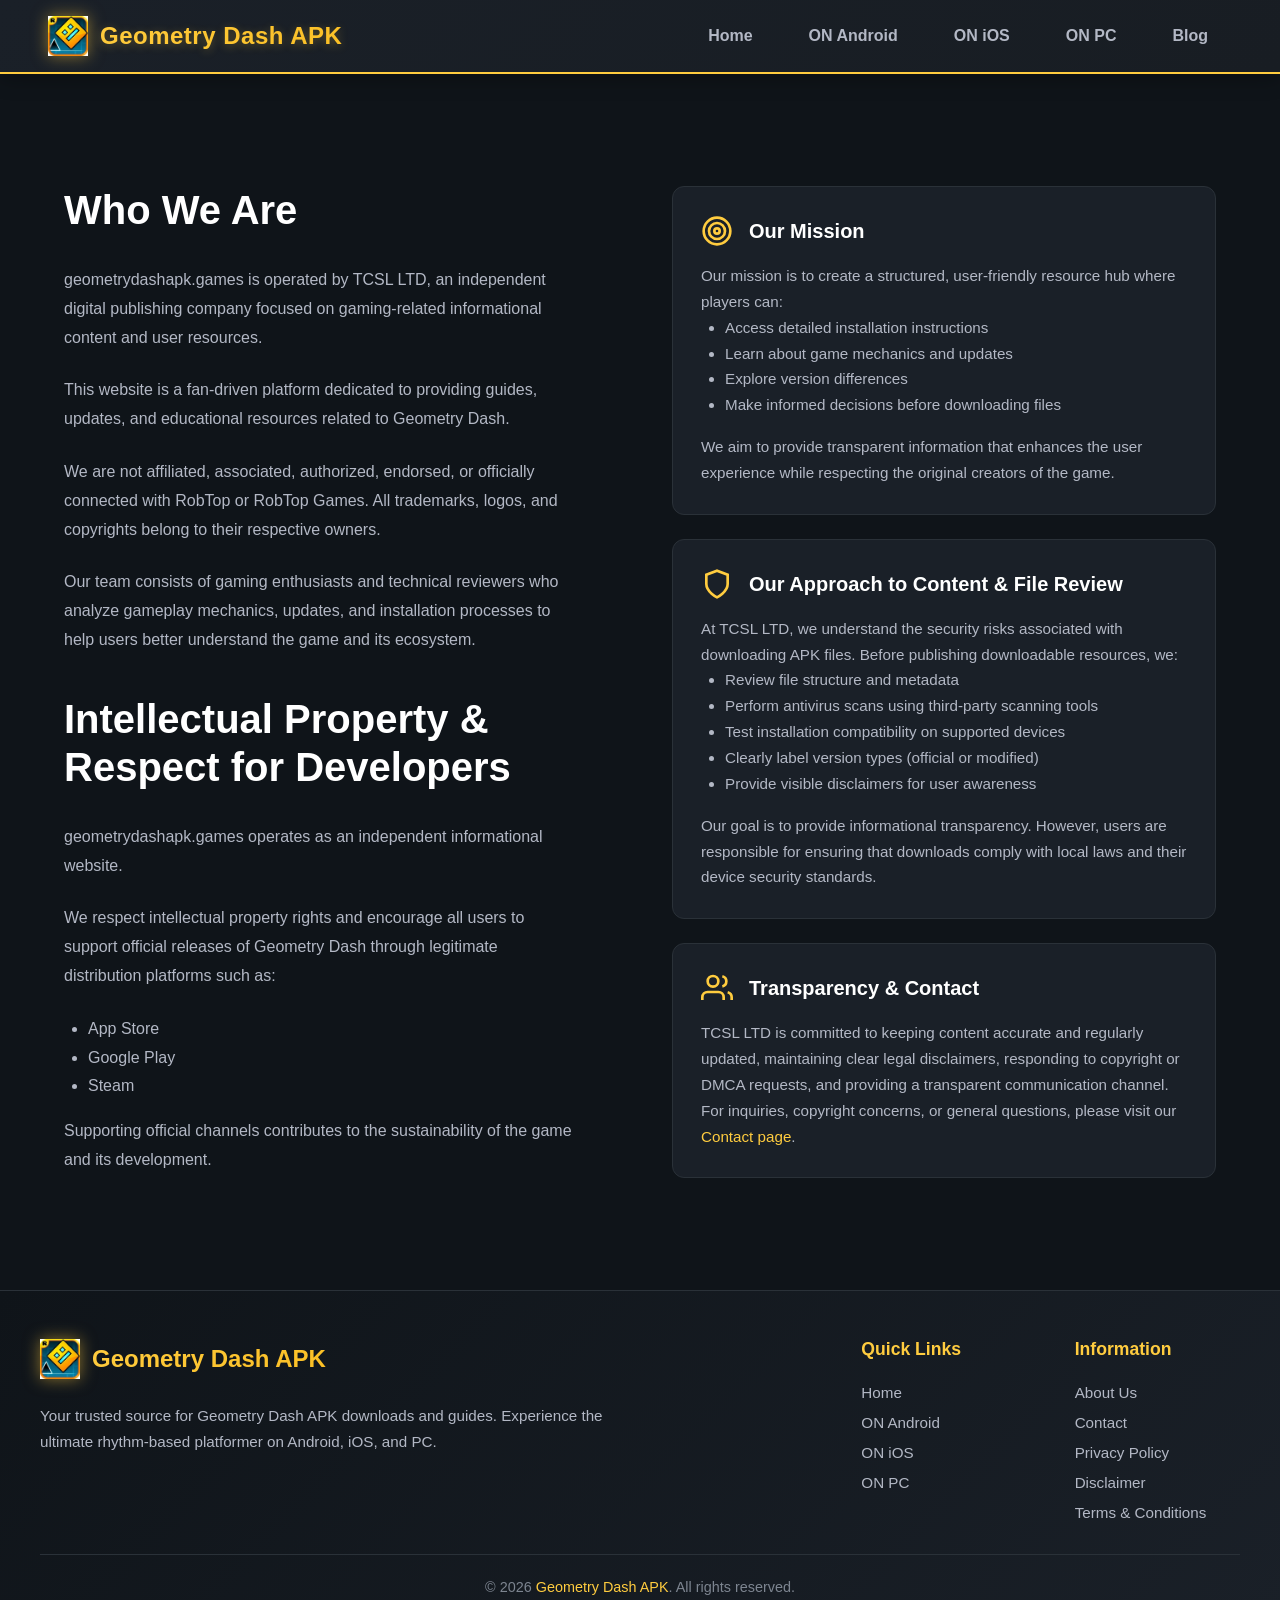
==== about.html @ c5cdb85e "first commit" ====
<!DOCTYPE html>
<!-- saved from url=(0036)https://www.geometrydashapk.games/about -->
<html lang="en-US"><head><meta http-equiv="Content-Type" content="text/html; charset=UTF-8">
  
  <meta name="viewport" content="width=device-width, initial-scale=1.0">
  <link rel="icon" type="image/x-icon" href="https://www.geometrydashapk.games/favicon.ico">
  <meta name="robots" content="index, follow, max-snippet:-1, max-image-preview:large, max-video-preview:-1">
  <meta name="description" content="Learn about Geometry Dash APK - your trusted source for downloading the latest version of Geometry Dash for Android, iOS, and PC. Discover our mission and commitment to gamers.">
  <meta name="author" content="Geometry Dash APK">
  <!-- Hreflang alternate links for international targeting -->
  <link rel="alternate" href="https://www.geometrydashapk.games/about/" hreflang="en-US">
  <link rel="alternate" href="https://www.geometrydashapk.games/about/" hreflang="x-default">
  <link rel="alternate" href="https://www.geometrydashapk.games/es/about/" hreflang="es-ES">
  <title>About Us - Geometry Dash APK</title>
  <link rel="canonical" href="https://www.geometrydashapk.games/about">
  <!-- Link to CSS file -->
  <link rel="stylesheet" href="./About-Us_files/style.css">
</head>

<body>
  <header>
    <a href="./Home.html" class="logo">
      <img src="./About-Us_files/logo.webp" alt="Geometry Dash Logo" class="logo-icon">
      <span class="logo-text">Geometry Dash APK</span>
    </a>
    <nav>
      <ul class="nav-menu">
        <li><a href="./Home.html" class="nav-link">Home</a></li>
        <li><a href="./Android.html" class="nav-link">ON Android</a></li>
        <li><a href="./IOS.html" class="nav-link">ON iOS</a></li>
        <li><a href="./Window.html" class="nav-link">ON PC</a></li>
        <li><a href="./blog" class="nav-link">Blog</a></li>
      </ul>
      <button class="mobile-menu-toggle" aria-label="Toggle menu">
        <span></span>
        <span></span>
        <span></span>
      </button>
    </nav>
  </header>
  <main>
    <!-- About Section -->
    <section class="about-section">
      <div class="about-container">
        <div class="about-left">
          <h2 class="about-main-title">Who We Are</h2>
          <p class="about-text">
            <span class="highlight">geometrydashapk.games</span> is operated by TCSL LTD, an independent digital publishing
            company focused on gaming-related informational content and user resources.
          </p>
          <p class="about-text">
            This website is a fan-driven platform dedicated to providing guides, updates, and educational resources
            related to Geometry Dash.
          </p>
          <p class="about-text">
            We are not affiliated, associated, authorized, endorsed, or officially connected with RobTop or RobTop
            Games. All trademarks, logos, and copyrights belong to their respective owners.
          </p>
          <p class="about-text">
            Our team consists of gaming enthusiasts and technical reviewers who analyze gameplay mechanics, updates, and
            installation processes to help users better understand the game and its ecosystem.
          </p>

          <h2 class="about-main-title" style="margin-top: 2.5rem;">Intellectual Property &amp; Respect for Developers</h2>
          <p class="about-text">
            <span class="highlight">geometrydashapk.games</span> operates as an independent informational website.
          </p>
          <p class="about-text">
            We respect intellectual property rights and encourage all users to support official releases of Geometry
            Dash through legitimate distribution platforms such as:
          </p>
          <ul class="about-text" style="padding-left: 1.5rem; margin-bottom: 1rem;">
            <li>App Store</li>
            <li>Google Play</li>
            <li>Steam</li>
          </ul>
          <p class="about-text">
            Supporting official channels contributes to the sustainability of the game and its development.
          </p>
        </div>

        <div class="about-right">
          <div class="about-box">
            <div class="about-box-header">
              <svg class="about-icon" width="32" height="32" viewBox="0 0 24 24" fill="none" stroke="#ffcc3f" stroke-width="2">
                <circle cx="12" cy="12" r="10"></circle>
                <circle cx="12" cy="12" r="6"></circle>
                <circle cx="12" cy="12" r="2"></circle>
              </svg>
              <h3 class="about-box-title">Our Mission</h3>
            </div>
            <p class="about-box-text">
              Our mission is to create a structured, user-friendly resource hub where players can:
            </p>
            <ul class="about-box-text" style="padding-left: 1.5rem; margin-bottom: 1rem;">
              <li>Access detailed installation instructions</li>
              <li>Learn about game mechanics and updates</li>
              <li>Explore version differences</li>
              <li>Make informed decisions before downloading files</li>
            </ul>
            <p class="about-box-text">
              We aim to provide transparent information that enhances the user experience while respecting the original
              creators of the game.
            </p>
          </div>

          <div class="about-box">
            <div class="about-box-header">
              <svg class="about-icon" width="32" height="32" viewBox="0 0 24 24" fill="none" stroke="#ffcc3f" stroke-width="2">
                <path d="M12 22s8-4 8-10V5l-8-3-8 3v7c0 6 8 10 8 10z"></path>
              </svg>
              <h3 class="about-box-title">Our Approach to Content &amp; File Review</h3>
            </div>
            <p class="about-box-text">
              At TCSL LTD, we understand the security risks associated with downloading APK files. Before publishing
              downloadable resources, we:
            </p>
            <ul class="about-box-text" style="padding-left: 1.5rem; margin-bottom: 1rem;">
              <li>Review file structure and metadata</li>
              <li>Perform antivirus scans using third-party scanning tools</li>
              <li>Test installation compatibility on supported devices</li>
              <li>Clearly label version types (official or modified)</li>
              <li>Provide visible disclaimers for user awareness</li>
            </ul>
            <p class="about-box-text">
              Our goal is to provide informational transparency. However, users are responsible for ensuring that
              downloads comply with local laws and their device security standards.
            </p>
          </div>

          <div class="about-box">
            <div class="about-box-header">
              <svg class="about-icon" width="32" height="32" viewBox="0 0 24 24" fill="none" stroke="#ffcc3f" stroke-width="2">
                <path d="M17 21v-2a4 4 0 0 0-4-4H5a4 4 0 0 0-4 4v2"></path>
                <circle cx="9" cy="7" r="4"></circle>
                <path d="M23 21v-2a4 4 0 0 0-3-3.87"></path>
                <path d="M16 3.13a4 4 0 0 1 0 7.75"></path>
              </svg>
              <h3 class="about-box-title">Transparency &amp; Contact</h3>
            </div>
            <p class="about-box-text">
              TCSL LTD is committed to keeping content accurate and regularly updated, maintaining clear legal
              disclaimers, responding to copyright or DMCA requests, and providing a transparent communication channel.
            </p>
            <p class="about-box-text">
              For inquiries, copyright concerns, or general questions, please visit our <a href="https://www.geometrydashapk.games/contact">Contact
                page</a>.
            </p>
          </div>
        </div>
      </div>
    </section>
  </main>
  <footer>
    <div class="footer-container">
      <div class="footer-content">
        <div class="footer-brand">
          <img src="./About-Us_files/logo.webp" alt="Geometry Dash Logo" class="footer-logo">
          <span class="footer-brand-text">Geometry Dash APK</span>
        </div>
        <p class="footer-description">
          Your trusted source for Geometry Dash APK downloads and guides.
          Experience the ultimate rhythm-based platformer on Android, iOS, and
          PC.
        </p>
      </div>

      <div class="footer-links">
        <div class="footer-column">
          <h3 class="footer-heading">Quick Links</h3>
          <ul class="footer-menu">
            <li><a href="./Home.html" class="footer-link">Home</a></li>
            <li><a href="./Android.html" class="footer-link">ON Android</a></li>
            <li><a href="./IOS.html" class="footer-link">ON iOS</a></li>
            <li><a href="./Window.html" class="footer-link">ON PC</a></li>
          </ul>
        </div>

        <div class="footer-column">
          <h3 class="footer-heading">Information</h3>
          <ul class="footer-menu">
            <li><a href="https://www.geometrydashapk.games/about" class="footer-link">About Us</a></li>
            <li><a href="https://www.geometrydashapk.games/contact" class="footer-link">Contact</a></li>
            <li>
              <a href="https://www.geometrydashapk.games/privacy-policy" class="footer-link">Privacy Policy</a>
            </li>
            <li>
              <a href="https://www.geometrydashapk.games/disclaimer" class="footer-link">Disclaimer</a>
            </li>
            <li>
              <a href="https://www.geometrydashapk.games/terms-and-conditions" class="footer-link">Terms &amp; Conditions</a>
            </li>
          </ul>
        </div>
      </div>
    </div>

    <div class="footer-bottom">
      <p class="footer-copyright">
        © 2026 <a href="./Home.html">Geometry Dash APK</a>. All rights reserved.
      </p>
    </div>
  </footer>

  <!-- Link to JavaScript file -->
  <script src="./About-Us_files/script.js.download"></script>
<script defer="" src="./About-Us_files/v67327c56f0bb4ef8b305cae61679db8f1769101564043" integrity="sha512-rdcWY47ByXd76cbCFzznIcEaCN71jqkWBBqlwhF1SY7KubdLKZiEGeP7AyieKZlGP9hbY/MhGrwXzJC/HulNyg==" data-cf-beacon="{&quot;version&quot;:&quot;2024.11.0&quot;,&quot;token&quot;:&quot;31519d0f5d1843d59191826b047bbc4d&quot;,&quot;r&quot;:1,&quot;server_timing&quot;:{&quot;name&quot;:{&quot;cfCacheStatus&quot;:true,&quot;cfEdge&quot;:true,&quot;cfExtPri&quot;:true,&quot;cfL4&quot;:true,&quot;cfOrigin&quot;:true,&quot;cfSpeedBrain&quot;:true},&quot;location_startswith&quot;:null}}" crossorigin="anonymous"></script>


<div id="give-freely-root-bcjindcccaagfpapjjmafapmmgkkhgoa" class="give-freely-root" data-extension-id="bcjindcccaagfpapjjmafapmmgkkhgoa" data-extension-name="JSON Formatter" style="display: block;"><template shadowrootmode="open"></template></div></body></html>
---- About-Us_files/style.css ----
html {
  scroll-behavior: smooth;
}
html {
  scroll-behavior: smooth;
}
/* Font Declarations */
@font-face {
  font-family: "Oxygen";
  src: url("https://cdn.geometrydashvn.org/fonts/Oxygen-Regular.ttf")
    format("truetype");
  font-weight: 400;
  font-style: normal;
  font-display: swap;
}

@font-face {
  font-family: "Oxygen";
  src: url("https://cdn.geometrydashvn.org/fonts/Oxygen-Light.ttf")
    format("truetype");
  font-weight: 300;
  font-style: normal;
  font-display: swap;
}

@font-face {
  font-family: "Oxygen";
  src: url("https://cdn.geometrydashvn.org/fonts/Oxygen-Bold.ttf")
    format("truetype");
  font-weight: 700;
  font-style: normal;
  font-display: swap;
}

/* Game Information Card */
.game-info-card {
  background: transparent;
  border-radius: 0;
  box-shadow: none;
  margin: 0 auto;
  max-width: 1400px;
  padding: 0 1rem;
  color: #fff;
  border: none;
  position: relative;
}
.game-info-title {
  text-align: center;
  font-size: 2rem;
  font-weight: 700;
  color: #fff;
  margin-bottom: 1.25rem;
  margin-top: 2rem;
}
.game-info-table {
  display: flex;
  gap: 2rem;
  justify-content: space-between;
  flex-wrap: wrap;
}
.game-info-col {
  flex: 1 1 320px;
  min-width: 260px;
  display: flex;
  flex-direction: column;
  gap: 0.5rem;
}
.game-info-row {
  display: flex;
  align-items: center;
  background: transparent;
  border-radius: 8px;
  padding: 0.6rem 0.8rem;
  font-size: 1rem;
  color: #fff;
  border-bottom: 1px solid rgba(255, 255, 255, 0.04);
  gap: 0.5rem;
}
.game-info-row:last-child {
  border-bottom: none;
}
.game-info-row.highlight {
  background: #20242c;
}
.game-info-icon {
  color: #ffcc3f;
  font-size: 1.05em;
  margin-right: 0.4em;
  display: flex;
  align-items: center;
}
.game-info-label {
  font-weight: 600;
  color: #ffcc3f;
  min-width: 90px;
  margin-right: 0.4em;
}
.game-info-value {
  margin-left: auto;
  color: #b3b8c5;
  font-weight: 400;
  text-align: right;
}
@media (max-width: 900px) {
  .game-info-table {
    flex-direction: column;
    gap: 0;
  }
  .game-info-card {
    padding: 1.5rem 1.25rem;
  }
  .game-info-title {
    font-size: 1.75rem;
    margin-bottom: 1rem;
  }
  .game-info-row {
    font-size: var(--font-size-sm);
    padding: 0.6rem 0.6rem;
    gap: 0.4rem;
  }
  .game-info-label {
    min-width: 150px;
    margin-right: 0.5em;
  }
  .game-info-icon {
    font-size: 1em;
    margin-right: 0.4em;
  }
}
@media (max-width: 600px) {
  .game-info-card {
    padding: 1rem 0.25rem;
    border-radius: 1rem;
    max-width: 100%;
    margin: 0;
    box-shadow: 0 2px 16px 0 rgba(0, 0, 0, 0.2);
    border: 1px solid #ffcc3f;
    box-sizing: border-box;
  }
  .game-info-title {
    font-size: 1.5rem;
    margin-bottom: 0.75rem;
    padding: 0 0.25rem;
  }
  .game-info-row {
    font-size: 0.9rem;
    padding: 0.5rem 0.4rem;
    gap: 0.4rem;
    margin-bottom: 0px;
    border-radius: 0;
  }
  .game-info-label {
    min-width: 140px;
    margin-right: 0.5em;
    font-size: 0.9rem;
  }
  .game-info-icon {
    font-size: 1em;
    margin-right: 0.4em;
  }
  .game-info-col {
    margin-bottom: -80px;
  }
  .game-info-table {
    flex-direction: column;
    gap: 0;
  }
}
/* Hero section styles */
.hero {
  background: transparent;
  color: #ffcc3f;
  border-radius: 0;
  margin: 0 auto;
  padding: 2rem 1rem;
  max-width: 1400px;
  box-shadow: none;
}
.hero-content {
  display: flex;
  flex-wrap: wrap;
  align-items: center;
  justify-content: space-between;
  gap: 2rem;
}

@media (max-width: 900px) {
  .hero-content {
    flex-direction: column;
    align-items: stretch;
    gap: 2rem;
  }
  .hero-image {
    justify-content: center;
  }
}

@media (max-width: 600px) {
  .hero {
    padding: 1.5rem 0.25rem;
    border-radius: 0;
    max-width: 100%;
    margin: 0;
    box-sizing: border-box;
    overflow: hidden;
    background: transparent;
  }
  .hero-content {
    flex-direction: column;
    gap: 1.25rem;
    align-items: stretch;
  }
  .hero-text h1 {
    font-size: 1.8rem;
    margin-bottom: 0.75rem;
    word-wrap: break-word;
    overflow-wrap: break-word;
    line-height: 1.3;
    letter-spacing: -0.5px;
    text-align: center;
  }
  .hero-subtitle {
    font-size: 0.875rem;
    margin-bottom: 1.25rem;
    word-wrap: break-word;
    overflow-wrap: break-word;
    color: #b3b8c5;
    line-height: 1.5;
    text-align: center;
  }
  .hero-meta {
    font-size: 0.8rem;
    gap: 0.75rem;
    flex-wrap: nowrap;
    margin-bottom: 0.5rem;
    justify-content: flex-start;
  }
  .hero-image {
    display: none;
  }
  .hero-buttons {
    flex-direction: column;
    gap: 0.75rem;
    width: 100%;
    align-items: stretch;
    margin-bottom: 1rem;
  }
  .btn {
    width: 100%;
    justify-content: center;
    font-size: 0.875rem;
    padding: 0.7rem 1rem;
    min-width: 0;
    box-sizing: border-box;
    word-wrap: break-word;
    overflow-wrap: break-word;
    border-radius: 8px;
    min-height: 44px;
  }
}

@media (max-width: 425px) {
  .hero {
    padding: 1.125rem 0.75rem;
    margin: 0.75rem 0.125rem;
  }
  .hero-text h1 {
    font-size: 1.5rem;
    line-height: 1.35;
  }
  .hero-subtitle {
    font-size: 0.8125rem;
  }
}

@media (max-width: 375px) {
  .hero {
    padding: 1rem 0.625rem;
    margin: 0.625rem 0.125rem;
  }
  .hero-text h1 {
    font-size: 1.35rem;
  }
  .hero-subtitle {
    font-size: 0.8rem;
  }
  .btn {
    font-size: 0.85rem;
    padding: 0.65rem 0.875rem;
  }
}

@media (max-width: 320px) {
  .hero {
    padding: 0.875rem 0.5rem;
    margin: 0.5rem 0.125rem;
  }
  .hero-text h1 {
    font-size: 1.25rem;
    line-height: 1.4;
  }
  .hero-subtitle {
    font-size: 0.75rem;
    margin-bottom: 1rem;
  }
  .hero-meta {
    font-size: 0.7rem;
    gap: 0.5rem;
    flex-wrap: nowrap;
  }
  .btn {
    font-size: 0.8125rem;
    padding: 0.625rem 0.75rem;
  }
  .hero-image img {
    max-width: 240px;
  }
}
.hero-text {
  flex: 1 1 400px;
  min-width: 0;
  max-width: 100%;
}
.hero-text h1 {
  font-size: 1.8rem;
  font-weight: 700;
  line-height: 1.2;
  margin-bottom: 1rem;
  color: #ffcc3f;
  letter-spacing: -0.5px;
  text-align: center;
}

.hero-text p {
  text-align: center;
  color: #b3b8c5;
  font-size: 1.3rem;
  line-height: 1.6;
}
.hero-subtitle {
  color: #b3b8c5;
  font-size: var(--font-size-lg);
  margin-bottom: 2.2rem;
  font-weight: 400;
}
.hero-buttons {
  display: flex;
  gap: 1.2rem;
  margin-bottom: 1.5rem;
}
.btn {
  font-size: var(--font-size-medium);
  font-weight: 600;
  padding: 0.82rem 1.7rem;
  border-radius: 12px;
  border: none;
  cursor: pointer;
  transition: background 0.2s, color 0.2s, box-shadow 0.2s;
  margin: 0;
  display: inline-flex;
  align-items: center;
  text-decoration: none;
}
.btn-download {
  background: #ffcc3f;
  color: #181d23;
  box-shadow: 0 2px 8px 0 rgba(255, 204, 63, 0.15);
}
.btn-download:hover {
  background: #ffd966;
}
.btn-install {
  background: #23272f;
  color: #fff;
  border: 1.5px solid #444b5a;
}
.btn-install:hover {
  background: #2d323c;
}
.hero-meta {
  color: #b3b8c5;
  font-size: 1rem;
  display: flex;
  gap: 2.2rem;
  margin-top: 0.5rem;
  flex-wrap: wrap;
  align-items: center;
}
.hero-meta span {
  display: flex;
  align-items: center;
  gap: 0.4rem;
  white-space: nowrap;
}
.hero-image {
  flex: 1 1 400px;
  min-width: 0;
  max-width: 100%;
  display: flex;
  align-items: center;
  justify-content: center;
}
.hero-image img {
  max-width: 100%;
  width: 500px;
  border-radius: 18px;
  box-shadow: 0 4px 32px 0 rgba(0, 0, 0, 0.25);
}
body {
  margin: 0;
  font-family: "Oxygen", Arial, sans-serif;
  background: #0f1419;
  color: #222;
}

/* Header Styles */
header {
  background: linear-gradient(135deg, #1a2028 0%, #181d23 100%);
  color: #fff;
  display: flex;
  align-items: center;
  justify-content: space-between;
  padding: 1rem 3rem;
  box-shadow: 0 4px 20px rgba(0, 0, 0, 0.3);
  position: sticky;
  top: 0;
  z-index: 1000;
  border-bottom: 2px solid #ffcc3f;
}

.logo {
  display: flex;
  align-items: center;
  gap: 0.75rem;
  font-size: 1.5rem;
  font-weight: 800;
  letter-spacing: 0.5px;
  cursor: pointer;
  transition: transform 0.3s ease;
  text-decoration: none;
}

.logo:hover {
  transform: scale(1.05);
}

.logo-icon {
  height: 40px;
  width: auto;
  filter: drop-shadow(0 0 8px rgba(255, 204, 63, 0.5));
}

.logo-text {
  background: linear-gradient(135deg, #ffcc3f 0%, #fbbf24 100%);
  -webkit-background-clip: text;
  -webkit-text-fill-color: transparent;
  background-clip: text;
  text-shadow: 0 2px 10px rgba(255, 204, 63, 0.3);
}

nav {
  display: flex;
  align-items: center;
  gap: 2rem;
}

.nav-menu {
  list-style: none;
  margin: 0;
  padding: 0;
  display: flex;
  gap: 0.5rem;
  align-items: center;
}

.nav-link {
  color: #b3b8c5;
  text-decoration: none;
  font-size: 1rem;
  font-weight: 600;
  padding: 0.75rem 1.5rem;
  border-radius: 8px;
  transition: color 0.3s ease;
  position: relative;
}

.nav-link::after {
  content: "";
  position: absolute;
  bottom: 8px;
  left: 50%;
  transform: translateX(-50%);
  width: 0;
  height: 2px;
  background: #ffcc3f;
  transition: width 0.3s ease;
}

.nav-link:hover::after {
  width: calc(100% - 3rem);
}

.nav-link:hover {
  color: #ffcc3f;
}

.nav-link.active {
  color: #fff;
  background: linear-gradient(135deg, #ffcc3f 0%, #fbbf24 100%);
  box-shadow: 0 4px 15px rgba(255, 204, 63, 0.4);
}

.nav-link.active::after {
  display: none;
}

.nav-link.active:hover {
  background: linear-gradient(135deg, #fbbf24 0%, #ffcc3f 100%);
}

.mobile-menu-toggle {
  display: none;
  flex-direction: column;
  gap: 5px;
  background: transparent;
  border: none;
  cursor: pointer;
  padding: 0.5rem;
}

.mobile-menu-toggle span {
  width: 28px;
  height: 3px;
  background: #ffcc3f;
  border-radius: 3px;
  transition: all 0.3s ease;
}

.mobile-menu-toggle:hover span {
  background: #fbbf24;
}

/* Mobile Header Styles */
@media (max-width: 900px) {
  header {
    padding: 1rem 1.5rem;
  }

  .logo {
    font-size: 1.3rem;
  }

  .logo-icon {
    height: 35px;
  }

  .nav-menu {
    position: fixed;
    top: 72px;
    left: 0;
    right: 0;
    background: linear-gradient(135deg, #1a2028 0%, #181d23 100%);
    flex-direction: column;
    align-items: center;
    gap: 0;
    padding: 1rem 0;
    box-shadow: 0 4px 20px rgba(0, 0, 0, 0.3);
    border-bottom: 2px solid #ffcc3f;
    transform: translateY(-100%);
    opacity: 0;
    visibility: hidden;
    transition: all 0.3s ease;
    z-index: 999;
  }

  .nav-menu.active {
    transform: translateY(0);
    opacity: 1;
    visibility: visible;
  }

  .nav-link {
    width: auto;
    padding: 1rem 2rem;
    border-radius: 8px;
    text-align: center;
    display: block;
  }

  .nav-link::after {
    display: none;
  }

  .nav-link:hover {
    background: rgba(255, 204, 63, 0.15);
  }

  .nav-link.active {
    background: linear-gradient(135deg, #ffcc3f 0%, #fbbf24 100%);
    box-shadow: none;
  }

  .nav-link.active:hover {
    background: linear-gradient(135deg, #fbbf24 0%, #ffcc3f 100%);
  }

  .mobile-menu-toggle {
    display: flex;
  }

  .mobile-menu-toggle.active span:nth-child(1) {
    transform: rotate(45deg) translate(8px, 8px);
  }

  .mobile-menu-toggle.active span:nth-child(2) {
    opacity: 0;
  }

  .mobile-menu-toggle.active span:nth-child(3) {
    transform: rotate(-45deg) translate(7px, -7px);
  }
}

@media (max-width: 600px) {
  header {
    padding: 0.875rem 1rem;
  }

  main {
    padding: 0;
  }

  .logo {
    font-size: 1.1rem;
    gap: 0.5rem;
  }

  .logo-icon {
    height: 30px;
  }

  .nav-menu {
    top: 62px;
  }

  .nav-link {
    font-size: 0.95rem;
    padding: 0.875rem 1.5rem;
  }
}

main {
  padding: 2rem;
  margin: 0;
  min-height: 60vh;
}

/* Features Section */
.features-section {
  background: transparent;
  color: #fff;
  border-radius: 0;
  margin: 2rem auto;
  padding: 0 1rem;
  max-width: 1400px;
  box-shadow: none;
}

.features-title {
  text-align: center;
  font-size: 2.5rem;
  font-weight: 700;
  color: #fff;
  margin-bottom: 1rem;
  margin-top: 0;
  line-height: 1.2;
}

.features-subtitle {
  text-align: center;
  font-size: 1.05rem;
  color: #b3b8c5;
  margin-bottom: 2rem;
  line-height: 1.5;
}

.features-grid {
  display: grid;
  grid-template-columns: repeat(auto-fit, minmax(300px, 1fr));
  gap: 1.5rem;
}

.feature-card {
  background: #1e242c;
  border: 1px solid rgba(255, 204, 63, 0.1);
  border-radius: 16px;
  padding: 1.5rem 1.25rem;
  transition: transform 0.3s, box-shadow 0.3s, border-color 0.3s;
}

.feature-card:hover {
  transform: translateY(-5px);
  box-shadow: 0 8px 24px rgba(255, 204, 63, 0.15);
  border-color: rgba(255, 204, 63, 0.3);
}

.feature-icon {
  font-size: 2rem;
  margin-bottom: 0.75rem;
  filter: grayscale(100%) brightness(1.5);
}

.feature-title {
  font-size: 1.1rem;
  font-weight: 700;
  color: #fff;
  margin-bottom: 0.5rem;
  line-height: 1.3;
  text-align: center;
}

.feature-description {
  font-size: 0.95rem;
  color: #b3b8c5;
  line-height: 1.6;
  margin: 0;
  text-align: center;
}

/* Features Section - Tablet */
@media (max-width: 900px) {
  .features-section {
    padding: 1.75rem 1.5rem;
  }

  .features-title {
    font-size: 2rem;
  }

  .features-subtitle {
    font-size: 1rem;
    margin-bottom: 1.5rem;
  }

  .features-grid {
    grid-template-columns: repeat(auto-fit, minmax(250px, 1fr));
    gap: 1.25rem;
  }

  .feature-card {
    padding: 1.25rem 1rem;
  }

  .feature-title {
    font-size: 1.05rem;
  }

  .feature-description {
    font-size: 0.9rem;
  }
}

/* Features Section - Mobile */
@media (max-width: 600px) {
  .features-section {
    padding: 1.5rem 0.25rem;
    border-radius: 0;
    max-width: 100%;
    margin: 0;
  }

  .features-title {
    font-size: 1.5rem;
    margin-bottom: 0.5rem;
    padding: 0 0.25rem;
  }

  .features-subtitle {
    font-size: 0.875rem;
    margin-bottom: 1.25rem;
    padding: 0 0.25rem;
  }

  .features-grid {
    grid-template-columns: 1fr;
    gap: 1rem;
  }

  .feature-card {
    padding: 1.25rem 1rem;
  }

  .feature-icon {
    font-size: 1.75rem;
    margin-bottom: 0.5rem;
  }

  .feature-title {
    font-size: 1.2rem;
    margin-bottom: 0.375rem;
  }

  .feature-description {
    font-size: 0.875rem;
    line-height: 1.5;
  }
}

@media (max-width: 425px) {
  .features-title {
    font-size: 1.35rem;
  }

  .features-subtitle {
    font-size: 0.85rem;
  }

  .feature-title {
    font-size: 1.15rem;
  }

  .feature-description {
    font-size: 0.8125rem;
  }
}

@media (max-width: 375px) {
  .features-title {
    font-size: 1.25rem;
  }

  .features-subtitle {
    font-size: 0.8rem;
  }

  .feature-card {
    padding: 1rem 0.875rem;
  }

  .feature-icon {
    font-size: 1.75rem;
  }

  .feature-title {
    font-size: 1.1rem;
  }

  .feature-description {
    font-size: 0.8rem;
  }
}

@media (max-width: 320px) {
  .features-title {
    font-size: 1.125rem;
  }

  .features-subtitle {
    font-size: 0.75rem;
    margin-bottom: 1.25rem;
  }

  .feature-card {
    padding: 0.875rem 0.75rem;
  }

  .feature-title {
    font-size: 1rem;
  }

  .feature-description {
    font-size: 0.75rem;
  }
}

/* Download Section */
.download-section {
  background: transparent;
  color: #fff;
  border-radius: 0;
  margin: 2rem auto;
  padding: 0 1rem;
  max-width: 1400px;
  box-shadow: none;
}

.download-title {
  text-align: center;
  font-size: 2.5rem;
  font-weight: 700;
  color: #fff;
  margin-bottom: 1rem;
  margin-top: 0;
  line-height: 1.2;
}

.download-subtitle {
  text-align: center;
  font-size: 1.05rem;
  color: #b3b8c5;
  margin: 0 auto 2rem auto;
  max-width: 900px;
  line-height: 1.6;
}

.download-grid {
  display: grid;
  grid-template-columns: repeat(auto-fit, minmax(300px, 1fr));
  gap: 1.5rem;
}

.download-card {
  background: #1e242c;
  border: 2px solid transparent;
  border-radius: 16px;
  padding: 1.5rem 1.25rem;
  transition: transform 0.3s, box-shadow 0.3s, border-color 0.3s;
  display: flex;
  flex-direction: column;
}

.download-card.android {
  border-color: rgba(76, 175, 80, 0.3);
}

.download-card.pc {
  border-color: rgba(33, 150, 243, 0.3);
}

.download-card.ios {
  border-color: rgba(158, 158, 158, 0.3);
}

.download-card:hover {
  transform: translateY(-5px);
}

.download-card.android:hover {
  box-shadow: 0 8px 24px rgba(76, 175, 80, 0.2);
  border-color: rgba(76, 175, 80, 0.6);
}

.download-card.pc:hover {
  box-shadow: 0 8px 24px rgba(33, 150, 243, 0.2);
  border-color: rgba(33, 150, 243, 0.6);
}

.download-card.ios:hover {
  box-shadow: 0 8px 24px rgba(158, 158, 158, 0.2);
  border-color: rgba(158, 158, 158, 0.6);
}

.download-icon {
  font-size: 2.5rem;
  margin-bottom: 0.75rem;
  text-align: center;
  display: flex;
  align-items: center;
  justify-content: center;
}

.download-card.android .download-icon {
  color: #fbbf24;
}

.download-card.pc .download-icon {
  color: #a78bfa;
}

.download-card.ios .download-icon {
  color: #60a5fa;
}

.download-card-title {
  font-size: 1.35rem;
  font-weight: 700;
  color: #fff;
  margin-bottom: 0.5rem;
  text-align: center;
  line-height: 1.3;
}

.download-card-description {
  font-size: 0.95rem;
  color: #b3b8c5;
  line-height: 1.6;
  margin: 0 0 1.25rem 0;
  text-align: center;
}

.download-features {
  list-style: none;
  padding: 0;
  margin: 0 0 1.25rem 0;
  flex-grow: 1;
}

.download-features li {
  font-size: 0.9rem;
  color: #b3b8c5;
  margin-bottom: 0.5rem;
  padding-left: 1.75rem;
  position: relative;
}

.download-features li:before {
  content: "✓";
  color: #ffcc3f;
  font-weight: 700;
  position: absolute;
  left: 0;
  font-size: 1rem;
}

.download-btn {
  display: block;
  width: 60%;
  margin: 0 auto;
  font-size: 0.875rem;
  font-weight: 700;
  padding: 0.7rem 1.2rem;
  border-radius: 12px;
  border: none;
  cursor: pointer;
  transition: all 0.3s;
  text-transform: none;
  text-decoration: none;
  text-align: center;
}

.android-btn {
  background: #4caf50;
  color: #fff;
  box-shadow: 0 4px 12px rgba(76, 175, 80, 0.3);
}

.android-btn:hover {
  background: #5cbf60;
  box-shadow: 0 6px 16px rgba(76, 175, 80, 0.4);
}

.pc-btn {
  background: #2196f3;
  color: #fff;
  box-shadow: 0 4px 12px rgba(33, 150, 243, 0.3);
}

.pc-btn:hover {
  background: #3da5f5;
  box-shadow: 0 6px 16px rgba(33, 150, 243, 0.4);
}

.ios-btn {
  background: #e0e0e0;
  color: #000;
  box-shadow: 0 4px 12px rgba(158, 158, 158, 0.3);
}

.ios-btn:hover {
  background: #efefef;
  box-shadow: 0 6px 16px rgba(158, 158, 158, 0.4);
}

/* Download Section - Tablet */
@media (max-width: 900px) {
  .download-section {
    padding: 1.75rem 1.5rem;
  }

  .download-title {
    font-size: 2rem;
  }

  .download-subtitle {
    font-size: 1rem;
    margin-bottom: 1.5rem;
  }

  .download-grid {
    grid-template-columns: repeat(auto-fit, minmax(250px, 1fr));
    gap: 1.25rem;
  }

  .download-card {
    padding: 1.25rem 1rem;
  }

  .download-card-title {
    font-size: 1.2rem;
  }

  .download-card-description {
    font-size: 0.9rem;
  }
}

/* Download Section - Mobile */
@media (max-width: 600px) {
  .download-section {
    padding: 1.5rem 0.25rem;
    border-radius: 0;
    max-width: 100%;
    margin: 0;
  }

  .download-title {
    font-size: 1.5rem;
    margin-bottom: 0.5rem;
    padding: 0 0.25rem;
  }

  .download-subtitle {
    font-size: 0.875rem;
    margin-bottom: 1.25rem;
    padding: 0 0.25rem;
  }

  .download-grid {
    grid-template-columns: 1fr;
    gap: 1rem;
  }

  .download-card {
    padding: 1.25rem 1rem;
  }

  .download-icon {
    font-size: 2rem;
    margin-bottom: 0.5rem;
  }

  .download-card-title {
    font-size: 1.2rem;
    margin-bottom: 0.5rem;
  }

  .download-card-description {
    font-size: 0.875rem;
    margin-bottom: 1rem;
  }

  .download-features li {
    font-size: 0.875rem;
    margin-bottom: 0.5rem;
  }

  .download-btn {
    font-size: 1rem;
    padding: 0.8rem 1.25rem;
  }
}

@media (max-width: 425px) {
  .download-title {
    font-size: 1.35rem;
  }

  .download-subtitle {
    font-size: 0.85rem;
  }

  .download-card-title {
    font-size: 1.15rem;
  }

  .download-card-description {
    font-size: 0.8125rem;
  }

  .download-features li {
    font-size: 0.8125rem;
  }
}

@media (max-width: 375px) {
  .download-title {
    font-size: 1.25rem;
  }

  .download-subtitle {
    font-size: 0.8rem;
  }

  .download-card {
    padding: 1rem 0.875rem;
  }

  .download-icon {
    font-size: var(--font-size-2xl);
  }

  .download-card-title {
    font-size: 1.1rem;
  }

  .download-card-description {
    font-size: 0.8rem;
  }

  .download-features li {
    font-size: 0.8rem;
  }

  .download-btn {
    font-size: 0.95rem;
    padding: 0.75rem 1rem;
  }
}

@media (max-width: 320px) {
  .download-title {
    font-size: 1.125rem;
  }

  .download-subtitle {
    font-size: 0.75rem;
    margin-bottom: 1.25rem;
  }

  .download-card {
    padding: 0.875rem 0.75rem;
  }

  .download-card-title {
    font-size: 1rem;
  }

  .download-card-description {
    font-size: 0.75rem;
  }

  .download-features li {
    font-size: 0.75rem;
    padding-left: 1.5rem;
  }

  .download-btn {
    font-size: 0.875rem;
    padding: 0.7rem 0.875rem;
  }
}

/* Install Section */
.install-section {
  background: transparent;
  color: #fff;
  border-radius: 0;
  margin: 0 auto;
  padding: 2rem 1rem;
  max-width: 1400px;
  box-shadow: none;
}

.install-title {
  text-align: center;
  font-size: 2.5rem;
  font-weight: 700;
  color: #fff;
  margin-bottom: 1rem;
  line-height: 1.2;
}

.install-subtitle {
  text-align: center;
  font-size: 1.05rem;
  color: #b3b8c5;
  margin: 0 auto 2rem auto;
  max-width: 900px;
  line-height: 1.6;
}

.install-container {
  display: grid;
  grid-template-columns: 280px 1fr;
  gap: 2rem;
  align-items: start;
}

.install-platform {
  background: #1e242c;
  border: 2px solid #ffcc3f;
  border-radius: 16px;
  padding: 1.5rem 1.25rem;
  text-align: center;
  position: sticky;
  top: 2rem;
  display: flex;
  flex-direction: column;
  align-items: center;
}

.platform-icon {
  font-size: 3rem;
  margin-bottom: 0.75rem;
  display: flex;
  align-items: center;
  justify-content: center;
}

.platform-title {
  font-size: 1.75rem;
  font-weight: 700;
  color: #ffcc3f;
  margin: 0 0 0.5rem 0;
  line-height: 1.2;
}

.platform-subtitle {
  font-size: 0.9rem;
  color: #b3b8c5;
  margin: 0;
  line-height: 1.4;
}

.install-steps {
  background: #1a2028;
  border-radius: 16px;
  padding: 1.5rem;
}

.install-intro {
  font-size: 1rem;
  color: #b3b8c5;
  line-height: 1.6;
  margin: 0 0 1.5rem 0;
}

.install-step {
  display: flex;
  gap: 1.25rem;
  margin-bottom: 1.25rem;
  align-items: flex-start;
}

.install-step:last-of-type {
  margin-bottom: 1.5rem;
}

.step-number {
  background: #ffcc3f;
  color: #181d23;
  width: 40px;
  height: 40px;
  border-radius: 50%;
  display: flex;
  align-items: center;
  justify-content: center;
  font-size: 1.35rem;
  font-weight: 700;
  flex-shrink: 0;
}

.step-content {
  flex: 1;
}

.step-title {
  font-size: 1.1rem;
  font-weight: 700;
  color: #b3b8c5;
  margin: 0 0 0.4rem 0;
  line-height: 1.3;
}

.step-description {
  font-size: 0.95rem;
  color: #b3b8c5;
  line-height: 1.6;
  margin: 0;
}

.safety-tip {
  background: rgba(76, 175, 80, 0.1);
  border: 1px solid rgba(76, 175, 80, 0.3);
  border-radius: 12px;
  padding: 1rem 1.25rem;
  display: flex;
  gap: 1rem;
  align-items: flex-start;
}

.tip-icon {
  font-size: 1.35rem;
  flex-shrink: 0;
}

.safety-tip p {
  font-size: 0.9rem;
  color: #b3b8c5;
  line-height: 1.6;
  margin: 0;
}

.safety-tip strong {
  color: #4caf50;
}

.performance-tip {
  background: rgba(33, 150, 243, 0.1);
  border: 1px solid rgba(33, 150, 243, 0.3);
}

.performance-tip strong {
  color: #2196f3;
}

.pc-install {
  margin-top: 1.5rem;
}

.pc-install .install-platform {
  border-color: #2196f3;
}

.pc-install .platform-title {
  color: #2196f3;
}

.ios-install {
  margin-top: 1.5rem;
}

.ios-install .install-platform {
  border-color: #9e9e9e;
}

.ios-install .platform-title {
  color: #9e9e9e;
}

.step-list {
  list-style: none;
  padding: 0;
  margin: 0.5rem 0 0 0;
}

.step-list li {
  font-size: 0.95rem;
  color: #b3b8c5;
  margin-bottom: 0.5rem;
  padding-left: 1.5rem;
  position: relative;
  line-height: 1.6;
}

.step-list li:before {
  content: "•";
  color: #ffcc3f;
  font-weight: 700;
  position: absolute;
  left: 0;
  font-size: var(--font-size-lg);
  line-height: 1.3;
}

.step-list li strong {
  color: #fff;
}

.warning-tip {
  background: rgba(255, 193, 7, 0.1);
  border: 1px solid rgba(255, 193, 7, 0.3);
}

.warning-tip strong {
  color: #ffc107;
}

/* Platforms Section */
.platforms-section {
  background: transparent;
  color: #fff;
  border-radius: 0;
  margin: 2rem auto;
  padding: 0 1rem;
  max-width: 1400px;
  box-shadow: none;
}

.platforms-title {
  text-align: center;
  font-size: 2.5rem;
  font-weight: 700;
  color: #fff;
  margin-bottom: 1rem;
  margin-top: 0;
  line-height: 1.2;
}

.platforms-intro {
  text-align: center;
  font-size: 1.05rem;
  color: rgba(255, 255, 255, 0.7);
  margin: 0 auto 2rem auto;
  max-width: 900px;
  line-height: 1.7;
}

.platforms-grid {
  display: grid;
  grid-template-columns: repeat(3, 1fr);
  gap: 1.5rem;
}

.platform-card {
  background: rgba(30, 36, 44, 0.6);
  border: 1.5px solid rgba(255, 255, 255, 0.1);
  border-radius: 16px;
  padding: 2rem 1.75rem;
  transition: all 0.3s ease;
  display: flex;
  flex-direction: column;
  align-items: center;
  text-align: center;
}

.platform-card:hover {
  transform: translateY(-5px);
  background: rgba(30, 36, 44, 0.8);
  border-color: rgba(255, 255, 255, 0.2);
  box-shadow: 0 12px 40px rgba(0, 0, 0, 0.4);
}

.platform-icon {
  width: 64px;
  height: 64px;
  margin-bottom: 1rem;
  display: flex;
  align-items: center;
  justify-content: center;
}

.android-icon {
  color: #fbbf24;
}

.pc-icon {
  color: #a78bfa;
}

.ios-icon {
  color: #60a5fa;
}

.platform-name {
  font-size: 1.5rem;
  font-weight: 700;
  color: #fff;
  margin-bottom: 0.5rem;
}

.platform-requirement {
  font-size: 0.9rem;
  color: rgba(255, 255, 255, 0.5);
  margin-bottom: 1.5rem;
}

.platform-features {
  list-style: none;
  padding: 0;
  margin: 0;
  width: 100%;
  text-align: left;
}

.platform-features li {
  font-size: 0.9rem;
  color: rgba(255, 255, 255, 0.8);
  margin-bottom: 0.75rem;
  padding-left: 0;
  display: flex;
  align-items: flex-start;
  gap: 0.75rem;
  line-height: 1.5;
}

.platform-features li:last-child {
  margin-bottom: 0;
}

.check-icon {
  color: #22c55e;
  font-weight: 700;
  font-size: 1rem;
  flex-shrink: 0;
  margin-top: 0.1rem;
}

/* Platforms Section - Tablet */
@media (max-width: 1024px) {
  .platforms-section {
    padding: 1.75rem 2rem;
  }

  .platforms-title {
    font-size: 2rem;
  }

  .platforms-intro {
    font-size: 1rem;
    margin-bottom: 1.75rem;
  }

  .platforms-grid {
    grid-template-columns: 1fr;
    gap: 1.5rem;
  }

  .platform-card {
    padding: 1.75rem 1.5rem;
  }
}

/* Platforms Section - Mobile */
@media (max-width: 600px) {
  .platforms-section {
    padding: 1.5rem 0.875rem;
    border-radius: 12px;
    max-width: 100%;
    margin: 1rem 0.125rem;
  }

  .platforms-title {
    font-size: 1.5rem;
    margin-bottom: 0.75rem;
  }

  .platforms-intro {
    font-size: 0.875rem;
    margin-bottom: 1.5rem;
    padding: 0 0.5rem;
  }

  .platforms-grid {
    grid-template-columns: 1fr;
    gap: 1.25rem;
  }

  .platform-card {
    padding: 1.5rem 1.25rem;
  }

  .platform-icon {
    width: 52px;
    height: 52px;
    margin-bottom: 0.875rem;
  }

  .platform-name {
    font-size: 1.2rem;
  }

  .platform-requirement {
    font-size: 0.875rem;
    margin-bottom: 1.25rem;
  }

  .platform-features li {
    font-size: 0.875rem;
    margin-bottom: 0.6rem;
  }
}

.platform-card-description {
  font-size: 0.875rem;
  margin-bottom: 1.25rem;
}

.platform-features li {
  font-size: 0.875rem;
  margin-bottom: 0.6rem;
}

@media (max-width: 425px) {
  .platforms-title {
    font-size: 1.35rem;
  }

  .platforms-intro {
    font-size: 0.85rem;
  }

  .platform-card-title {
    font-size: 1.15rem;
  }

  .platform-card-description {
    font-size: 0.8125rem;
  }

  .platform-features li {
    font-size: 0.8125rem;
  }
}

@media (max-width: 375px) {
  .platforms-title {
    font-size: 1.25rem;
  }

  .platforms-intro {
    font-size: 0.8rem;
  }

  .platform-card {
    padding: 1rem 0.875rem;
  }

  .platform-card-icon {
    font-size: var(--font-size-2xl);
  }

  .platform-card-title {
    font-size: var(--font-size-md);
  }

  .platform-card-description {
    font-size: 0.8rem;
  }

  .platform-features li {
    font-size: 0.8rem;
  }
}

@media (max-width: 320px) {
  .platforms-title {
    font-size: 1.125rem;
  }

  .platforms-intro {
    font-size: 0.75rem;
    margin-bottom: 1.25rem;
  }

  .platform-card {
    padding: 0.875rem 0.75rem;
  }

  .platform-card-title {
    font-size: 1rem;
  }

  .platform-card-description {
    font-size: 0.75rem;
  }

  .platform-features li {
    font-size: 0.75rem;
    padding-left: 1.5rem;
  }
}

/* Comparison Table Section */
.comparison-section {
  background: transparent;
  color: #fff;
  border-radius: 0;
  margin: 2rem auto;
  padding: 0 1rem;
  max-width: 1400px;
  box-shadow: none;
}

.comparison-title {
  text-align: center;
  font-size: 2.5rem;
  font-weight: 700;
  color: #fff;
  margin-bottom: 1rem;
  margin-top: 0;
  line-height: 1.2;
}

.comparison-subtitle {
  text-align: center;
  font-size: 1.05rem;
  color: #b3b8c5;
  margin: 0 auto 2rem auto;
  max-width: 800px;
  line-height: 1.6;
}

.comparison-table-container {
  overflow-x: auto;
  border-radius: 12px;
}

.comparison-table {
  width: 100%;
  border-collapse: collapse;
  background: #1e242c;
  border-radius: 12px;
  overflow: hidden;
}

.comparison-table thead {
  background: #23292f;
}

.comparison-table th {
  padding: 1rem 1.5rem;
  text-align: left;
  font-size: 1rem;
  font-weight: 700;
  color: #b3b8c5;
  border-bottom: 2px solid #2a3138;
}

.comparison-table th.feature-col {
  text-align: left;
}

.comparison-table th.lite-col,
.comparison-table th.full-col {
  text-align: center;
}

.comparison-table tbody tr {
  border-bottom: 1px solid #2a3138;
}

.comparison-table tbody tr:last-child {
  border-bottom: none;
}

.comparison-table tbody tr:hover {
  background: #252b33;
}

.comparison-table td {
  padding: 0.875rem 1.5rem;
  font-size: 0.95rem;
  color: #fff;
}

.feature-name {
  font-weight: 600;
  text-align: left;
}

.lite-value,
.full-value {
  text-align: center;
  font-size: 1.5rem;
}

.icon-no {
  color: #666;
  font-weight: 400;
}

.icon-yes {
  color: #ffcc3f;
  font-weight: 700;
}

.icon-yes-lite {
  color: #4caf50;
  font-weight: 700;
}

/* Comparison Section - Tablet */
@media (max-width: 900px) {
  .comparison-section {
    padding: 0 1rem;
  }

  .comparison-title {
    font-size: 2rem;
  }

  .comparison-subtitle {
    font-size: 1rem;
    margin-bottom: 1.75rem;
  }

  .comparison-table th {
    padding: 0.875rem 1.25rem;
    font-size: 0.95rem;
  }

  .comparison-table td {
    padding: 0.75rem 1.25rem;
    font-size: 0.9rem;
  }

  .lite-value,
  .full-value {
    font-size: 1.35rem;
  }
}

/* Comparison Section - Mobile */
@media (max-width: 600px) {
  .comparison-section {
    padding: 1.5rem 0.25rem;
    border-radius: 0;
    max-width: 100%;
    margin: 0;
  }

  .comparison-title {
    font-size: 1.5rem;
    margin-bottom: 0.5rem;
  }

  .comparison-subtitle {
    font-size: 0.875rem;
    margin-bottom: 1.25rem;
    padding: 0 0.5rem;
  }

  .comparison-table th {
    padding: 0.65rem 0.5rem;
    font-size: 0.85rem;
  }

  .comparison-table td {
    padding: 0.65rem 0.5rem;
    font-size: 0.85rem;
  }

  .feature-name {
    font-size: 0.85rem;
  }

  .lite-value,
  .full-value {
    font-size: 1.15rem;
  }
}

@media (max-width: 425px) {
  .comparison-title {
    font-size: 1.35rem;
  }

  .comparison-subtitle {
    font-size: 0.85rem;
  }

  .comparison-table th {
    padding: 0.6rem 0.4rem;
    font-size: 0.8rem;
  }

  .comparison-table td {
    padding: 0.6rem 0.4rem;
    font-size: 0.8rem;
  }

  .feature-name {
    font-size: 0.8rem;
  }

  .lite-value,
  .full-value {
    font-size: 1.1rem;
  }
}

@media (max-width: 375px) {
  .comparison-title {
    font-size: 1.25rem;
  }

  .comparison-subtitle {
    font-size: 0.8rem;
  }

  .comparison-table th {
    padding: 0.6rem 0.35rem;
    font-size: 0.75rem;
  }

  .comparison-table td {
    padding: 0.6rem 0.35rem;
    font-size: 0.75rem;
  }

  .feature-name {
    font-size: 0.75rem;
  }

  .lite-value,
  .full-value {
    font-size: 1.15rem;
  }
}

@media (max-width: 320px) {
  .comparison-title {
    font-size: 1.125rem;
  }

  .comparison-subtitle {
    font-size: 0.75rem;
    margin-bottom: 1.25rem;
  }

  .comparison-table th {
    padding: 0.5rem 0.3rem;
    font-size: 0.7rem;
  }

  .comparison-table td {
    padding: 0.5rem 0.3rem;
    font-size: 0.7rem;
  }

  .feature-name {
    font-size: 0.7rem;
  }

  .lite-value,
  .full-value {
    font-size: 1rem;
  }
}

/* Gameplay Section */
.gameplay-section {
  background: transparent;
  color: #fff;
  border-radius: 0;
  margin: 2rem auto;
  padding: 0 1rem;
  max-width: 1400px;
  box-shadow: none;
}

.gameplay-title {
  text-align: center;
  font-size: 2.5rem;
  font-weight: 700;
  color: #fff;
  margin-bottom: 1rem;
  margin-top: 0;
  line-height: 1.2;
}

.gameplay-intro {
  text-align: center;
  font-size: 1.05rem;
  color: #b3b8c5;
  margin: 0 auto 2rem auto;
  max-width: 950px;
  line-height: 1.7;
}

.levels-box {
  background: #1a2028;
  border: 2px solid #ffcc3f;
  border-radius: 16px;
  padding: 1.75rem 2rem;
}

.levels-box-title {
  font-size: 1.5rem;
  font-weight: 700;
  color: #ffcc3f;
  margin: 0 0 0.75rem 0;
  line-height: 1.3;
  display: flex;
  align-items: center;
  gap: 0.5rem;
}

.star-icon {
  font-size: 1.35rem;
}

.levels-box-description {
  font-size: 1rem;
  color: #b3b8c5;
  margin: 0 0 1.5rem 0;
  line-height: 1.6;
}

.levels-grid {
  display: grid;
  grid-template-columns: repeat(4, 1fr);
  gap: 0.75rem 1.5rem;
}

.level-item {
  display: flex;
  align-items: center;
  gap: 0.5rem;
  padding: 0.5rem 0;
}

.level-star {
  font-size: 1rem;
  flex-shrink: 0;
}

.level-star.yellow {
  color: #ffcc3f;
}

.level-star.red {
  color: #ff4444;
}

.level-name {
  font-size: 0.9rem;
  color: #fff;
  font-weight: 600;
  flex: 1;
  min-width: 0;
}

.level-difficulty {
  font-size: 0.85rem;
  font-weight: 600;
  padding: 0.2rem 0.5rem;
  border-radius: 4px;
  flex-shrink: 0;
  text-align: right;
  min-width: 60px;
}

.level-difficulty.easy {
  color: #4caf50;
}

.level-difficulty.normal {
  color: #8bc34a;
}

.level-difficulty.hard {
  color: #ff9800;
}

.level-difficulty.harder {
  color: #f44336;
}

.level-difficulty.insane {
  color: #e91e63;
}

.level-difficulty.demon {
  color: #9c27b0;
}

/* Gameplay Section - Tablet */
@media (max-width: 900px) {
  .gameplay-section {
    padding: 0 1rem;
  }

  .gameplay-title {
    font-size: 2rem;
  }

  .gameplay-intro {
    font-size: 1rem;
    margin-bottom: 1.75rem;
  }

  .levels-box {
    padding: 1.5rem 1.25rem;
  }

  .levels-box-title {
    font-size: 1.35rem;
  }

  .levels-box-description {
    font-size: 1rem;
  }

  .levels-grid {
    grid-template-columns: repeat(2, 1fr);
    gap: 0.65rem 1.25rem;
  }

  .level-name {
    font-size: 0.9rem;
  }

  .level-difficulty {
    font-size: 0.8rem;
    min-width: 55px;
  }
}

/* Gameplay Section - Mobile */
@media (max-width: 600px) {
  .gameplay-section {
    padding: 1.5rem 0.25rem;
    border-radius: 0;
    max-width: 100%;
    margin: 0;
  }

  .gameplay-title {
    font-size: 1.5rem;
    margin-bottom: 0.5rem;
  }

  .gameplay-intro {
    font-size: 0.875rem;
    margin-bottom: 1.25rem;
    padding: 0 0.5rem;
  }

  .levels-box {
    padding: 1.25rem 1rem;
  }

  .levels-box-title {
    font-size: 1.2rem;
    gap: 0.4rem;
  }

  .star-icon {
    font-size: 1.15rem;
  }

  .levels-box-description {
    font-size: 0.875rem;
    margin-bottom: 1.25rem;
  }

  .levels-grid {
    grid-template-columns: 1fr;
    gap: 0.5rem;
  }

  .level-item {
    gap: 0.4rem;
    padding: 0.4rem 0;
  }

  .level-star {
    font-size: 0.9rem;
  }

  .level-name {
    font-size: 0.875rem;
  }

  .level-difficulty {
    font-size: 0.75rem;
    min-width: 50px;
    padding: 0.15rem 0.4rem;
  }
}

@media (max-width: 425px) {
  .gameplay-title {
    font-size: 1.35rem;
  }

  .gameplay-intro {
    font-size: 0.85rem;
  }

  .levels-box-title {
    font-size: 1.15rem;
  }

  .levels-box-description {
    font-size: 0.85rem;
  }

  .level-name {
    font-size: 0.8125rem;
  }

  .level-difficulty {
    font-size: 0.7rem;
  }
}

@media (max-width: 375px) {
  .gameplay-title {
    font-size: 1.25rem;
  }

  .gameplay-intro {
    font-size: 0.8rem;
  }

  .levels-box {
    padding: 1rem 0.875rem;
  }

  .levels-box-title {
    font-size: 1.1rem;
  }

  .star-icon {
    font-size: 1.1rem;
  }

  .levels-box-description {
    font-size: 0.8rem;
  }

  .level-name {
    font-size: 0.8rem;
  }

  .level-difficulty {
    font-size: 0.7rem;
    min-width: 45px;
  }
}

@media (max-width: 320px) {
  .gameplay-title {
    font-size: 1.125rem;
  }

  .gameplay-intro {
    font-size: 0.75rem;
    margin-bottom: 1.25rem;
  }

  .levels-box {
    padding: 0.875rem 0.75rem;
  }

  .levels-box-title {
    font-size: 1rem;
  }

  .star-icon {
    font-size: 1rem;
  }

  .levels-box-description {
    font-size: 0.75rem;
    margin-bottom: 1.25rem;
  }

  .level-item {
    gap: 0.3rem;
  }

  .level-star {
    font-size: 0.8rem;
  }

  .level-name {
    font-size: 0.75rem;
  }

  .level-difficulty {
    font-size: 0.65rem;
    min-width: 40px;
    padding: 0.1rem 0.3rem;
  }
}

/* Gameplay Features */
.gameplay-features {
  display: grid;
  grid-template-columns: repeat(2, 1fr);
  gap: 1.5rem;
  margin-top: 2rem;
}

.gameplay-feature-card {
  background: #1a2028;
  border: 1px solid #2a3138;
  border-radius: 12px;
  padding: 1.75rem 1.5rem;
}

.gameplay-feature-title {
  font-size: 1.35rem;
  font-weight: 700;
  color: #fff;
  margin: 0 0 0.75rem 0;
  line-height: 1.3;
  display: flex;
  align-items: center;
  gap: 0.5rem;
}

.feature-icon {
  font-size: 1.25rem;
}

.gameplay-feature-description {
  font-size: 0.95rem;
  color: #b3b8c5;
  margin: 0 0 1.25rem 0;
  line-height: 1.6;
}

.gameplay-feature-list {
  list-style: none;
  padding: 0;
  margin: 0;
}

.gameplay-feature-list li {
  font-size: 0.9rem;
  color: #b3b8c5;
  margin-bottom: 0.65rem;
  padding-left: 1.75rem;
  position: relative;
  line-height: 1.6;
}

.gameplay-feature-list li:last-child {
  margin-bottom: 0;
}

.gameplay-feature-list li:before {
  content: "✓";
  color: #ffcc3f;
  font-weight: 700;
  position: absolute;
  left: 0;
  font-size: 1rem;
}

.gameplay-feature-list li strong {
  color: #fff;
}

/* Secrets Section */
.secrets-section {
  margin-top: 2rem;
  background: transparent;
  border-radius: 12px;
  padding: 1.75rem 2rem;
}

.secrets-title {
  text-align: center;
  font-size: 1.5rem;
  font-weight: 700;
  color: #fff;
  margin: 0 0 0.75rem 0;
  line-height: 1.3;
  display: flex;
  align-items: center;
  justify-content: center;
  gap: 0.5rem;
}

.secrets-icon {
  font-size: 1.35rem;
}

.secrets-description {
  text-align: center;
  font-size: 1rem;
  color: #b3b8c5;
  margin: 0 auto 1.75rem auto;
  max-width: 800px;
  line-height: 1.6;
}

.secrets-grid {
  display: grid;
  grid-template-columns: repeat(3, 1fr);
  gap: 1.5rem;
}

.secret-card {
  background: #23292f;
  border: 1px solid #2a3138;
  border-radius: 12px;
  padding: 1.5rem 1.25rem;
  text-align: center;
  transition: transform 0.3s, box-shadow 0.3s;
}

.secret-card:hover {
  transform: translateY(-5px);
  box-shadow: 0 8px 24px rgba(255, 204, 63, 0.15);
}

.secret-icon {
  font-size: 2.25rem;
  margin-bottom: 0.75rem;
}

.secret-card-title {
  font-size: 1.25rem;
  font-weight: 700;
  color: #fff;
  margin: 0 0 0.5rem 0;
  line-height: 1.3;
}

.secret-card-description {
  font-size: 0.9rem;
  color: #b3b8c5;
  margin: 0;
  line-height: 1.6;
}

/* Gameplay Features & Secrets - Tablet */
@media (max-width: 900px) {
  .gameplay-features {
    grid-template-columns: 1fr;
    gap: 1.25rem;
    margin-top: 1.75rem;
  }

  .gameplay-feature-card {
    padding: 1.5rem 1.25rem;
  }

  .gameplay-feature-title {
    font-size: 1.25rem;
  }

  .gameplay-feature-description {
    font-size: 0.9rem;
  }

  .gameplay-feature-list li {
    font-size: 0.85rem;
  }

  .secrets-section {
    margin-top: 1.75rem;
    padding: 1.5rem 1.25rem;
  }

  .secrets-title {
    font-size: 1.35rem;
  }

  .secrets-description {
    font-size: 0.95rem;
  }

  .secrets-grid {
    grid-template-columns: 1fr;
    gap: 1.25rem;
  }

  .secret-card {
    padding: 1.5rem 1.25rem;
  }

  .secret-card-title {
    font-size: 1.15rem;
  }

  .secret-card-description {
    font-size: 0.85rem;
  }
}

/* Gameplay Features & Secrets - Mobile */
@media (max-width: 600px) {
  .gameplay-features {
    gap: 1rem;
    margin-top: 1.25rem;
  }

  .gameplay-feature-card {
    padding: 1.25rem 1rem;
  }

  .gameplay-feature-title {
    font-size: 1.2rem;
    gap: 0.4rem;
  }

  .feature-icon {
    font-size: 1.15rem;
  }

  .gameplay-feature-description {
    font-size: 0.875rem;
    margin-bottom: 1rem;
  }

  .gameplay-feature-list li {
    font-size: 0.8rem;
    margin-bottom: 0.75rem;
    padding-left: 1.5rem;
  }

  .secrets-section {
    margin-top: 1.25rem;
    padding: 1.25rem 1rem;
  }

  .secrets-title {
    font-size: 1.2rem;
  }

  .secrets-icon {
    font-size: 1.15rem;
  }

  .secrets-description {
    font-size: 0.875rem;
    margin-bottom: 1.25rem;
  }

  .secrets-grid {
    gap: 1rem;
  }

  .secret-card {
    padding: 1.25rem 1rem;
  }

  .secret-icon {
    font-size: 2rem;
  }

  .secret-card-title {
    font-size: 1.05rem;
  }

  .secret-card-description {
    font-size: 0.8rem;
  }
}

@media (max-width: 425px) {
  .gameplay-feature-title {
    font-size: 1.15rem;
  }

  .gameplay-feature-description {
    font-size: 0.8125rem;
  }

  .gameplay-feature-list li {
    font-size: 0.75rem;
  }

  .secrets-title {
    font-size: 1.15rem;
  }

  .secrets-description {
    font-size: 0.8125rem;
  }

  .secret-card-title {
    font-size: 1.05rem;
  }

  .secret-card-description {
    font-size: 0.75rem;
  }
}

@media (max-width: 375px) {
  .gameplay-feature-card {
    padding: 1rem 0.875rem;
  }

  .gameplay-feature-title {
    font-size: 1.1rem;
  }

  .feature-icon {
    font-size: 1.1rem;
  }

  .gameplay-feature-description {
    font-size: 0.8rem;
  }

  .gameplay-feature-list li {
    font-size: 0.7rem;
  }

  .secrets-section {
    padding: 1rem 0.875rem;
  }

  .secrets-title {
    font-size: 1.1rem;
  }

  .secrets-icon {
    font-size: 1.1rem;
  }

  .secrets-description {
    font-size: 0.8rem;
  }

  .secret-card {
    padding: 1rem 0.875rem;
  }

  .secret-icon {
    font-size: 1.75rem;
  }

  .secret-card-title {
    font-size: 1rem;
  }

  .secret-card-description {
    font-size: 0.7rem;
  }
}

@media (max-width: 320px) {
  .gameplay-feature-card {
    padding: 0.875rem 0.75rem;
  }

  .gameplay-feature-title {
    font-size: 1rem;
  }

  .feature-icon {
    font-size: 1rem;
  }

  .gameplay-feature-description {
    font-size: 0.75rem;
    margin-bottom: 1rem;
  }

  .gameplay-feature-list li {
    font-size: 0.65rem;
    padding-left: 1.25rem;
  }

  .secrets-section {
    margin-top: 1.25rem;
    padding: 0.875rem 0.75rem;
  }

  .secrets-title {
    font-size: 1rem;
  }

  .secrets-icon {
    font-size: 1rem;
  }

  .secrets-description {
    font-size: 0.75rem;
    margin-bottom: 1.25rem;
  }

  .secret-card {
    padding: 0.875rem 0.75rem;
  }

  .secret-icon {
    font-size: 1.5rem;
  }

  .secret-card-title {
    font-size: 0.95rem;
  }

  .secret-card-description {
    font-size: 0.65rem;
  }
}

/* Tips Section */
.tips-section {
  background: transparent;
  color: #fff;
  border-radius: 0;
  margin: 2.5rem auto 2rem auto;
  padding: 2rem 1rem;
  max-width: 1400px;
  box-shadow: none;
}

.tips-title {
  text-align: center;
  font-size: 2.5rem;
  font-weight: 700;
  color: #fff;
  margin-bottom: 1rem;
  line-height: 1.2;
}

.tips-intro {
  text-align: center;
  font-size: 1.05rem;
  color: #b3b8c5;
  margin: 0 auto 2rem auto;
  max-width: 900px;
  line-height: 1.7;
}

.tips-grid {
  display: grid;
  grid-template-columns: repeat(2, 1fr);
  gap: 1.5rem;
}

.tip-card {
  background: #1a2028;
  border-radius: 12px;
  padding: 1.75rem 1.5rem;
}

.tip-icon-wrapper {
  margin-bottom: 1.25rem;
}

.tip-icon {
  font-size: 2.25rem;
  margin-bottom: 0.75rem;
}

.tip-card-title {
  font-size: 1.35rem;
  font-weight: 700;
  color: #fff;
  margin: 0;
  line-height: 1.3;
}

.tip-card-description {
  font-size: 0.95rem;
  color: #b3b8c5;
  margin: 0 0 0.875rem 0;
  line-height: 1.6;
}

.tip-card-description:last-child {
  margin-bottom: 0;
}

/* Tips Section - Tablet */
@media (max-width: 900px) {
  .tips-section {
    padding: 1.75rem 1rem;
  }

  .tips-title {
    font-size: 2rem;
  }

  .tips-intro {
    font-size: 1rem;
    margin-bottom: 1.75rem;
  }

  .tips-grid {
    grid-template-columns: 1fr;
    gap: 1.5rem;
  }

  .tip-card {
    padding: 1.5rem 1.25rem;
  }

  .tip-icon {
    font-size: 2rem;
  }

  .tip-card-title {
    font-size: 1.25rem;
  }

  .tip-card-description {
    font-size: 0.9rem;
  }
}

/* Tips Section - Mobile */
@media (max-width: 600px) {
  .tips-section {
    padding: 1.5rem 0.875rem;
    border-radius: 0;
    max-width: 100%;
    margin: 1rem 0;
  }

  .tips-title {
    font-size: 1.5rem;
    margin-bottom: 0.5rem;
  }

  .tips-intro {
    font-size: 0.875rem;
    margin-bottom: 1.25rem;
    padding: 0 0.5rem;
  }

  .tips-grid {
    gap: 1.25rem;
  }

  .tip-card {
    padding: 1.25rem 1rem;
  }

  .tip-icon-wrapper {
    margin-bottom: 1rem;
  }

  .tip-icon {
    font-size: 1.85rem;
    margin-bottom: 0.625rem;
  }

  .tip-card-title {
    font-size: 1.2rem;
  }

  .tip-card-description {
    font-size: 0.875rem;
    margin-bottom: 0.75rem;
  }
}

@media (max-width: 425px) {
  .tips-title {
    font-size: 1.35rem;
  }

  .tips-intro {
    font-size: 0.85rem;
  }

  .tip-card-title {
    font-size: 1.15rem;
  }

  .tip-card-description {
    font-size: 0.8125rem;
  }
}

@media (max-width: 375px) {
  .tips-title {
    font-size: 1.25rem;
  }

  .tips-intro {
    font-size: 0.8rem;
  }

  .tip-card {
    padding: 1rem 0.875rem;
  }

  .tip-icon {
    font-size: 1.75rem;
  }

  .tip-card-title {
    font-size: 1.1rem;
  }

  .tip-card-description {
    font-size: 0.8rem;
    margin-bottom: 0.75rem;
  }
}

@media (max-width: 320px) {
  .tips-title {
    font-size: 1.125rem;
  }

  .tips-intro {
    font-size: 0.75rem;
    margin-bottom: 1.25rem;
  }

  .tip-card {
    padding: 0.875rem 0.75rem;
  }

  .tip-icon-wrapper {
    margin-bottom: 1rem;
  }

  .tip-icon {
    font-size: 1.5rem;
    margin-bottom: 0.625rem;
  }

  .tip-card-title {
    font-size: 1rem;
  }

  .tip-card-description {
    font-size: 0.75rem;
    margin-bottom: 0.75rem;
  }
}

/* Controls & Mistakes Section */
.controls-mistakes-grid {
  display: grid;
  grid-template-columns: repeat(2, 1fr);
  gap: 1.5rem;
  margin-top: 2rem;
}

.controls-card,
.mistakes-card {
  background: #1a2028;
  border-radius: 12px;
  padding: 1.75rem 1.5rem;
}

.controls-title,
.mistakes-title {
  font-size: 1.35rem;
  font-weight: 700;
  color: #fff;
  margin: 0 0 0.75rem 0;
  line-height: 1.3;
  display: flex;
  align-items: center;
  gap: 0.5rem;
}

.controls-icon,
.mistakes-icon {
  font-size: 1.35rem;
}

.controls-description,
.mistakes-description {
  font-size: 0.95rem;
  color: #b3b8c5;
  margin: 0 0 1.25rem 0;
  line-height: 1.6;
}

.controls-list {
  list-style: none;
  padding: 0;
  margin: 0;
}

.controls-list li {
  font-size: 0.9rem;
  color: #b3b8c5;
  margin-bottom: 0.875rem;
  padding-left: 1.5rem;
  position: relative;
  line-height: 1.6;
}

.controls-list li:last-child {
  margin-bottom: 0;
}

.controls-list li:before {
  content: "▪";
  color: #ffcc3f;
  font-weight: 700;
  position: absolute;
  left: 0;
  font-size: 1.2rem;
  line-height: 1.4;
}

.controls-list li strong {
  color: #fff;
}

.mistakes-grid {
  display: grid;
  grid-template-columns: repeat(2, 1fr);
  gap: 1rem;
}

.mistake-item {
  background: #23292f;
  border-radius: 8px;
  padding: 1rem 0.875rem;
}

.mistake-name {
  font-size: 1.05rem;
  font-weight: 700;
  color: #fff;
  margin: 0 0 0.4rem 0;
  line-height: 1.3;
}

.mistake-desc {
  font-size: 0.85rem;
  color: #b3b8c5;
  margin: 0;
  line-height: 1.5;
}

/* Pro Tip Box */
.pro-tip-box {
  background: linear-gradient(135deg, #3a2f1a 0%, #2a2419 100%);
  border: 2px solid #ffcc3f;
  border-radius: 12px;
  padding: 1.75rem 2rem;
  margin-top: 2rem;
  display: flex;
  gap: 1.5rem;
  align-items: flex-start;
}

.pro-tip-icon {
  font-size: 2.5rem;
  color: #ffcc3f;
  flex-shrink: 0;
}

.pro-tip-content {
  flex: 1;
}

.pro-tip-title {
  font-size: 1.5rem;
  font-weight: 700;
  color: #fff;
  margin: 0 0 0.5rem 0;
  line-height: 1.3;
}

.pro-tip-text {
  font-size: 1rem;
  color: #b3b8c5;
  margin: 0;
  line-height: 1.6;
}

/* Controls & Mistakes - Tablet */
@media (max-width: 900px) {
  .controls-mistakes-grid {
    grid-template-columns: 1fr;
    gap: 1.5rem;
    margin-top: 1.75rem;
  }

  .controls-card,
  .mistakes-card {
    padding: 1.5rem 1.25rem;
  }

  .controls-title,
  .mistakes-title {
    font-size: 1.25rem;
  }

  .controls-description,
  .mistakes-description {
    font-size: 0.9rem;
  }

  .controls-list li {
    font-size: 0.85rem;
  }

  .mistakes-grid {
    grid-template-columns: 1fr;
    gap: 0.875rem;
  }

  .pro-tip-box {
    padding: 1.5rem 1.25rem;
    gap: 1.25rem;
    margin-top: 1.75rem;
  }

  .pro-tip-icon {
    font-size: 2.25rem;
  }

  .pro-tip-title {
    font-size: 1.35rem;
  }

  .pro-tip-text {
    font-size: 0.95rem;
  }
}

/* Controls & Mistakes - Mobile */
@media (max-width: 600px) {
  .controls-mistakes-grid {
    gap: 1.25rem;
    margin-top: 1.25rem;
  }

  .controls-card,
  .mistakes-card {
    padding: 1.25rem 1rem;
  }

  .controls-title,
  .mistakes-title {
    font-size: 1.2rem;
    gap: 0.4rem;
  }

  .controls-icon,
  .mistakes-icon {
    font-size: 1.15rem;
  }

  .controls-description,
  .mistakes-description {
    font-size: 0.875rem;
    margin-bottom: 1rem;
  }

  .controls-list li {
    font-size: 0.8rem;
    margin-bottom: 0.875rem;
    padding-left: 1.25rem;
  }

  .mistakes-grid {
    gap: 0.75rem;
  }

  .mistake-item {
    padding: 1rem 0.875rem;
  }

  .mistake-name {
    font-size: 1.05rem;
    margin-bottom: 0.4rem;
  }

  .mistake-desc {
    font-size: 0.8rem;
  }

  .pro-tip-box {
    padding: 1.25rem 1rem;
    gap: 1rem;
    margin-top: 1.25rem;
  }

  .pro-tip-icon {
    font-size: 1.85rem;
  }

  .pro-tip-title {
    font-size: 1.2rem;
    margin-bottom: 0.5rem;
  }

  .pro-tip-text {
    font-size: 0.875rem;
  }
}

@media (max-width: 425px) {
  .controls-title,
  .mistakes-title {
    font-size: 1.15rem;
  }

  .controls-description,
  .mistakes-description {
    font-size: 0.8125rem;
  }

  .controls-list li {
    font-size: 0.75rem;
  }

  .mistake-name {
    font-size: 0.95rem;
  }

  .mistake-desc {
    font-size: 0.75rem;
  }

  .pro-tip-title {
    font-size: 1.15rem;
  }

  .pro-tip-text {
    font-size: 0.8125rem;
  }
}

@media (max-width: 375px) {
  .controls-card,
  .mistakes-card {
    padding: 1rem 0.875rem;
  }

  .controls-title,
  .mistakes-title {
    font-size: 1.1rem;
  }

  .controls-icon,
  .mistakes-icon {
    font-size: 1.1rem;
  }

  .controls-description,
  .mistakes-description {
    font-size: 0.8rem;
  }

  .controls-list li {
    font-size: 0.7rem;
  }

  .mistake-item {
    padding: 0.875rem 0.75rem;
  }

  .mistake-name {
    font-size: 0.9rem;
  }

  .mistake-desc {
    font-size: 0.7rem;
  }

  .pro-tip-box {
    padding: 1rem 0.875rem;
  }

  .pro-tip-icon {
    font-size: 1.75rem;
  }

  .pro-tip-title {
    font-size: 1.1rem;
  }

  .pro-tip-text {
    font-size: 0.8rem;
  }
}

@media (max-width: 320px) {
  .controls-card,
  .mistakes-card {
    padding: 0.875rem 0.75rem;
  }

  .controls-title,
  .mistakes-title {
    font-size: 1rem;
  }

  .controls-icon,
  .mistakes-icon {
    font-size: 1rem;
  }

  .controls-description,
  .mistakes-description {
    font-size: 0.75rem;
    margin-bottom: 1rem;
  }

  .controls-list li {
    font-size: 0.65rem;
    padding-left: 1rem;
  }

  .mistake-item {
    padding: 0.75rem 0.625rem;
  }

  .mistake-name {
    font-size: 0.85rem;
  }

  .mistake-desc {
    font-size: 0.65rem;
  }

  .pro-tip-box {
    padding: 0.875rem 0.75rem;
    gap: 0.75rem;
    margin-top: 1.25rem;
  }

  .pro-tip-icon {
    font-size: 1.5rem;
  }

  .pro-tip-title {
    font-size: 1rem;
  }

  .pro-tip-text {
    font-size: 0.75rem;
  }
}

/* Mod APK Section */
.mod-apk-section {
  background: transparent;
  color: #fff;
  border-radius: 0;
  margin: 2rem auto;
  padding: 0 1rem;
  max-width: 1400px;
  box-shadow: none;
  border: none;
}

.mod-apk-title {
  text-align: center;
  font-size: 2.5rem;
  font-weight: 700;
  margin-bottom: 1rem;
  margin-top: 0;
  color: #fff;
  letter-spacing: -0.025em;
}

.mod-apk-intro {
  text-align: center;
  font-size: 1.05rem;
  line-height: 1.7;
  color: rgba(255, 255, 255, 0.85);
  margin-bottom: 2rem;
  max-width: 900px;
  margin-left: auto;
  margin-right: auto;
}

.mod-apk-grid {
  display: grid;
  grid-template-columns: repeat(auto-fit, minmax(450px, 1fr));
  gap: 1.5rem;
  margin-top: 1.5rem;
}

.mod-apk-card {
  border-radius: 16px;
  padding: 1.75rem;
  border: 2px solid;
  transition: transform 0.3s ease, box-shadow 0.3s ease;
}

.mod-apk-card:hover {
  transform: translateY(-4px);
  box-shadow: 0 12px 40px rgba(0, 0, 0, 0.4);
}

.pros-card {
  background: rgba(34, 197, 94, 0.05);
  border-color: rgba(34, 197, 94, 0.3);
}

.notes-card {
  background: rgba(251, 146, 60, 0.05);
  border-color: rgba(251, 146, 60, 0.3);
}

.card-header {
  display: flex;
  align-items: center;
  gap: 0.75rem;
  margin-bottom: 1.25rem;
  padding-bottom: 0.875rem;
  border-bottom: 1px solid rgba(255, 255, 255, 0.1);
}

.card-icon {
  font-size: 2rem;
  line-height: 1;
  display: flex;
  align-items: center;
  justify-content: center;
}

.card-title {
  font-size: 1.35rem;
  font-weight: 700;
  color: #fff;
  margin: 0;
}

.pros-card .card-title {
  color: #22c55e;
}

.notes-card .card-title {
  color: #fb923c;
}

.card-content {
  display: flex;
  flex-direction: column;
  gap: 1rem;
}

.feature-item {
  display: flex;
  align-items: flex-start;
  gap: 1rem;
}

.feature-icon {
  font-size: 1.15rem;
  flex-shrink: 0;
  margin-top: 0.125rem;
}

.feature-text {
  font-size: 0.95rem;
  line-height: 1.6;
  color: rgba(255, 255, 255, 0.9);
}

.feature-text strong {
  color: #fff;
  font-weight: 600;
}

/* Mod APK Section - Tablet */
@media (max-width: 1024px) {
  .mod-apk-section {
    padding: 0 1rem;
    margin: 2rem auto;
  }

  .mod-apk-title {
    font-size: 2rem;
  }

  .mod-apk-intro {
    font-size: 1rem;
  }

  .mod-apk-grid {
    grid-template-columns: 1fr;
    gap: 1.5rem;
  }

  .mod-apk-card {
    padding: 1.5rem;
  }
}

/* Mod APK Section - Mobile */
@media (max-width: 600px) {
  .mod-apk-section {
    padding: 1.5rem 0.25rem;
    border-radius: 0;
    max-width: 100%;
    margin: 0;
  }

  .mod-apk-title {
    font-size: 1.5rem;
    margin-bottom: 0.75rem;
  }

  .mod-apk-intro {
    font-size: 0.875rem;
    margin-bottom: 1.5rem;
    padding: 0 0.5rem;
  }

  .mod-apk-grid {
    grid-template-columns: 1fr;
    gap: 1.25rem;
  }

  .mod-apk-card {
    padding: 1.25rem;
  }

  .card-header {
    margin-bottom: 1rem;
    padding-bottom: 0.75rem;
  }

  .card-icon {
    font-size: 1.75rem;
  }

  .card-title {
    font-size: 1.2rem;
  }

  .card-content {
    gap: 0.875rem;
  }

  .feature-item {
    gap: 0.75rem;
  }

  .feature-icon {
    font-size: 1.05rem;
  }

  .feature-text {
    font-size: 0.875rem;
  }
}

/* Version History Section */
.version-history-section {
  background: #181d23;
  color: #fff;
  border-radius: 24px;
  margin: 2.5rem auto 2rem auto;
  padding: 2rem 2.5rem;
  max-width: 1200px;
  box-shadow: 0 4px 32px 0 rgba(0, 0, 0, 0.45);
}

.version-history-title {
  text-align: center;
  font-size: 2.5rem;
  font-weight: 700;
  color: #fff;
  margin-bottom: 1rem;
  line-height: 1.2;
}

.version-history-intro {
  text-align: center;
  font-size: 1.05rem;
  color: rgba(255, 255, 255, 0.7);
  margin: 0 auto 2rem auto;
  max-width: 900px;
  line-height: 1.7;
}

.version-timeline {
  position: relative;
  max-width: 900px;
  margin: 0 auto;
}

.version-timeline::before {
  content: "";
  position: absolute;
  left: 50%;
  transform: translateX(-50%);
  width: 2px;
  height: 100%;
  background: rgba(255, 255, 255, 0.1);
  top: 0;
}

.timeline-item {
  display: grid;
  grid-template-columns: 1fr auto 1fr;
  gap: 1.5rem;
  margin-bottom: 2rem;
  position: relative;
}

.timeline-item:last-child {
  margin-bottom: 0;
}

.timeline-item .timeline-content {
  text-align: right;
  padding-right: 0.75rem;
}

.timeline-item.reverse .timeline-content {
  text-align: left;
  padding-left: 0.75rem;
  padding-right: 0;
  grid-column: 3;
}

.timeline-item.reverse .timeline-icon {
  grid-column: 2;
  grid-row: 1;
}

.timeline-icon {
  width: 50px;
  height: 50px;
  border-radius: 50%;
  display: flex;
  align-items: center;
  justify-content: center;
  position: relative;
  z-index: 2;
  flex-shrink: 0;
}

.orange-icon {
  background: linear-gradient(135deg, #ff9800, #ff6b00);
  box-shadow: 0 4px 16px rgba(255, 152, 0, 0.4);
}

.yellow-icon {
  background: linear-gradient(135deg, #fbbf24, #f59e0b);
  box-shadow: 0 4px 16px rgba(251, 191, 36, 0.4);
}

.timeline-icon svg {
  width: 28px;
  height: 28px;
  color: #fff;
}

.version-number {
  font-size: 1.35rem;
  font-weight: 700;
  color: #fff;
  margin-bottom: 0.4rem;
}

.version-subtitle {
  font-size: 1.05rem;
  font-weight: 600;
  color: #fbbf24;
  margin-bottom: 0.5rem;
}

.version-description {
  font-size: 0.95rem;
  color: rgba(255, 255, 255, 0.75);
  line-height: 1.6;
  margin: 0;
}

/* Version History - Tablet */
@media (max-width: 1024px) {
  .version-history-section {
    padding: 1.75rem 2rem;
  }

  .version-history-title {
    font-size: 2rem;
  }

  .version-history-intro {
    font-size: 1rem;
    margin-bottom: 1.75rem;
  }

  .timeline-item {
    grid-template-columns: 1fr auto;
    gap: 1.5rem;
  }

  .version-timeline::before {
    left: 25px;
  }

  .timeline-item .timeline-content,
  .timeline-item.reverse .timeline-content {
    text-align: left;
    padding-left: 0;
    padding-right: 0;
    grid-column: 2;
  }

  .timeline-icon {
    grid-column: 1;
    grid-row: 1;
  }

  .timeline-item.reverse .timeline-icon {
    grid-column: 1;
  }
}

/* Version History - Mobile */
@media (max-width: 600px) {
  .version-history-section {
    padding: 1.5rem 0.875rem;
    border-radius: 12px;
    max-width: 100%;
    margin: 1rem 0.125rem;
  }

  .version-history-title {
    font-size: 1.5rem;
    margin-bottom: 0.75rem;
  }

  .version-history-intro {
    font-size: 0.875rem;
    margin-bottom: 1.5rem;
    padding: 0 0.5rem;
  }

  .version-timeline::before {
    left: 20px;
  }

  .timeline-item {
    gap: 1rem;
    margin-bottom: 1.75rem;
  }

  .timeline-icon {
    width: 40px;
    height: 40px;
  }

  .timeline-icon svg {
    width: 22px;
    height: 22px;
  }

  .version-number {
    font-size: 1.2rem;
  }

  .version-subtitle {
    font-size: 1.05rem;
  }

  .version-description {
    font-size: 0.875rem;
  }
}

/* Troubleshooting Section */
.troubleshooting-section {
  background: transparent;
  color: #fff;
  border-radius: 0;
  margin: 2rem auto;
  padding: 0 1rem;
  max-width: 1400px;
  box-shadow: none;
}

.troubleshooting-title {
  text-align: center;
  font-size: 2.5rem;
  font-weight: 700;
  color: #fff;
  margin-bottom: 1rem;
  margin-top: 0;
  line-height: 1.2;
}

.troubleshooting-intro {
  text-align: center;
  font-size: 1.05rem;
  color: #b3b8c5;
  margin: 0 auto 2rem auto;
  max-width: 900px;
  line-height: 1.7;
}

.troubleshooting-accordion {
  max-width: 100%;
}

.accordion-item {
  background: #1a2028;
  border: 1px solid #2a3138;
  border-radius: 12px;
  margin-bottom: 0.875rem;
  overflow: hidden;
}

.accordion-item:last-child {
  margin-bottom: 0;
}

.accordion-header {
  width: 100%;
  background: transparent;
  border: none;
  padding: 1.25rem 1.5rem;
  display: flex;
  align-items: center;
  gap: 1rem;
  cursor: pointer;
  transition: background 0.3s;
  text-align: left;
}

.accordion-header:hover {
  background: rgba(255, 204, 63, 0.05);
}

.accordion-icon {
  font-size: 1.35rem;
  flex-shrink: 0;
}

.accordion-title {
  flex: 1;
  font-size: 1.25rem;
  font-weight: 700;
  color: #fff;
  line-height: 1.3;
}

.accordion-toggle {
  font-size: 1rem;
  color: #b3b8c5;
  flex-shrink: 0;
  transition: transform 0.3s;
}

.accordion-item.active .accordion-toggle {
  transform: rotate(180deg);
}

.accordion-content {
  max-height: 0;
  overflow: hidden;
  transition: max-height 0.3s ease-out, padding 0.3s ease-out;
  padding: 0 1.5rem;
}

.accordion-item.active .accordion-content {
  max-height: 1000px;
  padding: 0 1.5rem 1.25rem 1.5rem;
}

.accordion-description {
  font-size: 0.95rem;
  color: #b3b8c5;
  margin: 0 0 1.25rem 0;
  line-height: 1.6;
}

.accordion-steps {
  list-style: none;
  counter-reset: step-counter;
  padding: 0;
  margin: 0;
}

.accordion-steps li {
  counter-increment: step-counter;
  font-size: 0.95rem;
  color: #b3b8c5;
  margin-bottom: 0.875rem;
  padding-left: 2.5rem;
  position: relative;
  line-height: 1.6;
}

.accordion-steps li:last-child {
  margin-bottom: 0;
}

.accordion-steps li:before {
  content: counter(step-counter) ".";
  position: absolute;
  left: 0;
  font-weight: 700;
  color: #fff;
  font-size: 1rem;
}

.accordion-steps li strong {
  color: #fff;
}

/* Troubleshooting - Tablet */
@media (max-width: 900px) {
  .troubleshooting-section {
    padding: 0 1rem;
  }

  .troubleshooting-title {
    font-size: 2rem;
  }

  .troubleshooting-intro {
    font-size: 1rem;
    margin-bottom: 1.75rem;
  }

  .accordion-header {
    padding: 1.1rem 1.25rem;
  }

  .accordion-title {
    font-size: 1.15rem;
  }

  .accordion-content {
    padding: 0 1.25rem;
  }

  .accordion-item.active .accordion-content {
    padding: 0 1.25rem 1.1rem 1.25rem;
  }

  .accordion-description {
    font-size: 0.9rem;
  }

  .accordion-steps li {
    font-size: 0.9rem;
  }
}

/* Troubleshooting - Mobile */
@media (max-width: 600px) {
  .troubleshooting-section {
    padding: 1.5rem 0.25rem;
    border-radius: 0;
    max-width: 100%;
    margin: 0;
  }

  .troubleshooting-title {
    font-size: 1.5rem;
    margin-bottom: 0.5rem;
  }

  .troubleshooting-intro {
    font-size: 0.875rem;
    margin-bottom: 1.25rem;
    padding: 0 0.5rem;
  }

  .accordion-header {
    padding: 1rem 1rem;
    gap: 0.75rem;
  }

  .accordion-icon {
    font-size: 1.15rem;
  }

  .accordion-title {
    font-size: 1.2rem;
  }

  .accordion-toggle {
    font-size: 0.9rem;
  }

  .accordion-content {
    padding: 0 1rem;
  }

  .accordion-item.active .accordion-content {
    padding: 0 1rem 1rem 1rem;
  }

  .accordion-description {
    font-size: 0.875rem;
    margin-bottom: 1rem;
  }

  .accordion-steps li {
    font-size: 0.875rem;
    padding-left: 2rem;
    margin-bottom: 0.75rem;
  }
}

@media (max-width: 425px) {
  .troubleshooting-title {
    font-size: 1.35rem;
  }

  .troubleshooting-intro {
    font-size: 0.85rem;
  }

  .accordion-title {
    font-size: 1rem;
  }

  .accordion-description {
    font-size: 0.8125rem;
  }

  .accordion-steps li {
    font-size: 0.8125rem;
  }
}

@media (max-width: 375px) {
  .troubleshooting-title {
    font-size: 1.25rem;
  }

  .troubleshooting-intro {
    font-size: 0.8rem;
  }

  .accordion-header {
    padding: 0.875rem 0.875rem;
  }

  .accordion-icon {
    font-size: 1.1rem;
  }

  .accordion-title {
    font-size: 0.95rem;
  }

  .accordion-content {
    padding: 0 0.875rem;
  }

  .accordion-item.active .accordion-content {
    padding: 0 0.875rem 0.875rem 0.875rem;
  }

  .accordion-description {
    font-size: 0.8rem;
  }

  .accordion-steps li {
    font-size: 0.8rem;
    padding-left: 1.75rem;
  }
}

@media (max-width: 320px) {
  .troubleshooting-title {
    font-size: 1.125rem;
  }

  .troubleshooting-intro {
    font-size: 0.75rem;
    margin-bottom: 1.25rem;
  }

  .accordion-header {
    padding: 0.75rem 0.75rem;
    gap: 0.5rem;
  }

  .accordion-icon {
    font-size: 1rem;
  }

  .accordion-title {
    font-size: 0.9rem;
  }

  .accordion-toggle {
    font-size: 0.8rem;
  }

  .accordion-content {
    padding: 0 0.75rem;
  }

  .accordion-item.active .accordion-content {
    padding: 0 0.75rem 0.75rem 0.75rem;
  }

  .accordion-description {
    font-size: 0.75rem;
    margin-bottom: 1rem;
  }

  .accordion-steps li {
    font-size: 0.75rem;
    padding-left: 1.5rem;
  }
}

/* FAQ Section */
.faq-section {
  background: transparent;
  color: #fff;
  border-radius: 0;
  margin: 2rem auto;
  padding: 0 1rem;
  max-width: 1400px;
  box-shadow: none;
}

.faq-title {
  text-align: center;
  font-size: 2.5rem;
  font-weight: 700;
  color: #fff;
  margin-bottom: 1.5rem;
  margin-top: 0;
  line-height: 1.2;
}

.faq-intro {
  text-align: center;
  font-size: 1.05rem;
  color: rgba(255, 255, 255, 0.7);
  margin: 0 auto 3rem auto;
  max-width: 900px;
  line-height: 1.7;
}

.faq-accordion {
  max-width: 100%;
}

.faq-item {
  background: rgba(30, 36, 44, 0.4);
  border: 1px solid rgba(255, 255, 255, 0.08);
  border-radius: 12px;
  margin-bottom: 1rem;
  overflow: hidden;
  transition: all 0.3s ease;
}

.faq-item:last-child {
  margin-bottom: 0;
}

.faq-item:hover {
  border-color: rgba(255, 255, 255, 0.15);
  background: rgba(30, 36, 44, 0.6);
}

.faq-question {
  width: 100%;
  background: transparent;
  border: none;
  padding: 1.5rem 1.75rem;
  display: flex;
  justify-content: space-between;
  align-items: center;
  gap: 1.5rem;
  cursor: pointer;
  transition: all 0.3s ease;
  text-align: left;
}

.faq-question:hover {
  background: rgba(255, 255, 255, 0.03);
}

.faq-text {
  font-size: 1.05rem;
  font-weight: 600;
  color: #fff;
  line-height: 1.5;
}

.faq-arrow {
  font-size: 0.875rem;
  color: rgba(255, 255, 255, 0.5);
  transition: transform 0.3s ease;
  flex-shrink: 0;
}

.faq-item.active .faq-arrow {
  transform: rotate(180deg);
  color: #fbbf24;
}

.faq-answer {
  max-height: 0;
  overflow: hidden;
  transition: max-height 0.4s ease, padding 0.3s ease;
}

.faq-item.active .faq-answer {
  max-height: 1000px;
  padding: 0 1.75rem 1.5rem 1.75rem;
}

.faq-answer p {
  font-size: 0.975rem;
  color: rgba(255, 255, 255, 0.75);
  line-height: 1.7;
  margin: 0;
}

.faq-answer strong {
  color: #fff;
  font-weight: 600;
}

/* FAQ Section - Tablet */
@media (max-width: 1024px) {
  .faq-section {
    padding: 0 1rem;
  }

  .faq-title {
    font-size: 2rem;
  }

  .faq-intro {
    font-size: 1rem;
    margin-bottom: 2.5rem;
  }

  .faq-question {
    padding: 1.25rem 1.5rem;
  }

  .faq-text {
    font-size: 1rem;
  }

  .faq-item.active .faq-answer {
    padding: 0 1.5rem 1.25rem 1.5rem;
  }

  .faq-answer p {
    font-size: 0.925rem;
  }
}

/* FAQ Section - Mobile */
@media (max-width: 600px) {
  .faq-section {
    padding: 1.5rem 0.25rem;
    border-radius: 0;
    max-width: 100%;
    margin: 0;
  }

  .faq-title {
    font-size: 1.5rem;
    margin-bottom: 1rem;
  }

  .faq-intro {
    font-size: 0.9rem;
    margin-bottom: 2rem;
    padding: 0 0.5rem;
  }

  .faq-item {
    border-radius: 10px;
    margin-bottom: 0.875rem;
  }

  .faq-question {
    padding: 1rem 1.25rem;
    gap: 1rem;
  }

  .faq-text {
    font-size: 1.2rem;
    font-weight: 600;
  }

  .faq-arrow {
    font-size: 0.75rem;
  }

  .faq-item.active .faq-answer {
    padding: 0 1.25rem 1rem 1.25rem;
  }

  .faq-answer p {
    font-size: 0.875rem;
  }
}

/* Install Section - Tablet */
@media (max-width: 900px) {
  .install-section {
    padding: 1.75rem 1.5rem;
  }

  .install-title {
    font-size: 2rem;
  }

  .install-subtitle {
    font-size: 1rem;
    margin-bottom: 1.5rem;
  }

  .install-container {
    grid-template-columns: 1fr;
    gap: 1.5rem;
  }

  .install-platform {
    position: static;
    padding: 1.25rem 1rem;
  }

  .platform-icon {
    font-size: 2.5rem;
  }

  .platform-title {
    font-size: 1.5rem;
  }

  .install-steps {
    padding: 1.5rem 1.25rem;
  }

  .install-intro {
    font-size: 1rem;
  }

  .step-title {
    font-size: 1.05rem;
  }
}

/* Install Section - Mobile */
@media (max-width: 600px) {
  .install-section {
    padding: 1.5rem 0.5rem;
    border-radius: 12px;
    max-width: 100%;
    margin: 1rem 0.125rem;
  }

  .install-title {
    font-size: 1.5rem;
    margin-bottom: 0.5rem;
  }

  .install-subtitle {
    font-size: 0.875rem;
    margin-bottom: 1.25rem;
    padding: 0 0.5rem;
  }

  .install-container {
    gap: 1.25rem;
  }

  .install-platform {
    padding: 1.25rem 1rem;
  }

  .platform-icon {
    font-size: 2rem;
    margin-bottom: 0.5rem;
  }

  .platform-title {
    font-size: 1.35rem;
  }

  .platform-subtitle {
    font-size: 0.875rem;
  }

  .install-steps {
    padding: 1.25rem 1rem;
  }

  .install-intro {
    font-size: 0.875rem;
    margin-bottom: 1.25rem;
  }

  .install-step {
    gap: 1rem;
    margin-bottom: 1.25rem;
  }

  .install-step:last-of-type {
    margin-bottom: 1.25rem;
  }

  .step-number {
    width: 36px;
    height: 36px;
    font-size: 1.15rem;
  }

  .step-title {
    font-size: 1.05rem;
    margin-bottom: 0.4rem;
  }

  .step-description {
    font-size: 0.875rem;
  }

  .step-list li {
    font-size: 0.875rem;
    margin-bottom: 0.5rem;
  }

  .safety-tip {
    padding: 0.875rem;
    gap: 0.75rem;
  }

  .tip-icon {
    font-size: 1.15rem;
  }

  .safety-tip p {
    font-size: 0.875rem;
  }
}

@media (max-width: 425px) {
  .install-title {
    font-size: 1.35rem;
  }

  .install-subtitle {
    font-size: 0.85rem;
  }

  .platform-title {
    font-size: 1.35rem;
  }

  .platform-subtitle {
    font-size: 0.8125rem;
  }

  .install-intro {
    font-size: 0.85rem;
  }

  .step-title {
    font-size: 1rem;
  }

  .step-description {
    font-size: 0.8125rem;
  }

  .step-list li {
    font-size: 0.8125rem;
  }

  .safety-tip p {
    font-size: 0.8125rem;
  }
}

@media (max-width: 375px) {
  .install-title {
    font-size: 1.25rem;
  }

  .install-subtitle {
    font-size: 0.8rem;
  }

  .install-platform {
    padding: 1rem 0.875rem;
  }

  .platform-icon {
    font-size: 2.25rem;
  }

  .platform-title {
    font-size: 1.25rem;
  }

  .platform-subtitle {
    font-size: 0.8rem;
  }

  .install-steps {
    padding: 1rem 0.875rem;
  }

  .install-intro {
    font-size: 0.8rem;
  }

  .step-number {
    width: 35px;
    height: 35px;
    font-size: 1.15rem;
  }

  .step-title {
    font-size: 0.95rem;
  }

  .step-description {
    font-size: 0.8rem;
  }

  .step-list li {
    font-size: 0.8rem;
  }

  .safety-tip {
    padding: 0.875rem;
  }

  .safety-tip p {
    font-size: 0.8rem;
  }
}

@media (max-width: 320px) {
  .install-title {
    font-size: 1.125rem;
  }

  .install-subtitle {
    font-size: 0.75rem;
    margin-bottom: 1.25rem;
  }

  .install-platform {
    padding: 0.875rem 0.75rem;
  }

  .platform-icon {
    font-size: 2rem;
  }

  .platform-title {
    font-size: 1.125rem;
  }

  .platform-subtitle {
    font-size: 0.75rem;
  }

  .install-steps {
    padding: 0.875rem 0.75rem;
  }

  .install-intro {
    font-size: 0.75rem;
    margin-bottom: 1.25rem;
  }

  .install-step {
    gap: 0.75rem;
    margin-bottom: 1.25rem;
  }

  .step-number {
    width: 32px;
    height: 32px;
    font-size: 1rem;
  }

  .step-title {
    font-size: 0.9rem;
  }

  .step-description {
    font-size: 0.75rem;
  }

  .step-list li {
    font-size: 0.75rem;
    padding-left: 1.25rem;
  }

  .safety-tip {
    padding: 0.75rem;
    gap: 0.625rem;
  }

  .tip-icon {
    font-size: 1.1rem;
  }

  .safety-tip p {
    font-size: 0.75rem;
  }
}

/* Android Page Styles */
.android-hero {
  background: transparent;
  color: #fff;
  padding: 3rem 2rem;
  max-width: 100%;
  margin: 2rem auto;
  border-radius: 0;
}

.android-hero-content {
  max-width: 100%;
}

.android-hero-title {
  font-size: 2.5rem;
  font-weight: 700;
  color: #fbbf24;
  margin-bottom: 1.5rem;
  line-height: 1.2;
  text-align: center;
}

.android-hero-description {
  font-size: 1.05rem;
  color: rgba(255, 255, 255, 0.85);
  line-height: 1.7;
  text-align: center;
  max-width: 900px;
  margin: 0 auto;
}

.highlight-text {
  color: #fbbf24;
  font-weight: 600;
}

/* Android Download Section */
.android-download-section {
  background: #0f1419;
  padding: 3rem 2rem;
  margin: 0 auto;
}

.android-download-container {
  max-width: 1200px;
  margin: 0 auto;
  background: linear-gradient(
    135deg,
    rgba(251, 191, 36, 0.1),
    rgba(251, 191, 36, 0.05)
  );
  border: 2px solid rgba(251, 191, 36, 0.3);
  border-radius: 20px;
  padding: 3rem;
  display: grid;
  grid-template-columns: 1fr 1fr;
  gap: 3rem;
  align-items: center;
}

.android-download-content {
  color: #fff;
}

.android-download-title {
  font-size: 2rem;
  font-weight: 700;
  color: #fff;
  margin-bottom: 1rem;
  line-height: 1.2;
}

.android-download-description {
  font-size: 1rem;
  color: rgba(255, 255, 255, 0.8);
  line-height: 1.6;
  margin-bottom: 2rem;
}

.android-download-info {
  display: flex;
  flex-direction: column;
  gap: 1rem;
  margin-bottom: 2rem;
}

.info-item {
  display: flex;
  align-items: center;
  gap: 0.75rem;
  font-size: 0.95rem;
  color: rgba(255, 255, 255, 0.9);
}

.info-item svg {
  color: #fbbf24;
  flex-shrink: 0;
}

.android-download-btn {
  background: #fbbf24;
  color: #0f1419;
  border: none;
  padding: 1rem 2rem;
  font-size: 1.05rem;
  font-weight: 700;
  border-radius: 8px;
  cursor: pointer;
  display: inline-flex;
  align-items: center;
  gap: 0.75rem;
  transition: all 0.3s ease;
  text-decoration: none;
}

.android-download-btn:hover {
  background: #f59e0b;
  transform: translateY(-2px);
  box-shadow: 0 8px 20px rgba(251, 191, 36, 0.3);
}

.android-download-btn svg {
  color: #0f1419;
}

.android-download-image {
  display: flex;
  align-items: center;
  justify-content: center;
  border-radius: 16px;
  overflow: hidden;
}

.android-download-image img {
  width: 100%;
  height: auto;
  border-radius: 12px;
  box-shadow: 0 8px 32px rgba(0, 0, 0, 0.4);
}

/* Android Guide Intro Section */
.android-guide-intro {
  background: #181d23;
  color: #fff;
  padding: 3rem 2rem;
  max-width: 1200px;
  margin: 2rem auto;
  border-radius: 16px;
  text-align: center;
}

.guide-intro-title {
  font-size: 2rem;
  font-weight: 700;
  color: #fff;
  margin-bottom: 1.5rem;
  line-height: 1.2;
}

.guide-intro-description {
  font-size: 1.05rem;
  color: rgba(255, 255, 255, 0.8);
  line-height: 1.7;
  max-width: 900px;
  margin: 0 auto;
}

/* Android Page - Tablet */
@media (max-width: 1024px) {
  .android-hero-title {
    font-size: 2rem;
  }

  .android-hero-description {
    font-size: 1rem;
  }

  .android-download-container {
    grid-template-columns: 1fr;
    gap: 2rem;
    padding: 2rem;
  }

  .android-download-title {
    font-size: 1.75rem;
  }

  .guide-intro-title {
    font-size: 1.75rem;
  }
}

/* Android Page - Mobile */
@media (max-width: 600px) {
  .android-hero {
    padding: 2rem 1rem;
    margin: 1rem;
    border-radius: 12px;
  }

  .android-hero-title {
    font-size: 1.5rem;
    margin-bottom: 1rem;
  }

  .android-hero-description {
    font-size: 0.9rem;
  }

  .android-download-section {
    padding: 2rem 1rem;
  }

  .android-download-container {
    padding: 1.5rem;
    gap: 1.5rem;
  }

  .android-download-title {
    font-size: 1.5rem;
  }

  .android-download-description {
    font-size: 0.9rem;
  }

  .info-item {
    font-size: 0.875rem;
  }

  .android-download-btn {
    width: 100%;
    justify-content: center;
    padding: 0.65rem 0.2rem;
    font-size: 0.9rem;
  }

  .android-guide-intro {
    padding: 2rem 1rem;
    margin: 1rem;
    border-radius: 12px;
  }

  .guide-intro-title {
    font-size: 1.5rem;
    margin-bottom: 1rem;
  }

  .guide-intro-description {
    font-size: 0.9rem;
  }
}

/* Android Steps Section */
.android-steps-section {
  background: #0f1419;
  padding: 3rem 2rem;
  margin: 0 auto;
}

.android-steps-container {
  max-width: 1200px;
  margin: 0 auto;
  display: flex;
  flex-direction: column;
  gap: 2rem;
}

.step-card {
  background: #1a2028;
  border: 1px solid rgba(255, 255, 255, 0.1);
  border-radius: 16px;
  padding: 2.5rem;
  transition: all 0.3s ease;
}

.step-card:hover {
  border-color: rgba(251, 191, 36, 0.3);
  box-shadow: 0 8px 24px rgba(0, 0, 0, 0.3);
}

.step-header {
  display: flex;
  align-items: flex-start;
  gap: 1.5rem;
  margin-bottom: 1.5rem;
}

.step-number-badge {
  background: #fbbf24;
  color: #0f1419;
  width: 48px;
  height: 48px;
  border-radius: 50%;
  display: flex;
  align-items: center;
  justify-content: center;
  font-size: 1.5rem;
  font-weight: 700;
  flex-shrink: 0;
}

.step-header-text {
  flex: 1;
}

.step-title {
  font-size: 1.5rem;
  font-weight: 700;
  color: #fff;
  margin: 0 0 0.5rem 0;
  line-height: 1.2;
}

.step-subtitle {
  font-size: 0.95rem;
  color: rgba(100, 181, 246, 0.8);
  margin: 0;
  line-height: 1.4;
}

.step-content {
  color: rgba(255, 255, 255, 0.85);
}

.step-intro {
  font-size: 1rem;
  color: rgba(255, 255, 255, 0.7);
  margin-bottom: 1.25rem;
  line-height: 1.6;
}

.step-list {
  list-style: none;
  counter-reset: step-counter;
  padding: 0;
  margin: 0 0 1.5rem 0;
}

.step-list li {
  counter-increment: step-counter;
  position: relative;
  padding-left: 2rem;
  margin-bottom: 1rem;
  font-size: 0.975rem;
  line-height: 1.6;
  color: rgba(255, 255, 255, 0.85);
}

.step-list li:last-child {
  margin-bottom: 0;
}

.step-list li::before {
  content: counter(step-counter) ".";
  position: absolute;
  left: 0;
  color: rgba(255, 255, 255, 0.5);
  font-weight: 600;
}

.step-list li strong {
  color: #fff;
  font-weight: 600;
}

.security-note {
  background: rgba(251, 191, 36, 0.08);
  border: 1px solid rgba(251, 191, 36, 0.2);
  border-radius: 12px;
  padding: 1.25rem;
  display: flex;
  gap: 1rem;
  align-items: flex-start;
}

.security-note svg {
  color: #fbbf24;
  flex-shrink: 0;
  margin-top: 0.2rem;
}

.security-note-text {
  flex: 1;
}

.security-note-text strong {
  display: block;
  color: #fff;
  font-size: 0.95rem;
  margin-bottom: 0.5rem;
  font-weight: 600;
}

.security-note-text p {
  margin: 0;
  font-size: 0.9rem;
  color: rgba(255, 255, 255, 0.75);
  line-height: 1.6;
}

.verified-features {
  display: flex;
  flex-direction: column;
  gap: 1rem;
}

.verified-item {
  display: flex;
  align-items: flex-start;
  gap: 0.75rem;
}

.verified-item svg {
  color: #22c55e;
  flex-shrink: 0;
  margin-top: 0.2rem;
}

.verified-item div {
  font-size: 0.975rem;
  line-height: 1.6;
  color: rgba(255, 255, 255, 0.85);
}

.verified-item strong {
  color: rgba(100, 181, 246, 0.9);
  font-weight: 600;
}

/* Android Steps - Tablet */
@media (max-width: 1024px) {
  .android-steps-section {
    padding: 2.5rem 1.5rem;
  }

  .step-card {
    padding: 2rem;
  }

  .step-title {
    font-size: 1.35rem;
  }

  .step-subtitle {
    font-size: 0.9rem;
  }
}

/* Android Steps - Mobile */
@media (max-width: 600px) {
  .android-steps-section {
    padding: 2rem 1rem;
  }

  .android-steps-container {
    gap: 1.5rem;
  }

  .step-card {
    padding: 1.5rem;
  }

  .step-header {
    gap: 1rem;
  }

  .step-number-badge {
    width: 40px;
    height: 40px;
    font-size: 1.25rem;
  }

  .step-title {
    font-size: 1.25rem;
  }

  .step-subtitle {
    font-size: 0.875rem;
  }

  .step-intro {
    font-size: 0.9rem;
  }

  .step-list li {
    font-size: 0.9rem;
    padding-left: 1.75rem;
  }

  .security-note {
    padding: 1rem;
    gap: 0.75rem;
  }

  .security-note-text strong {
    font-size: 0.9rem;
  }

  .security-note-text p {
    font-size: 0.85rem;
  }

  .verified-item div {
    font-size: 0.9rem;
  }
}

/* Android Features Section */
.android-features-section {
  background: transparent;
  color: #fff;
  padding: 3rem 2.5rem;
  max-width: 100%;
  margin: 2rem auto;
  border-radius: 0;
}

.features-main-title {
  text-align: center;
  font-size: 2.5rem;
  font-weight: 700;
  color: #fff;
  margin-bottom: 1.5rem;
  line-height: 1.2;
}

.features-main-description {
  text-align: center;
  font-size: 1.05rem;
  color: rgba(255, 255, 255, 0.7);
  line-height: 1.7;
  max-width: 900px;
  margin: 0 auto 3rem auto;
}

.features-grid-top {
  display: grid;
  grid-template-columns: repeat(3, 1fr);
  gap: 1.5rem;
  margin-bottom: 3rem;
}

.feature-card {
  background: rgba(30, 36, 44, 0.6);
  border: 1.5px solid rgba(255, 255, 255, 0.1);
  border-radius: 12px;
  padding: 2rem;
  transition: all 0.3s ease;
}

.feature-card:hover {
  border-color: rgba(251, 191, 36, 0.3);
  box-shadow: 0 8px 24px rgba(0, 0, 0, 0.3);
  transform: translateY(-4px);
}

.feature-card.highlight-card {
  border-color: rgba(251, 191, 36, 0.3);
  background: rgba(251, 191, 36, 0.05);
}

.feature-icon {
  width: 64px;
  height: 64px;
  background: rgba(251, 191, 36, 0.15);
  border-radius: 12px;
  display: flex;
  align-items: center;
  justify-content: center;
  margin-bottom: 1.25rem;
}

.feature-icon svg {
  color: #fbbf24;
}

.feature-title {
  font-size: 1.35rem;
  font-weight: 700;
  color: #fff;
  margin-bottom: 1rem;
  line-height: 1.2;
}

.feature-description {
  font-size: 0.975rem;
  color: rgba(255, 255, 255, 0.75);
  line-height: 1.6;
  margin: 0;
}

.update-features-list {
  display: flex;
  flex-direction: column;
  gap: 0.875rem;
}

.update-item {
  font-size: 0.95rem;
  color: rgba(255, 255, 255, 0.8);
  line-height: 1.5;
}

.update-item strong {
  color: #fbbf24;
  font-weight: 600;
}

.gameplay-enhancements-title {
  text-align: center;
  font-size: 1.75rem;
  font-weight: 700;
  color: #fff;
  margin-bottom: 2rem;
}

.features-grid-bottom {
  display: grid;
  grid-template-columns: repeat(3, 1fr);
  gap: 1.5rem;
}

.enhancement-card {
  background: rgba(30, 36, 44, 0.4);
  border: 1px solid rgba(255, 255, 255, 0.08);
  border-radius: 12px;
  padding: 2rem;
  text-align: center;
  transition: all 0.3s ease;
}

.enhancement-card:hover {
  border-color: rgba(255, 255, 255, 0.15);
  background: rgba(30, 36, 44, 0.6);
  transform: translateY(-4px);
}

.enhancement-icon {
  width: 56px;
  height: 56px;
  background: rgba(100, 181, 246, 0.12);
  border-radius: 50%;
  display: flex;
  align-items: center;
  justify-content: center;
  margin: 0 auto 1.25rem auto;
}

.enhancement-icon svg {
  color: #64b5f6;
}

.enhancement-title {
  font-size: 1.15rem;
  font-weight: 700;
  color: #fff;
  margin-bottom: 0.75rem;
}

.enhancement-description {
  font-size: 0.95rem;
  color: rgba(255, 255, 255, 0.7);
  line-height: 1.6;
  margin: 0;
}

/* Android Features - Tablet */
@media (max-width: 1024px) {
  .android-features-section {
    padding: 2.5rem 2rem;
  }

  .features-main-title {
    font-size: 2rem;
  }

  .features-main-description {
    font-size: 1rem;
    margin-bottom: 2.5rem;
  }

  .features-grid-top {
    grid-template-columns: 1fr;
    gap: 1.25rem;
  }

  .gameplay-enhancements-title {
    font-size: 1.5rem;
  }

  .features-grid-bottom {
    grid-template-columns: 1fr;
    gap: 1.25rem;
  }
}

/* Android Features - Mobile */
@media (max-width: 600px) {
  .android-features-section {
    padding: 2rem 0.5rem;
    margin: 1rem 0;
    border-radius: 0;
  }

  .features-main-title {
    font-size: 1.5rem;
    margin-bottom: 1rem;
  }

  .features-main-description {
    font-size: 0.9rem;
    margin-bottom: 2rem;
  }

  .features-grid-top {
    gap: 1rem;
    margin-bottom: 2rem;
  }

  .feature-card {
    padding: 1.5rem;
  }

  .feature-icon {
    width: 56px;
    height: 56px;
  }

  .feature-title {
    font-size: 1.2rem;
  }

  .feature-description {
    font-size: 0.9rem;
  }

  .update-item {
    font-size: 0.875rem;
  }

  .gameplay-enhancements-title {
    font-size: 1.35rem;
    margin-bottom: 1.5rem;
  }

  .features-grid-bottom {
    gap: 1rem;
  }

  .enhancement-card {
    padding: 1.5rem;
  }

  .enhancement-icon {
    width: 48px;
    height: 48px;
  }

  .enhancement-title {
    font-size: 1.05rem;
  }

  .enhancement-description {
    font-size: 0.875rem;
  }
}

/* Android Comparison Section */
.android-comparison-section {
  background: #0f1419;
  color: #fff;
  padding: 2rem 2rem;
  margin: 0 auto;
}

.comparison-main-title {
  text-align: center;
  font-size: 2.5rem;
  font-weight: 700;
  color: #fff;
  margin-bottom: 1.5rem;
  line-height: 1.2;
}

.comparison-table {
  max-width: 900px;
  margin: 0 auto;
  background: rgba(26, 32, 40, 0.6);
  border: 1px solid rgba(255, 255, 255, 0.1);
  border-radius: 16px;
  overflow: hidden;
}

.comparison-header {
  display: grid;
  grid-template-columns: 1.5fr 1fr 1fr;
  background: rgba(30, 36, 44, 0.8);
  border-bottom: 2px solid rgba(251, 191, 36, 0.3);
}

.header-cell {
  padding: 1rem 1.25rem;
  font-size: 0.95rem;
  font-weight: 700;
  color: rgba(179, 184, 197, 0.9);
  text-align: center;
}

.header-cell.feature-header {
  text-align: left;
}

.comparison-row {
  display: grid;
  grid-template-columns: 1.5fr 1fr 1fr;
  border-bottom: 1px solid rgba(255, 255, 255, 0.06);
  transition: background 0.2s ease;
}

.comparison-row:last-child {
  border-bottom: none;
}

.comparison-row:hover {
  background: rgba(255, 255, 255, 0.02);
}

.comparison-cell {
  padding: 1rem 1.25rem;
  font-size: 0.9rem;
  color: rgba(255, 255, 255, 0.85);
  text-align: center;
  display: flex;
  align-items: center;
  justify-content: center;
}

.comparison-cell.feature-name {
  justify-content: flex-start;
  font-weight: 600;
  color: #fff;
}

/* Android Comparison - Tablet */
@media (max-width: 1024px) {
  .comparison-main-title {
    font-size: 2rem;
    margin-bottom: 1.25rem;
  }

  .comparison-table {
    max-width: 100%;
  }

  .header-cell {
    padding: 1rem 1.25rem;
    font-size: 0.95rem;
  }

  .comparison-cell {
    padding: 1rem 1.25rem;
    font-size: 0.9rem;
  }
}

/* Android Comparison - Mobile */
@media (max-width: 600px) {
  .android-comparison-section {
    padding: 1.5rem 1rem;
  }

  .comparison-main-title {
    font-size: 1.5rem;
    margin-bottom: 1rem;
  }

  .comparison-table {
    border-radius: 12px;
  }

  .comparison-header {
    grid-template-columns: 1.2fr 1fr 1fr;
  }

  .comparison-row {
    grid-template-columns: 1.2fr 1fr 1fr;
  }

  .header-cell {
    padding: 0.875rem 0.75rem;
    font-size: 0.8rem;
  }

  .comparison-cell {
    padding: 0.875rem 0.5rem;
    font-size: 0.8rem;
  }

  .comparison-cell svg {
    width: 20px;
    height: 20px;
  }
}

/* Android vs Other Games Section */
.android-vs-games-section {
  background: transparent;
  color: #fff;
  padding: 3rem 2.5rem;
  max-width: 100%;
  margin: 2rem auto;
  border-radius: 0;
}

.vs-games-title {
  text-align: center;
  font-size: 2.5rem;
  font-weight: 700;
  color: #fff;
  margin-bottom: 1.5rem;
  line-height: 1.2;
}

.vs-games-intro {
  text-align: center;
  font-size: 1.05rem;
  color: rgba(255, 255, 255, 0.7);
  line-height: 1.7;
  max-width: 900px;
  margin: 0 auto 3rem auto;
}

.vs-games-table {
  background: rgba(15, 20, 25, 0.6);
  border: 1px solid rgba(255, 255, 255, 0.1);
  border-radius: 12px;
  overflow-x: auto;
  margin-bottom: 3rem;
}

.vs-table-header {
  display: grid;
  grid-template-columns: 1.2fr 1fr 1fr 1fr 1fr;
  background: rgba(30, 36, 44, 0.8);
  border-bottom: 2px solid rgba(251, 191, 36, 0.3);
  gap: 1rem;
  padding: 0 1rem;
}

.vs-header-cell {
  padding: 1.25rem 1rem;
  font-size: 0.95rem;
  font-weight: 700;
  color: rgba(179, 184, 197, 0.9);
  text-align: center;
}

.vs-header-cell.game-col {
  text-align: left;
}

.vs-table-row {
  display: grid;
  grid-template-columns: 1.2fr 1fr 1fr 1fr 1fr;
  gap: 1rem;
  padding: 0 1rem;
  border-bottom: 1px solid rgba(255, 255, 255, 0.06);
  transition: background 0.2s ease;
}

.vs-table-row:last-child {
  border-bottom: none;
}

.vs-table-row:hover {
  background: rgba(255, 255, 255, 0.02);
}

.vs-cell {
  padding: 1.5rem 1rem;
  font-size: 0.9rem;
  color: rgba(255, 255, 255, 0.75);
  display: flex;
  align-items: center;
}

.vs-cell.game-name {
  display: flex;
  align-items: center;
  gap: 0.75rem;
  font-weight: 600;
  color: #fff;
}

.vs-cell.game-name svg {
  flex-shrink: 0;
}

.cell-content {
  line-height: 1.6;
}

.cell-content strong {
  color: rgba(100, 181, 246, 0.9);
  font-weight: 600;
}

.vs-highlights-grid {
  display: grid;
  grid-template-columns: repeat(3, 1fr);
  gap: 2rem;
  margin-top: 3rem;
}

.vs-highlight-card {
  background: rgba(30, 36, 44, 0.4);
  border: 1px solid rgba(255, 255, 255, 0.08);
  border-radius: 12px;
  padding: 2rem;
  transition: all 0.3s ease;
}

.vs-highlight-card.bordered-card {
  border: 2px solid rgba(251, 191, 36, 0.3);
  background: rgba(251, 191, 36, 0.05);
}

.vs-highlight-card:hover {
  border-color: rgba(255, 255, 255, 0.15);
  transform: translateY(-4px);
  box-shadow: 0 8px 24px rgba(0, 0, 0, 0.3);
}

.highlight-icon {
  width: 56px;
  height: 56px;
  background: rgba(251, 191, 36, 0.15);
  border-radius: 12px;
  display: flex;
  align-items: center;
  justify-content: center;
  margin-bottom: 1.25rem;
}

.highlight-icon svg {
  color: #fbbf24;
}

.highlight-title {
  font-size: 1.25rem;
  font-weight: 700;
  color: #fff;
  margin-bottom: 1rem;
  line-height: 1.2;
}

.highlight-description {
  font-size: 0.95rem;
  color: rgba(255, 255, 255, 0.75);
  line-height: 1.7;
  margin: 0;
}

/* Android vs Games - Tablet */
@media (max-width: 1024px) {
  .android-vs-games-section {
    padding: 2.5rem 2rem;
  }

  .vs-games-title {
    font-size: 2rem;
  }

  .vs-games-intro {
    font-size: 1rem;
    margin-bottom: 2.5rem;
  }

  .vs-table-header,
  .vs-table-row {
    grid-template-columns: 1fr;
    gap: 0;
  }

  .vs-header-cell {
    display: none;
  }

  .vs-cell {
    padding: 1rem;
    border-bottom: 1px solid rgba(255, 255, 255, 0.06);
  }

  .vs-cell:last-child {
    border-bottom: none;
  }

  .vs-cell::before {
    content: attr(data-label);
    font-weight: 700;
    color: rgba(179, 184, 197, 0.9);
    display: block;
    margin-bottom: 0.5rem;
    font-size: 0.85rem;
  }

  .vs-highlights-grid {
    grid-template-columns: 1fr;
    gap: 1.5rem;
  }
}

/* Android vs Games - Mobile */
@media (max-width: 600px) {
  .android-vs-games-section {
    padding: 2rem 0.5rem;
    margin: 1rem 0;
    border-radius: 0;
  }

  .vs-games-title {
    font-size: 1.5rem;
    margin-bottom: 1rem;
  }

  .vs-games-intro {
    font-size: 0.9rem;
    margin-bottom: 2rem;
  }

  .vs-games-table {
    border-radius: 10px;
  }

  .vs-table-row {
    padding: 0;
  }

  .vs-cell {
    padding: 0.875rem;
    font-size: 0.875rem;
  }

  .vs-cell.game-name {
    gap: 0.5rem;
    font-size: 1rem;
  }

  .vs-highlight-card {
    padding: 1.5rem;
  }

  .highlight-icon {
    width: 48px;
    height: 48px;
  }

  .highlight-title {
    font-size: 1.15rem;
  }

  .highlight-description {
    font-size: 0.875rem;
  }
}

/* Android FAQ Section */
.android-faq-section {
  padding: 2.5rem 1.5rem;
  background: linear-gradient(135deg, #0f1419 0%, #181d23 100%);
}

.android-faq-title {
  font-size: 2.5rem;
  font-weight: 700;
  color: #ffffff;
  text-align: center;
  margin-bottom: 1rem;
  letter-spacing: -0.02em;
}

.android-faq-intro {
  font-size: 1.05rem;
  color: rgba(255, 255, 255, 0.7);
  text-align: center;
  max-width: 700px;
  margin: 0 auto 2rem;
  line-height: 1.7;
}

.android-faq-accordion {
  max-width: 900px;
  margin: 0 auto;
}

.android-faq-item {
  background: rgba(26, 32, 40, 0.5);
  border: 1px solid rgba(255, 255, 255, 0.08);
  border-radius: 12px;
  margin-bottom: 0.75rem;
  overflow: hidden;
  transition: all 0.3s ease;
}

.android-faq-item:hover {
  border-color: rgba(251, 191, 36, 0.3);
  background: rgba(26, 32, 40, 0.7);
}

.android-faq-question {
  width: 100%;
  padding: 1.25rem 1.5rem;
  background: transparent;
  border: none;
  color: #ffffff;
  font-size: 1rem;
  font-weight: 600;
  text-align: left;
  cursor: pointer;
  display: flex;
  align-items: center;
  gap: 1rem;
  transition: all 0.2s ease;
}

.faq-icon-wrapper {
  flex-shrink: 0;
  width: 36px;
  height: 36px;
  background: rgba(251, 191, 36, 0.12);
  border-radius: 10px;
  display: flex;
  align-items: center;
  justify-content: center;
  color: #fbbf24;
  transition: all 0.3s ease;
}

.android-faq-item:hover .faq-icon-wrapper {
  background: rgba(251, 191, 36, 0.2);
  transform: scale(1.05);
}

.faq-question-text {
  flex: 1;
  line-height: 1.5;
}

.faq-arrow-icon {
  flex-shrink: 0;
  font-size: 0.875rem;
  color: #fbbf24;
  transition: transform 0.3s ease;
}

.android-faq-item.active .faq-arrow-icon {
  transform: rotate(180deg);
}

.android-faq-answer {
  max-height: 0;
  overflow: hidden;
  transition: max-height 0.4s ease, padding 0.4s ease;
  padding: 0 1.5rem;
}

.android-faq-item.active .android-faq-answer {
  max-height: 800px;
  padding: 0 1.5rem 1.25rem 1.5rem;
}

.android-faq-answer p {
  color: rgba(255, 255, 255, 0.75);
  font-size: 0.95rem;
  line-height: 1.7;
  margin-bottom: 0.75rem;
}

.android-faq-answer p:last-child {
  margin-bottom: 0;
}

/* Responsive Adjustments */
@media (max-width: 768px) {
  .android-faq-title {
    font-size: 2rem;
  }

  .android-faq-intro {
    font-size: 1rem;
    margin-bottom: 1.5rem;
  }

  .android-faq-question {
    padding: 1.25rem 1.25rem;
    font-size: 0.975rem;
    gap: 0.875rem;
  }

  .faq-icon-wrapper {
    width: 36px;
    height: 36px;
  }

  .android-faq-item.active .android-faq-answer {
    padding: 0 1.25rem 1.25rem 1.25rem;
  }

  .android-faq-answer p {
    font-size: 0.925rem;
  }
}

@media (max-width: 480px) {
  .android-faq-section {
    padding: 2rem 0.5rem;
    margin-left: 0;
    margin-right: 0;
  }

  .android-faq-title {
    font-size: 1.5rem;
  }

  .android-faq-intro {
    font-size: 0.9rem;
  }

  .android-faq-question {
    padding: 1rem 1rem;
    font-size: 0.925rem;
    gap: 0.75rem;
  }

  .faq-icon-wrapper {
    width: 32px;
    height: 32px;
  }

  .faq-icon-wrapper svg {
    width: 16px;
    height: 16px;
  }
}

/* ========================================
   PC PAGE STYLES
   ======================================== */

/* PC Hero Section */
.pc-hero-section {
  padding: 6rem 1.5rem 5rem;
  text-align: center;
}

.pc-hero-container {
  max-width: 1200px;
  margin: 0 auto;
}

.pc-hero-title {
  font-size: 2.5rem;
  font-weight: 700;
  color: #fbbf24;
  margin-bottom: 1.5rem;
  letter-spacing: -0.02em;
  line-height: 1.2;
}

.pc-hero-description {
  font-size: 1.15rem;
  color: rgba(255, 255, 255, 0.75);
  line-height: 1.8;
  max-width: 850px;
  margin: 0 auto;
}

/* PC Emulator Section */
.pc-emulator-section {
  padding: 3rem 1.5rem;
}

.pc-emulator-container {
  max-width: 1400px;
  margin: 0 auto;
  display: grid;
  grid-template-columns: 1fr 1fr;
  gap: 2.5rem;
  align-items: center;
  padding: 2rem;
}

.emulator-content {
  display: flex;
  flex-direction: column;
  gap: 1rem;
}

.emulator-title {
  font-size: 2.5rem;
  font-weight: 700;
  color: #ffffff;
  margin-bottom: 0.5rem;
  letter-spacing: -0.02em;
}

.emulator-description {
  font-size: 1.05rem;
  color: rgba(255, 255, 255, 0.7);
  line-height: 1.7;
}

.emulator-specs {
  display: flex;
  flex-direction: column;
  gap: 0.75rem;
  margin-top: 0.5rem;
}

.spec-item {
  display: flex;
  align-items: center;
  gap: 0.875rem;
  padding: 0.75rem 1rem;
  background: rgba(26, 32, 40, 0.5);
  border: 1px solid rgba(251, 191, 36, 0.15);
  border-radius: 10px;
  transition: all 0.3s ease;
}

.spec-item:hover {
  border-color: rgba(251, 191, 36, 0.4);
  background: rgba(26, 32, 40, 0.8);
  transform: translateX(5px);
}

.spec-label {
  font-size: 0.95rem;
  color: rgba(255, 255, 255, 0.8);
}

.spec-label strong {
  color: #fbbf24;
  font-weight: 600;
}

.emulator-download-link {
  text-decoration: none;
  display: inline-block;
}

.emulator-download-btn {
  display: inline-flex;
  align-items: center;
  justify-content: center;
  gap: 0.75rem;
  background: linear-gradient(135deg, #fbbf24 0%, #f59e0b 100%);
  color: #0f1419;
  font-size: 1.05rem;
  font-weight: 700;
  padding: 1rem 2rem;
  border: none;
  border-radius: 12px;
  cursor: pointer;
  transition: all 0.3s ease;
  margin-top: 0.75rem;
  width: fit-content;
}

.emulator-download-btn:hover {
  transform: translateY(-2px);
  box-shadow: 0 8px 25px rgba(251, 191, 36, 0.4);
}

.emulator-image {
  border-radius: 16px;
  overflow: hidden;
  box-shadow: 0 10px 40px rgba(0, 0, 0, 0.4);
}

.emulator-image img {
  width: 100%;
  height: auto;
  display: block;
  object-fit: cover;
}

/* PC Why Section */
.pc-why-section {
  padding: 5rem 2rem;
  background: #0f1419;
}

.pc-why-container {
  max-width: 1200px;
  margin: 0 auto;
  display: grid;
  grid-template-columns: 1fr 1fr;
  gap: 4rem;
  align-items: center;
}

.why-image {
  border-radius: 16px;
  overflow: hidden;
  box-shadow: 0 20px 60px rgba(0, 0, 0, 0.5);
  border: 1px solid #2a3138;
}

.why-image img {
  width: 100%;
  height: auto;
  display: block;
  object-fit: cover;
  transition: transform 0.3s ease;
}

.why-image:hover img {
  transform: scale(1.05);
}

.why-content {
  display: flex;
  flex-direction: column;
}

.why-title {
  font-size: 2.5rem;
  font-weight: 700;
  color: #ffcc3f;
  margin-bottom: 1rem;
  line-height: 1.2;
}

.why-intro {
  font-size: 1.05rem;
  color: #b3b8c5;
  line-height: 1.7;
  margin-bottom: 2.5rem;
}

.why-benefits {
  display: grid;
  grid-template-columns: repeat(2, 1fr);
  gap: 1.75rem;
}

.benefit-item {
  display: flex;
  flex-direction: column;
  gap: 0.75rem;
}

.benefit-icon {
  width: 48px;
  height: 48px;
  background: rgba(255, 204, 63, 0.1);
  border: 1px solid rgba(255, 204, 63, 0.2);
  border-radius: 10px;
  display: flex;
  align-items: center;
  justify-content: center;
  flex-shrink: 0;
}

.benefit-text {
  flex: 1;
}

.benefit-name {
  font-size: 1.15rem;
  font-weight: 700;
  color: #fff;
  margin-bottom: 0.5rem;
  line-height: 1.3;
}

.benefit-description {
  font-size: 0.95rem;
  color: #b3b8c5;
  line-height: 1.7;
  margin: 0;
}

/* PC Why Section - Tablet */
@media (max-width: 900px) {
  .pc-why-section {
    padding: 4rem 1.5rem;
  }

  .pc-why-container {
    grid-template-columns: 1fr;
    gap: 3rem;
  }

  .why-title {
    font-size: 2rem;
  }

  .why-intro {
    font-size: 1rem;
    margin-bottom: 2rem;
  }

  .why-benefits {
    grid-template-columns: 1fr;
    gap: 1.5rem;
  }
}

/* PC Why Section - Mobile */
@media (max-width: 600px) {
  .pc-why-section {
    padding: 3rem 0.25rem;
  }

  .pc-why-container {
    gap: 2.5rem;
  }

  .why-title {
    font-size: 1.5rem;
    margin-bottom: 0.75rem;
  }

  .why-intro {
    font-size: 0.9rem;
    margin-bottom: 1.75rem;
  }

  .why-benefits {
    gap: 1.25rem;
  }

  .benefit-icon {
    width: 40px;
    height: 40px;
  }

  .benefit-icon svg {
    width: 22px;
    height: 22px;
  }

  .benefit-name {
    font-size: 1rem;
  }

  .benefit-description {
    font-size: 0.875rem;
  }
}

/* PC Steps Section */
.pc-steps-section {
  padding: 5rem 1.5rem;
}

.pc-steps-title {
  font-size: 2.5rem;
  font-weight: 700;
  color: #ffffff;
  text-align: center;
  margin-bottom: 1rem;
  letter-spacing: -0.02em;
}

.pc-steps-subtitle {
  font-size: 1.1rem;
  color: rgba(255, 255, 255, 0.7);
  text-align: center;
  max-width: 700px;
  margin: 0 auto 3.5rem;
  line-height: 1.7;
}

.pc-steps-grid {
  max-width: 1400px;
  margin: 0 auto;
  display: grid;
  gap: 1.5rem;
}

.pc-step-card {
  padding: 2rem;
  position: relative;
  transition: all 0.3s ease;
}

.pc-step-card:hover {
  transform: translateY(-3px);
  box-shadow: 0 10px 30px rgba(0, 0, 0, 0.3);
}

.step-number {
  position: absolute;
  top: -15px;
  left: 2rem;
  width: 40px;
  height: 40px;
  background: linear-gradient(135deg, #fbbf24 0%, #f59e0b 100%);
  color: #0f1419;
  font-size: 1.25rem;
  font-weight: 800;
  border-radius: 10px;
  display: flex;
  align-items: center;
  justify-content: center;
  box-shadow: 0 4px 15px rgba(251, 191, 36, 0.4);
}

.step-title {
  font-size: 1.35rem;
  font-weight: 700;
  color: #ffffff;
  margin-bottom: 1rem;
  padding-top: 0.5rem;
}

.step-description {
  font-size: 0.975rem;
  color: rgba(255, 255, 255, 0.75);
  line-height: 1.8;
  margin-bottom: 1.25rem;
}

.step-note {
  display: flex;
  align-items: center;
  gap: 0.75rem;
  padding: 0.875rem 1.125rem;
  background: rgba(96, 165, 250, 0.08);
  border: 1px solid rgba(96, 165, 250, 0.2);
  border-radius: 10px;
  font-size: 0.9rem;
  color: #60a5fa;
}

.step-note svg {
  flex-shrink: 0;
}

/* PC Features Section */
.pc-features-section {
  padding: 3rem 1.5rem;
  background: transparent;
}

.pc-features-title {
  font-size: 2.5rem;
  font-weight: 700;
  color: #ffffff;
  text-align: center;
  margin-bottom: 1rem;
  letter-spacing: -0.02em;
}

.pc-features-subtitle {
  font-size: 1.1rem;
  color: rgba(255, 255, 255, 0.7);
  text-align: center;
  max-width: 700px;
  margin: 0 auto 2rem;
  line-height: 1.7;
}

.pc-features-grid {
  max-width: 1400px;
  margin: 0 auto;
  display: grid;
  grid-template-columns: repeat(3, 1fr);
  gap: 1.25rem;
}

.pc-feature-card {
  background: rgba(26, 32, 40, 0.5);
  border: 1px solid rgba(255, 255, 255, 0.08);
  border-radius: 16px;
  padding: 1.5rem;
  text-align: center;
  transition: all 0.3s ease;
  position: relative;
}

.pc-feature-card:hover {
  border-color: rgba(251, 191, 36, 0.3);
  background: rgba(26, 32, 40, 0.7);
  transform: translateY(-5px);
  box-shadow: 0 10px 30px rgba(0, 0, 0, 0.3);
}

.pc-feature-card.highlighted {
  background: linear-gradient(
    135deg,
    rgba(96, 165, 250, 0.1) 0%,
    rgba(167, 139, 250, 0.1) 100%
  );
  border-color: rgba(96, 165, 250, 0.3);
}

.pc-feature-card.highlighted:hover {
  border-color: rgba(96, 165, 250, 0.5);
  background: linear-gradient(
    135deg,
    rgba(96, 165, 250, 0.15) 0%,
    rgba(167, 139, 250, 0.15) 100%
  );
}

.feature-badge {
  position: absolute;
  top: 1rem;
  right: 1rem;
  background: linear-gradient(135deg, #60a5fa 0%, #a78bfa 100%);
  color: #ffffff;
  font-size: 0.75rem;
  font-weight: 700;
  padding: 0.375rem 0.75rem;
  border-radius: 20px;
  text-transform: uppercase;
  letter-spacing: 0.5px;
}

.feature-icon {
  width: 64px;
  height: 64px;
  margin: 0 auto 1rem;
  display: flex;
  align-items: center;
  justify-content: center;
}

.feature-name {
  font-size: 1.35rem;
  font-weight: 700;
  color: #ffffff;
  margin-bottom: 0.5rem;
  text-align: center;
}

.feature-description {
  font-size: 0.95rem;
  color: rgba(255, 255, 255, 0.7);
  line-height: 1.7;
}

/* PC Requirements Section */
.pc-requirements-section {
  padding: 3rem 1.5rem;
  background: transparent;
}

.pc-requirements-title {
  font-size: 2.5rem;
  font-weight: 700;
  color: #ffffff;
  text-align: center;
  margin-bottom: 2rem;
  letter-spacing: -0.02em;
}

.requirements-container {
  max-width: 1400px;
  margin: 0 auto;
  display: grid;
  grid-template-columns: repeat(2, 1fr);
  gap: 2rem;
}

.requirements-card {
  background: rgba(26, 32, 40, 0.5);
  border: 1px solid rgba(255, 255, 255, 0.08);
  border-radius: 16px;
  padding: 1.75rem;
  position: relative;
  transition: all 0.3s ease;
}

.requirements-card:hover {
  border-color: rgba(251, 191, 36, 0.3);
  background: rgba(26, 32, 40, 0.7);
  transform: translateY(-3px);
  box-shadow: 0 10px 30px rgba(0, 0, 0, 0.3);
}

.requirements-card.recommended {
  background: linear-gradient(
    135deg,
    rgba(96, 165, 250, 0.08) 0%,
    rgba(167, 139, 250, 0.08) 100%
  );
  border-color: rgba(96, 165, 250, 0.3);
}

.requirements-card.recommended:hover {
  border-color: rgba(96, 165, 250, 0.5);
  background: linear-gradient(
    135deg,
    rgba(96, 165, 250, 0.12) 0%,
    rgba(167, 139, 250, 0.12) 100%
  );
}

.recommended-badge {
  position: absolute;
  top: -12px;
  right: 2rem;
  background: linear-gradient(135deg, #60a5fa 0%, #a78bfa 100%);
  color: #ffffff;
  font-size: 0.8rem;
  font-weight: 700;
  padding: 0.5rem 1rem;
  border-radius: 20px;
  text-transform: uppercase;
  letter-spacing: 0.5px;
  box-shadow: 0 4px 15px rgba(96, 165, 250, 0.4);
}

.requirements-type {
  font-size: 1.5rem;
  font-weight: 700;
  color: #ffffff;
  margin-bottom: 1.25rem;
  text-align: center;
}

.requirements-list {
  display: flex;
  flex-direction: column;
  gap: 0.875rem;
}

.requirement-item {
  display: flex;
  align-items: center;
  gap: 1rem;
  padding: 0.75rem 1rem;
  background: rgba(26, 32, 40, 0.4);
  border: 1px solid rgba(255, 255, 255, 0.06);
  border-radius: 10px;
  transition: all 0.3s ease;
}

.requirement-item:hover {
  background: rgba(26, 32, 40, 0.7);
  border-color: rgba(255, 255, 255, 0.1);
}

.requirement-item svg {
  flex-shrink: 0;
}

.requirement-text {
  flex: 1;
  display: flex;
  flex-direction: column;
  gap: 0.25rem;
}

.requirement-label {
  font-size: 0.85rem;
  color: rgba(255, 255, 255, 0.6);
  font-weight: 600;
  text-transform: uppercase;
  letter-spacing: 0.5px;
}

.requirement-value {
  font-size: 1rem;
  color: rgba(255, 255, 255, 0.9);
  font-weight: 500;
}

/* PC FAQ Section */
.pc-faq-section {
  padding: 5rem 1.5rem;
  background: transparent;
}

.pc-faq-title {
  font-size: 2.5rem;
  font-weight: 700;
  color: #ffffff;
  text-align: center;
  margin-bottom: 1rem;
  letter-spacing: -0.02em;
}

.pc-faq-intro {
  font-size: 1.1rem;
  color: rgba(255, 255, 255, 0.7);
  text-align: center;
  max-width: 700px;
  margin: 0 auto 3.5rem;
  line-height: 1.7;
}

.pc-faq-accordion {
  max-width: 1400px;
  margin: 0 auto;
}

.pc-faq-item {
  background: rgba(26, 32, 40, 0.5);
  border: 1px solid rgba(255, 255, 255, 0.08);
  border-radius: 12px;
  margin-bottom: 1rem;
  overflow: hidden;
  transition: all 0.3s ease;
}

.pc-faq-item:hover {
  border-color: rgba(251, 191, 36, 0.3);
  background: rgba(26, 32, 40, 0.7);
}

.pc-faq-question {
  width: 100%;
  padding: 1.5rem 1.75rem;
  background: transparent;
  border: none;
  color: #ffffff;
  font-size: 1.05rem;
  font-weight: 600;
  text-align: left;
  cursor: pointer;
  display: flex;
  align-items: center;
  gap: 1rem;
  transition: all 0.2s ease;
}

.pc-faq-item.active .faq-arrow-icon {
  transform: rotate(180deg);
}

.pc-faq-answer {
  max-height: 0;
  overflow: hidden;
  transition: max-height 0.4s ease, padding 0.4s ease;
  padding: 0 1.75rem;
}

.pc-faq-item.active .pc-faq-answer {
  max-height: 800px;
  padding: 0 1.75rem 1.75rem 1.75rem;
}

.pc-faq-answer p {
  color: rgba(255, 255, 255, 0.75);
  font-size: 0.975rem;
  line-height: 1.8;
  margin-bottom: 1rem;
}

.pc-faq-answer p:last-child {
  margin-bottom: 0;
}

/* Responsive PC Page Styles */
@media (max-width: 1024px) {
  .pc-emulator-container,
  .pc-why-container {
    grid-template-columns: 1fr;
    gap: 2.5rem;
    padding: 2rem 0.5rem;
  }

  .why-image {
    order: -1;
  }

  .pc-features-grid {
    grid-template-columns: repeat(2, 1fr);
  }

  .requirements-container {
    grid-template-columns: 1fr;
  }
}

@media (max-width: 768px) {
  .pc-hero-title {
    font-size: 2rem;
  }

  .pc-hero-description {
    font-size: 1rem;
  }

  .emulator-title,
  .why-title,
  .pc-steps-title,
  .pc-features-title,
  .pc-requirements-title,
  .pc-faq-title {
    font-size: 1.75rem;
  }

  .pc-steps-section {
    padding: 4rem 0.5rem;
  }

  .pc-features-section {
    padding: 3rem 0.5rem;
  }

  .pc-requirements-section {
    padding: 3rem 0.5rem;
  }

  .pc-faq-section {
    padding: 4rem 0.5rem;
  }

  .pc-features-grid {
    grid-template-columns: 1fr;
  }

  .pc-emulator-container {
    padding: 1.75rem 0.5rem;
  }

  .pc-faq-question {
    padding: 1.25rem 1.25rem;
    font-size: 0.975rem;
    gap: 0.875rem;
  }

  .pc-faq-item.active .pc-faq-answer {
    padding: 0 1.25rem 1.25rem 1.25rem;
  }
}

@media (max-width: 480px) {
  .pc-hero-section {
    padding: 4rem 1rem 3rem;
  }

  .pc-hero-title {
    font-size: 1.5rem;
  }

  .pc-hero-description {
    font-size: 0.9rem;
  }

  .emulator-title,
  .why-title {
    font-size: 1.5rem;
  }

  .pc-steps-title,
  .pc-features-title,
  .pc-requirements-title,
  .pc-faq-title {
    font-size: 1.5rem;
  }

  .pc-steps-section {
    padding: 3.5rem 0.25rem;
  }

  .pc-features-section {
    padding: 2.5rem 0.25rem;
  }

  .pc-requirements-section {
    padding: 2.5rem 0.25rem;
  }

  .pc-faq-section {
    padding: 3.5rem 0.25rem;
  }

  .pc-emulator-container {
    padding: 1.5rem 0.25rem;
  }

  .pc-step-card {
    padding: 1.5rem;
  }

  .requirements-card {
    padding: 1.75rem;
  }
}

/* iOS AltStore Section */
.ios-altstore-section {
  background: #0f1419;
  padding: 4rem 2rem;
  margin: 0;
}

.ios-altstore-container {
  max-width: 1200px;
  margin: 0 auto;
  background: linear-gradient(135deg, #1a2028 0%, #181d23 100%);
  border-radius: 20px;
  border: 1.5px solid #ffcc3f;
  padding: 3rem;
  display: grid;
  grid-template-columns: 1fr 1fr;
  gap: 3rem;
  align-items: center;
}

.altstore-content {
  display: flex;
  flex-direction: column;
  gap: 1.5rem;
}

.altstore-title {
  font-size: 2rem;
  font-weight: 700;
  color: #fff;
  line-height: 1.2;
  margin: 0;
}

.altstore-description {
  font-size: 1rem;
  color: #b3b8c5;
  line-height: 1.7;
  margin: 0;
}

.altstore-features {
  display: flex;
  flex-direction: column;
  gap: 1rem;
  margin-top: 0.5rem;
}

.altstore-feature {
  display: flex;
  align-items: center;
  gap: 0.75rem;
  color: #b3b8c5;
  font-size: 0.95rem;
  font-weight: 500;
}

.altstore-feature svg {
  flex-shrink: 0;
}

.btn-altstore {
  background: linear-gradient(135deg, #ffcc3f 0%, #fbbf24 100%);
  color: #1a2028;
  font-size: 1rem;
  font-weight: 700;
  padding: 1rem 2rem;
  border-radius: 10px;
  border: none;
  cursor: pointer;
  display: inline-flex;
  align-items: center;
  gap: 0.75rem;
  text-decoration: none;
  transition: all 0.3s ease;
  box-shadow: 0 4px 15px rgba(255, 204, 63, 0.3);
  width: fit-content;
}

.btn-altstore:hover {
  background: linear-gradient(135deg, #fbbf24 0%, #ffcc3f 100%);
  transform: translateY(-2px);
  box-shadow: 0 6px 20px rgba(255, 204, 63, 0.5);
}

.altstore-image {
  border-radius: 16px;
  overflow: hidden;
  box-shadow: 0 8px 30px rgba(0, 0, 0, 0.4);
}

.altstore-image img {
  width: 100%;
  height: 100%;
  object-fit: cover;
  display: block;
}

/* iOS AltStore - Tablet */
@media (max-width: 900px) {
  .ios-altstore-section {
    padding: 3rem 1.5rem;
  }

  .ios-altstore-container {
    grid-template-columns: 1fr;
    gap: 2rem;
    padding: 2.5rem 2rem;
  }

  .altstore-title {
    font-size: 1.75rem;
  }

  .altstore-description {
    font-size: 0.95rem;
  }

  .altstore-image {
    order: -1;
  }
}

/* iOS AltStore - Mobile */
@media (max-width: 600px) {
  .ios-altstore-section {
    padding: 2rem 0;
  }

  .ios-altstore-container {
    padding: 1.75rem 1rem;
    margin: 0;
    border-radius: 0;
  }

  .altstore-title {
    font-size: 1.5rem;
  }

  .altstore-description {
    font-size: 0.9rem;
  }

  .altstore-features {
    gap: 0.875rem;
  }

  .altstore-feature {
    font-size: 0.875rem;
  }

  .btn-altstore {
    font-size: 0.85rem;
    padding: 0.75rem 0.2rem;
    width: 100%;
    justify-content: center;
  }
}

/* iOS Advanced Method Section */
.ios-advanced-section {
  background: #0f1419;
  padding: 3rem 2rem;
}

.ios-advanced-container {
  max-width: 1000px;
  margin: 0 auto;
}

.ios-advanced-title {
  font-size: 2.5rem;
  font-weight: 700;
  color: #fff;
  text-align: center;
  margin: 0 0 1rem 0;
  line-height: 1.2;
}

.ios-advanced-intro {
  font-size: 1.05rem;
  color: #b3b8c5;
  text-align: center;
  line-height: 1.7;
  margin: 0 auto 2rem auto;
  max-width: 900px;
}

.requirements-box {
  background: linear-gradient(135deg, #1a2028 0%, #181d23 100%);
  border-radius: 16px;
  padding: 2rem;
  border: 1px solid #2a3138;
}

.requirements-header {
  display: flex;
  align-items: center;
  gap: 0.75rem;
  margin-bottom: 1.5rem;
}

.requirements-header svg {
  flex-shrink: 0;
}

.requirements-title {
  font-size: 1.5rem;
  font-weight: 700;
  color: #fff;
  margin: 0;
}

.requirements-list {
  display: flex;
  flex-direction: column;
  gap: 1.25rem;
}

.requirement-item {
  display: flex;
  align-items: flex-start;
  gap: 1rem;
  color: #b3b8c5;
  font-size: 1rem;
  line-height: 1.6;
}

.requirement-item svg {
  flex-shrink: 0;
  margin-top: 0.1rem;
}

/* iOS Advanced - Tablet */
@media (max-width: 900px) {
  .ios-advanced-section {
    padding: 2.5rem 1.5rem;
  }

  .ios-advanced-title {
    font-size: 2rem;
  }

  .ios-advanced-intro {
    font-size: 1rem;
    margin-bottom: 1.75rem;
  }

  .requirements-box {
    padding: 1.75rem;
  }

  .requirements-title {
    font-size: 1.3rem;
  }

  .requirements-header {
    margin-bottom: 1.25rem;
  }

  .requirements-list {
    gap: 1.1rem;
  }

  .requirement-item {
    font-size: 0.95rem;
  }
}

/* iOS Advanced - Mobile */
@media (max-width: 600px) {
  .ios-advanced-section {
    padding: 1.75rem 0;
  }

  .ios-advanced-title {
    font-size: 1.5rem;
    margin-bottom: 0.75rem;
  }

  .ios-advanced-intro {
    font-size: 0.9rem;
    margin-bottom: 1.5rem;
    padding: 0 1rem;
  }

  .requirements-box {
    padding: 1.5rem 1rem;
    border-radius: 0;
  }

  .requirements-header {
    gap: 0.5rem;
    margin-bottom: 1.25rem;
  }

  .requirements-header svg {
    width: 20px;
    height: 20px;
  }

  .requirements-title {
    font-size: 1.1rem;
  }

  .requirements-list {
    gap: 1rem;
  }

  .requirement-item {
    font-size: 0.875rem;
    gap: 0.75rem;
  }

  .requirement-item svg {
    width: 20px;
    height: 20px;
  }
}

/* Installation Steps */
.installation-steps {
  margin-top: 3rem;
  display: flex;
  flex-direction: column;
  gap: 2.5rem;
}

.step-block {
  background: #0f1419;
  border-radius: 12px;
  padding: 2rem;
  border-left: 3px solid #ffcc3f;
}

.step-title {
  font-size: 1.5rem;
  font-weight: 700;
  color: #fff;
  margin: 0 0 1.5rem 0;
  line-height: 1.3;
}

.step-list {
  list-style: none;
  counter-reset: step-counter;
  padding: 0;
  margin: 0;
  display: flex;
  flex-direction: column;
  gap: 1.25rem;
}

.step-list li {
  counter-increment: step-counter;
  position: relative;
  padding-left: 2.5rem;
  color: #b3b8c5;
  font-size: 1rem;
  line-height: 1.7;
}

.step-list li::before {
  content: counter(step-counter) ".";
  position: absolute;
  left: 0;
  top: 0;
  font-weight: 700;
  color: #fff;
  font-size: 1rem;
}

.step-link {
  color: #ffcc3f;
  text-decoration: none;
  font-weight: 600;
  transition: color 0.3s ease;
}

.step-link:hover {
  color: #fbbf24;
  text-decoration: underline;
}

.step-highlight {
  color: #fff;
  font-weight: 600;
}

/* Installation Steps - Tablet */
@media (max-width: 900px) {
  .installation-steps {
    gap: 2rem;
    margin-top: 2.5rem;
  }

  .step-block {
    padding: 1.75rem;
  }

  .step-title {
    font-size: 1.3rem;
    margin-bottom: 1.25rem;
  }

  .step-list {
    gap: 1.1rem;
  }

  .step-list li {
    font-size: 0.95rem;
    padding-left: 2.25rem;
  }
}

/* Installation Steps - Mobile */
@media (max-width: 600px) {
  .installation-steps {
    gap: 1.5rem;
    margin-top: 2rem;
  }

  .step-block {
    padding: 1.5rem;
    border-radius: 8px;
  }

  .step-title {
    font-size: 1.15rem;
    margin-bottom: 1rem;
  }

  .step-list {
    gap: 1rem;
  }

  .step-list li {
    font-size: 0.875rem;
    padding-left: 2rem;
    line-height: 1.6;
  }

  .step-list li::before {
    font-size: 0.875rem;
  }
}

/* Maintenance Warning */
.maintenance-warning {
  margin-top: 3rem;
  background: rgba(255, 204, 63, 0.05);
  border: 1.5px solid #ffcc3f;
  border-radius: 12px;
  padding: 2rem;
  display: flex;
  gap: 1.25rem;
  align-items: flex-start;
}

.maintenance-icon {
  flex-shrink: 0;
}

.maintenance-icon svg {
  display: block;
}

.maintenance-content {
  flex: 1;
}

.maintenance-title {
  font-size: 1.25rem;
  font-weight: 700;
  color: #ffcc3f;
  margin: 0 0 0.75rem 0;
  line-height: 1.3;
}

.maintenance-text {
  font-size: 1rem;
  color: #b3b8c5;
  line-height: 1.7;
  margin: 0;
}

/* Maintenance Warning - Tablet */
@media (max-width: 900px) {
  .maintenance-warning {
    margin-top: 2.5rem;
    padding: 1.75rem;
  }

  .maintenance-title {
    font-size: 1.15rem;
  }

  .maintenance-text {
    font-size: 0.95rem;
  }
}

/* Maintenance Warning - Mobile */
@media (max-width: 600px) {
  .maintenance-warning {
    margin-top: 2rem;
    padding: 1.25rem;
    gap: 1rem;
    border-radius: 8px;
  }

  .maintenance-icon svg {
    width: 20px;
    height: 20px;
  }

  .maintenance-title {
    font-size: 1.05rem;
    margin-bottom: 0.5rem;
  }

  .maintenance-text {
    font-size: 0.875rem;
    line-height: 1.6;
  }
}

/* iOS Troubleshooting Section */
.ios-troubleshooting-section {
  background: #0f1419;
  padding: 3rem 2rem;
}

.ios-troubleshooting-container {
  max-width: 1000px;
  margin: 0 auto;
}

.ios-troubleshooting-title {
  font-size: 2.5rem;
  font-weight: 700;
  color: #fff;
  text-align: center;
  margin: 0 0 1rem 0;
  line-height: 1.2;
}

.ios-troubleshooting-intro {
  font-size: 1.05rem;
  color: #b3b8c5;
  text-align: center;
  line-height: 1.7;
  margin: 0 auto 2rem auto;
  max-width: 900px;
}

.ios-accordion {
  display: flex;
  flex-direction: column;
  gap: 0.875rem;
}

.ios-accordion-item {
  background: #1a2028;
  border: 1px solid #2a3138;
  border-radius: 12px;
  overflow: hidden;
}

.ios-accordion-header {
  width: 100%;
  background: transparent;
  border: none;
  padding: 1.25rem 1.5rem;
  display: flex;
  align-items: center;
  gap: 1rem;
  cursor: pointer;
  transition: background 0.3s;
  text-align: left;
}

.ios-accordion-header:hover {
  background: rgba(255, 204, 63, 0.05);
}

.ios-accordion-header svg:first-child {
  flex-shrink: 0;
}

.ios-accordion-title {
  flex: 1;
  font-size: 1.25rem;
  font-weight: 700;
  color: #fff;
  line-height: 1.3;
}

.ios-accordion-toggle {
  flex-shrink: 0;
  transition: transform 0.3s ease;
}

.ios-accordion-item.active .ios-accordion-toggle {
  transform: rotate(180deg);
}

.ios-accordion-content {
  max-height: 0;
  overflow: hidden;
  transition: max-height 0.3s ease-out, padding 0.3s ease-out;
  padding: 0 1.5rem;
}

.ios-accordion-item.active .ios-accordion-content {
  max-height: 1500px;
  padding: 0 1.5rem 1.5rem 1.5rem;
}

.ios-accordion-description {
  font-size: 1rem;
  color: #b3b8c5;
  line-height: 1.7;
  margin: 0 0 1.25rem 0;
}

.ios-solution-item {
  margin-bottom: 1.25rem;
  padding-left: 1.5rem;
  border-left: 2px solid #ffcc3f;
}

.ios-solution-item:last-child {
  margin-bottom: 0;
}

.ios-solution-title {
  font-size: 1.05rem;
  font-weight: 700;
  color: #fff;
  margin: 0 0 0.5rem 0;
  line-height: 1.3;
}

.ios-solution-text {
  font-size: 0.95rem;
  color: #b3b8c5;
  line-height: 1.7;
  margin: 0;
}

.ios-numbered-list {
  list-style: none;
  counter-reset: ios-counter;
  padding: 0;
  margin: 0;
  display: flex;
  flex-direction: column;
  gap: 0.875rem;
}

.ios-numbered-list li {
  counter-increment: ios-counter;
  position: relative;
  padding-left: 2rem;
  color: #b3b8c5;
  font-size: 1rem;
  line-height: 1.7;
}

.ios-numbered-list li::before {
  content: counter(ios-counter) ".";
  position: absolute;
  left: 0;
  top: 0;
  font-weight: 700;
  color: #fff;
  font-size: 1rem;
}

/* iOS Troubleshooting - Tablet */
@media (max-width: 900px) {
  .ios-troubleshooting-section {
    padding: 2.5rem 1.5rem;
  }

  .ios-troubleshooting-title {
    font-size: 2rem;
  }

  .ios-troubleshooting-intro {
    font-size: 1rem;
    margin-bottom: 1.75rem;
  }

  .ios-accordion {
    gap: 0.75rem;
  }

  .ios-accordion-header {
    padding: 1.1rem 1.25rem;
  }

  .ios-accordion-title {
    font-size: 1.15rem;
  }

  .ios-accordion-content {
    padding: 0 1.25rem;
  }

  .ios-accordion-item.active .ios-accordion-content {
    padding: 0 1.25rem 1.25rem 1.25rem;
  }

  .ios-accordion-description {
    margin-bottom: 1.1rem;
  }

  .ios-solution-item {
    padding-left: 1.25rem;
    margin-bottom: 1.1rem;
  }

  .ios-numbered-list {
    gap: 0.75rem;
  }

  .ios-numbered-list li {
    font-size: 0.95rem;
    padding-left: 1.75rem;
  }
}

/* iOS Troubleshooting - Mobile */
@media (max-width: 600px) {
  .ios-troubleshooting-section {
    padding: 1.75rem 0.5rem;
  }

  .ios-troubleshooting-title {
    font-size: 1.5rem;
    margin-bottom: 0.75rem;
  }

  .ios-troubleshooting-intro {
    font-size: 0.9rem;
    margin-bottom: 1.5rem;
    padding: 0 0.25rem;
  }

  .ios-accordion {
    gap: 0.75rem;
  }

  .ios-accordion-item {
    border-radius: 8px;
  }

  .ios-accordion-header {
    padding: 1rem;
    gap: 0.75rem;
  }

  .ios-accordion-header svg:first-child {
    width: 20px;
    height: 20px;
  }

  .ios-accordion-title {
    font-size: 1rem;
  }

  .ios-accordion-toggle {
    width: 18px;
    height: 18px;
  }

  .ios-accordion-content {
    padding: 0 1rem;
  }

  .ios-accordion-item.active .ios-accordion-content {
    padding: 0 1rem 1rem 1rem;
  }

  .ios-accordion-description {
    font-size: 0.9rem;
    margin-bottom: 1rem;
  }

  .ios-solution-item {
    margin-bottom: 1rem;
    padding-left: 1rem;
  }

  .ios-solution-title {
    font-size: 0.95rem;
  }

  .ios-solution-text {
    font-size: 0.875rem;
  }

  .ios-numbered-list {
    gap: 0.75rem;
  }

  .ios-numbered-list li {
    font-size: 0.875rem;
    padding-left: 1.5rem;
    line-height: 1.6;
  }

  .ios-numbered-list li::before {
    font-size: 0.875rem;
  }
}

/* iOS Gameplay Section */
.ios-gameplay-section {
  background: #0f1419;
  padding: 4rem 2rem;
}

.ios-gameplay-container {
  max-width: 1200px;
  margin: 0 auto;
}

.ios-gameplay-title {
  font-size: 2.5rem;
  font-weight: 700;
  color: #fff;
  text-align: center;
  margin: 0 0 1.5rem 0;
  line-height: 1.2;
}

.ios-gameplay-intro {
  font-size: 1.05rem;
  color: #b3b8c5;
  text-align: center;
  line-height: 1.7;
  margin: 0 auto 3rem auto;
  max-width: 1000px;
}

.ios-gameplay-grid {
  display: grid;
  grid-template-columns: 1fr 1fr;
  gap: 3rem;
}

.gameplay-column {
  background: #1a2028;
  border-radius: 16px;
  padding: 2.5rem;
  border: 1px solid #2a3138;
}

.gameplay-column-title {
  font-size: 1.75rem;
  font-weight: 700;
  color: #fff;
  margin: 0 0 1rem 0;
  line-height: 1.3;
}

.gameplay-column-intro {
  font-size: 1rem;
  color: #b3b8c5;
  line-height: 1.7;
  margin: 0 0 2rem 0;
}

.gameplay-feature {
  display: flex;
  gap: 1.25rem;
  margin-bottom: 2rem;
  align-items: flex-start;
}

.gameplay-feature:last-child {
  margin-bottom: 0;
}

.gameplay-feature-icon {
  flex-shrink: 0;
  width: 48px;
  height: 48px;
  background: rgba(255, 204, 63, 0.1);
  border-radius: 10px;
  display: flex;
  align-items: center;
  justify-content: center;
}

.gameplay-feature-content {
  flex: 1;
}

.gameplay-feature-title {
  font-size: 1.15rem;
  font-weight: 700;
  color: #fff;
  margin: 0 0 0.5rem 0;
  line-height: 1.3;
}

.gameplay-feature-text {
  font-size: 0.95rem;
  color: #b3b8c5;
  line-height: 1.7;
  margin: 0;
}

.gameplay-tip {
  display: flex;
  gap: 1rem;
  margin-bottom: 1.75rem;
  align-items: flex-start;
}

.gameplay-tip:last-child {
  margin-bottom: 0;
}

.gameplay-tip-icon {
  flex-shrink: 0;
  width: 40px;
  height: 40px;
  background: rgba(255, 204, 63, 0.1);
  border-radius: 8px;
  display: flex;
  align-items: center;
  justify-content: center;
}

.gameplay-tip-icon svg {
  width: 20px;
  height: 20px;
}

.gameplay-tip-content {
  flex: 1;
}

.gameplay-tip-title {
  font-size: 1.05rem;
  font-weight: 700;
  color: #fff;
  margin: 0 0 0.5rem 0;
  line-height: 1.3;
}

.gameplay-tip-text {
  font-size: 0.95rem;
  color: #b3b8c5;
  line-height: 1.7;
  margin: 0;
}

/* iOS Gameplay - Tablet */
@media (max-width: 900px) {
  .ios-gameplay-section {
    padding: 3rem 1.5rem;
  }

  .ios-gameplay-title {
    font-size: 2rem;
  }

  .ios-gameplay-intro {
    font-size: 1rem;
    margin-bottom: 2.5rem;
  }

  .ios-gameplay-grid {
    grid-template-columns: 1fr;
    gap: 2rem;
  }

  .gameplay-column {
    padding: 2rem;
  }

  .gameplay-column-title {
    font-size: 1.5rem;
  }

  .gameplay-feature {
    gap: 1rem;
    margin-bottom: 1.75rem;
  }

  .gameplay-tip {
    margin-bottom: 1.5rem;
  }
}

/* iOS Gameplay - Mobile */
@media (max-width: 600px) {
  .ios-gameplay-section {
    padding: 2rem 0;
  }

  .ios-gameplay-title {
    font-size: 1.5rem;
    margin-bottom: 1rem;
  }

  .ios-gameplay-intro {
    font-size: 0.9rem;
    margin-bottom: 2rem;
    padding: 0 1rem;
  }

  .ios-gameplay-grid {
    gap: 1.5rem;
  }

  .gameplay-column {
    padding: 1.5rem;
    border-radius: 0;
  }

  .gameplay-column-title {
    font-size: 1.3rem;
    margin-bottom: 0.75rem;
  }

  .gameplay-column-intro {
    font-size: 0.9rem;
    margin-bottom: 1.5rem;
  }

  .gameplay-feature {
    gap: 0.875rem;
    margin-bottom: 1.5rem;
  }

  .gameplay-feature-icon {
    width: 40px;
    height: 40px;
  }

  .gameplay-feature-icon svg {
    width: 20px;
    height: 20px;
  }

  .gameplay-feature-title {
    font-size: 1rem;
  }

  .gameplay-feature-text {
    font-size: 0.875rem;
  }

  .gameplay-tip {
    gap: 0.875rem;
    margin-bottom: 1.25rem;
  }

  .gameplay-tip-icon {
    width: 36px;
    height: 36px;
  }

  .gameplay-tip-icon svg {
    width: 18px;
    height: 18px;
  }

  .gameplay-tip-title {
    font-size: 0.95rem;
  }

  .gameplay-tip-text {
    font-size: 0.875rem;
  }
}

/* iOS FAQ Section */
.ios-faq-section {
  background: #181d23;
  padding: 4rem 2rem;
}

.ios-faq-container {
  max-width: 1000px;
  margin: 0 auto;
}

.ios-faq-title {
  font-size: 2.5rem;
  font-weight: 700;
  color: #fff;
  text-align: center;
  margin: 0 0 1.5rem 0;
  line-height: 1.2;
}

.ios-faq-intro {
  font-size: 1.05rem;
  color: #b3b8c5;
  text-align: center;
  line-height: 1.7;
  margin: 0 auto 3rem auto;
  max-width: 900px;
}

.ios-faq-accordion {
  display: flex;
  flex-direction: column;
  gap: 1rem;
}

.ios-faq-item {
  background: #1a2028;
  border: 1px solid #2a3138;
  border-radius: 12px;
  overflow: hidden;
}

.ios-faq-question {
  width: 100%;
  background: transparent;
  border: none;
  padding: 1.5rem 1.75rem;
  display: flex;
  align-items: center;
  gap: 1rem;
  cursor: pointer;
  transition: background 0.3s;
  text-align: left;
}

.ios-faq-question:hover {
  background: rgba(255, 204, 63, 0.05);
}

.ios-faq-question svg:first-child {
  flex-shrink: 0;
}

.ios-faq-question-text {
  flex: 1;
  font-size: 1.25rem;
  font-weight: 700;
  color: #fff;
  line-height: 1.3;
}

.ios-faq-toggle {
  flex-shrink: 0;
  transition: transform 0.3s ease;
}

.ios-faq-item.active .ios-faq-toggle {
  transform: rotate(180deg);
}

.ios-faq-answer {
  max-height: 0;
  overflow: hidden;
  transition: max-height 0.3s ease-out, padding 0.3s ease-out;
  padding: 0 1.75rem;
}

.ios-faq-item.active .ios-faq-answer {
  max-height: 500px;
  padding: 0 1.75rem 1.75rem 1.75rem;
}

.ios-faq-answer p {
  font-size: 1rem;
  color: #b3b8c5;
  line-height: 1.7;
  margin: 0;
}

.faq-link {
  color: #ffcc3f;
  text-decoration: none;
  font-weight: 600;
  transition: color 0.3s ease;
}

.faq-link:hover {
  color: #fbbf24;
  text-decoration: underline;
}

/* iOS FAQ - Tablet */
@media (max-width: 900px) {
  .ios-faq-section {
    padding: 3rem 1.5rem;
  }

  .ios-faq-title {
    font-size: 2rem;
  }

  .ios-faq-intro {
    font-size: 1rem;
    margin-bottom: 2.5rem;
  }

  .ios-faq-question {
    padding: 1.25rem 1.5rem;
  }

  .ios-faq-question-text {
    font-size: 1.15rem;
  }

  .ios-faq-answer {
    padding: 0 1.5rem;
  }

  .ios-faq-item.active .ios-faq-answer {
    padding: 0 1.5rem 1.5rem 1.5rem;
  }

  .ios-faq-answer p {
    font-size: 0.95rem;
  }
}

/* iOS FAQ - Mobile */
@media (max-width: 600px) {
  .ios-faq-section {
    padding: 2rem 1rem;
  }

  .ios-faq-title {
    font-size: 1.5rem;
    margin-bottom: 1rem;
  }

  .ios-faq-intro {
    font-size: 0.9rem;
    margin-bottom: 2rem;
    padding: 0 0.5rem;
  }

  .ios-faq-accordion {
    gap: 0.875rem;
  }

  .ios-faq-item {
    border-radius: 8px;
  }

  .ios-faq-question {
    padding: 1rem;
    gap: 0.75rem;
  }

  .ios-faq-question svg:first-child {
    width: 20px;
    height: 20px;
  }

  .ios-faq-question-text {
    font-size: 1rem;
  }

  .ios-faq-toggle {
    width: 18px;
    height: 18px;
  }

  .ios-faq-answer {
    padding: 0 1rem;
  }

  .ios-faq-item.active .ios-faq-answer {
    padding: 0 1rem 1rem 1rem;
  }

  .ios-faq-answer p {
    font-size: 0.875rem;
  }
}

/* About Section */
.about-section {
  background: #0f1419;
  padding: 5rem 2rem;
  min-height: calc(100vh - 80px);
}

.about-container {
  max-width: 1200px;
  margin: 0 auto;
  display: grid;
  grid-template-columns: 1fr 1fr;
  gap: 4rem;
  align-items: start;
}

.about-left {
  padding-right: 2rem;
}

.about-main-title {
  font-size: 2.5rem;
  font-weight: 700;
  color: #fff;
  margin: 0 0 2rem 0;
  line-height: 1.2;
}

.about-text {
  font-size: 1rem;
  color: #b3b8c5;
  line-height: 1.8;
  margin: 0 0 1.5rem 0;
}

.about-text:last-child {
  margin-bottom: 0;
}

.about-right {
  display: flex;
  flex-direction: column;
  gap: 1.5rem;
}

.about-box {
  background: #1a2028;
  border: 1px solid #2a3138;
  border-radius: 12px;
  padding: 1.75rem;
}

.about-box-header {
  display: flex;
  align-items: center;
  gap: 1rem;
  margin-bottom: 1rem;
}

.about-icon {
  flex-shrink: 0;
}

.about-box-title {
  font-size: 1.25rem;
  font-weight: 700;
  color: #fff;
  margin: 0;
  line-height: 1.3;
}

.about-box-text {
  font-size: 0.95rem;
  color: #b3b8c5;
  line-height: 1.7;
  margin: 0;
}

/* About - Tablet */
@media (max-width: 900px) {
  .about-section {
    padding: 4rem 1.5rem;
  }

  .about-container {
    grid-template-columns: 1fr;
    gap: 3rem;
  }

  .about-left {
    padding-right: 0;
  }

  .about-main-title {
    font-size: 2rem;
    margin-bottom: 1.5rem;
  }

  .about-text {
    font-size: 0.95rem;
  }

  .about-right {
    gap: 1.25rem;
  }

  .about-box {
    padding: 1.5rem;
  }

  .about-box-title {
    font-size: 1.15rem;
  }

  .about-box-text {
    font-size: 0.9rem;
  }
}

/* About - Mobile */
@media (max-width: 600px) {
  .about-section {
    padding: 3rem 0.5rem;
  }

  .about-container {
    gap: 2.5rem;
    padding: 0;
  }

  .about-main-title {
    font-size: 1.5rem;
    margin-bottom: 1.25rem;
    padding: 0 0.5rem;
  }

  .about-text {
    font-size: 0.9rem;
    margin-bottom: 1.25rem;
    padding: 0 0.5rem;
  }

  .about-right {
    gap: 1rem;
    padding: 0;
  }

  .about-box {
    padding: 1.5rem;
    border-radius: 10px;
    margin: 0;
  }

  .about-box-header {
    gap: 0.75rem;
    margin-bottom: 0.75rem;
  }

  .about-icon {
    width: 24px;
    height: 24px;
  }

  .about-box-title {
    font-size: 1rem;
  }

  .about-box-text {
    font-size: 0.875rem;
  }
}

/* Contact Section */
.contact-section {
  background: #0f1419;
  padding: 5rem 2rem;
  min-height: calc(100vh - 80px);
}

.contact-container {
  max-width: 1000px;
  margin: 0 auto;
}

.contact-title {
  font-size: 3rem;
  font-weight: 700;
  color: #ffcc3f;
  text-align: center;
  margin: 0 0 1.5rem 0;
  line-height: 1.2;
}

.contact-subtitle {
  font-size: 1.1rem;
  color: #b3b8c5;
  text-align: center;
  line-height: 1.7;
  margin: 0 auto 4rem auto;
  max-width: 700px;
}

.contact-grid {
  display: grid;
  grid-template-columns: repeat(2, 1fr);
  gap: 1.5rem;
}

.contact-box {
  background: #1a2028;
  border: 1px solid #2a3138;
  border-radius: 12px;
  padding: 2rem;
}

.contact-box-download {
  grid-column: 1;
}

.contact-box-header {
  display: flex;
  align-items: center;
  gap: 1rem;
  margin-bottom: 1.25rem;
}

.contact-icon {
  flex-shrink: 0;
}

.contact-box-title {
  font-size: 1.35rem;
  font-weight: 700;
  color: #fff;
  margin: 0;
  line-height: 1.3;
}

.contact-box-text {
  font-size: 0.95rem;
  color: #b3b8c5;
  line-height: 1.7;
  margin: 0 0 1rem 0;
}

.contact-box-text:last-child {
  margin-bottom: 0;
}

.contact-email {
  display: inline-block;
  font-size: 1.05rem;
  font-weight: 600;
  color: #ffcc3f;
  text-decoration: none;
  transition: color 0.3s;
}

.contact-email:hover {
  color: #ffd966;
}

.contact-download-link {
  display: inline-block;
  font-size: 1rem;
  font-weight: 600;
  color: #ffcc3f;
  text-decoration: none;
  transition: color 0.3s;
}

.contact-download-link:hover {
  color: #ffd966;
}

/* Contact - Tablet */
@media (max-width: 900px) {
  .contact-section {
    padding: 4rem 1.5rem;
  }

  .contact-title {
    font-size: 2.5rem;
  }

  .contact-subtitle {
    font-size: 1rem;
    margin-bottom: 3rem;
  }

  .contact-grid {
    gap: 1.25rem;
  }

  .contact-box {
    padding: 1.75rem;
  }

  .contact-box-title {
    font-size: 1.2rem;
  }

  .contact-box-text {
    font-size: 0.9rem;
  }
}

/* Contact - Mobile */
@media (max-width: 600px) {
  .contact-section {
    padding: 3rem 1rem;
  }

  .contact-title {
    font-size: 1.75rem;
    margin-bottom: 1rem;
  }

  .contact-subtitle {
    font-size: 0.9rem;
    margin-bottom: 2.5rem;
    padding: 0 0.5rem;
  }

  .contact-grid {
    grid-template-columns: 1fr;
    gap: 1rem;
  }

  .contact-box {
    padding: 1.5rem;
    border-radius: 10px;
  }

  .contact-box-download {
    grid-column: 1;
  }

  .contact-box-header {
    gap: 0.75rem;
    margin-bottom: 1rem;
  }

  .contact-icon {
    width: 24px;
    height: 24px;
  }

  .contact-box-title {
    font-size: 1.05rem;
  }

  .contact-box-text {
    font-size: 0.875rem;
    margin-bottom: 0.875rem;
  }

  .contact-email {
    font-size: 0.95rem;
  }

  .contact-download-link {
    font-size: 0.9rem;
  }
}

/* PC Tips Section */
.pc-tips-section {
  padding: 5rem 2rem;
  background: transparent;
}

.pc-tips-title {
  font-size: 2.5rem;
  font-weight: 700;
  color: #fff;
  text-align: center;
  margin: 0 0 1rem 0;
  line-height: 1.2;
}

.pc-tips-subtitle {
  font-size: 1.1rem;
  color: #b3b8c5;
  text-align: center;
  line-height: 1.7;
  margin: 0 auto 3.5rem auto;
  max-width: 800px;
}

.pc-tips-grid {
  max-width: 1400px;
  margin: 0 auto;
  display: grid;
  grid-template-columns: repeat(3, 1fr);
  gap: 2rem;
}

.tip-card {
  background: #1a2028;
  border: 1px solid #2a3138;
  border-radius: 12px;
  padding: 2rem;
  display: flex;
  flex-direction: column;
  align-items: center;
  text-align: center;
  transition: all 0.3s ease;
}

.tip-card:hover {
  border-color: #ffcc3f;
  transform: translateY(-5px);
  box-shadow: 0 10px 30px rgba(255, 204, 63, 0.2);
}

.tip-icon {
  width: 64px;
  height: 64px;
  background: rgba(255, 204, 63, 0.1);
  border: 1px solid rgba(255, 204, 63, 0.2);
  border-radius: 12px;
  display: flex;
  align-items: center;
  justify-content: center;
  margin-bottom: 1.5rem;
  transition: all 0.3s ease;
  font-size: 32px;
}

.tip-card:hover .tip-icon {
  background: rgba(255, 204, 63, 0.15);
  border-color: rgba(255, 204, 63, 0.4);
}

.tip-title {
  font-size: 1.25rem;
  font-weight: 700;
  color: #fff;
  margin: 0 0 1rem 0;
  line-height: 1.3;
}

.tip-description {
  font-size: 0.95rem;
  color: #b3b8c5;
  line-height: 1.7;
  margin: 0;
}

/* PC Tips - Tablet */
@media (max-width: 900px) {
  .pc-tips-section {
    padding: 4rem 0.5rem;
  }

  .pc-tips-title {
    font-size: 2rem;
  }

  .pc-tips-subtitle {
    font-size: 1rem;
    margin-bottom: 3rem;
  }

  .pc-tips-grid {
    grid-template-columns: repeat(2, 1fr);
    gap: 1.5rem;
  }

  .tip-card {
    padding: 1.75rem;
  }

  .tip-icon {
    width: 56px;
    height: 56px;
    font-size: 28px;
  }

  .tip-icon svg {
    width: 26px;
    height: 26px;
  }

  .tip-title {
    font-size: 1.15rem;
  }

  .tip-description {
    font-size: 0.9rem;
  }
}

/* PC Tips - Mobile */
@media (max-width: 600px) {
  .pc-tips-section {
    padding: 3rem 0.25rem;
  }

  .pc-tips-title {
    font-size: 1.5rem;
    margin-bottom: 0.75rem;
  }

  .pc-tips-subtitle {
    font-size: 0.9rem;
    margin-bottom: 2.5rem;
    padding: 0 0.5rem;
  }

  .pc-tips-grid {
    grid-template-columns: 1fr;
    gap: 1.25rem;
  }

  .tip-card {
    padding: 1.5rem;
  }

  .tip-icon {
    width: 48px;
    height: 48px;
    margin-bottom: 1rem;
    font-size: 24px;
  }

  .tip-icon svg {
    width: 24px;
    height: 24px;
  }

  .tip-title {
    font-size: 1.05rem;
    margin-bottom: 0.75rem;
  }

  .tip-description {
    font-size: 0.875rem;
  }
}

/* Footer */
footer {
  background: linear-gradient(135deg, #0f1419 0%, #1a2028 100%);
  color: #fff;
  padding: 3rem 2rem 1.5rem 2rem;
  border-top: 1px solid #2a3138;
}

.footer-container {
  max-width: 1200px;
  margin: 0 auto;
  display: grid;
  grid-template-columns: 2fr 1fr;
  gap: 4rem;
  padding-bottom: 2rem;
  border-bottom: 1px solid #2a3138;
}

.footer-content {
  display: flex;
  flex-direction: column;
  gap: 1.5rem;
}

.footer-brand {
  display: flex;
  align-items: center;
  gap: 0.75rem;
}

.footer-logo {
  height: 40px;
  width: auto;
  filter: drop-shadow(0 0 8px rgba(255, 204, 63, 0.5));
}

.footer-brand-text {
  font-size: 1.5rem;
  font-weight: 800;
  background: linear-gradient(135deg, #ffcc3f 0%, #fbbf24 100%);
  -webkit-background-clip: text;
  -webkit-text-fill-color: transparent;
  background-clip: text;
}

.footer-description {
  font-size: 0.95rem;
  color: #b3b8c5;
  line-height: 1.7;
  max-width: 600px;
  margin: 0;
}

.footer-links {
  display: grid;
  grid-template-columns: repeat(2, 1fr);
  gap: 3rem;
}

.footer-column {
  display: flex;
  flex-direction: column;
  gap: 1rem;
}

.footer-heading {
  font-size: 1.1rem;
  font-weight: 700;
  color: #ffcc3f;
  margin: 0;
  margin-bottom: 0.5rem;
}

.footer-menu {
  list-style: none;
  padding: 0;
  margin: 0;
  display: flex;
  flex-direction: column;
  gap: 0.75rem;
}

.footer-link {
  color: #b3b8c5;
  text-decoration: none;
  font-size: 0.95rem;
  transition: color 0.3s ease, padding-left 0.3s ease;
  display: inline-block;
}

.footer-link:hover {
  color: #ffcc3f;
  padding-left: 5px;
}

.footer-bottom {
  padding-top: 1.5rem;
  text-align: center;
}

.footer-copyright {
  font-size: 0.9rem;
  color: #7d8590;
  margin: 0;
}

/* Footer - Tablet */
@media (max-width: 900px) {
  footer {
    padding: 2.5rem 1.5rem 1.25rem 1.5rem;
  }

  .footer-container {
    grid-template-columns: 1fr;
    gap: 2.5rem;
  }

  .footer-links {
    grid-template-columns: repeat(2, 1fr);
    gap: 2rem;
  }

  .footer-brand-text {
    font-size: 1.3rem;
  }

  .footer-description {
    font-size: 0.9rem;
  }
}

/* Footer - Mobile */
@media (max-width: 600px) {
  footer {
    padding: 2rem 1rem 1rem 1rem;
  }

  .footer-container {
    gap: 2rem;
  }

  .footer-brand {
    gap: 0.5rem;
  }

  .footer-logo {
    height: 32px;
  }

  .footer-brand-text {
    font-size: 1.1rem;
  }

  .footer-description {
    font-size: 0.875rem;
  }

  .footer-links {
    grid-template-columns: 1fr;
    gap: 1.5rem;
  }

  .footer-heading {
    font-size: 1rem;
  }

  .footer-link {
    font-size: 0.875rem;
  }

  .footer-copyright {
    font-size: 0.8rem;
  }
}

/* Privacy Policy Section */
.privacy-section {
  background: #0f1419;
  padding: 5rem 2rem;
  min-height: calc(100vh - 80px);
}

.privacy-container {
  max-width: 900px;
  margin: 0 auto;
}

.privacy-title {
  font-size: 2.5rem;
  font-weight: 700;
  color: #ffcc3f;
  text-align: center;
  margin: 0 0 1.5rem 0;
  line-height: 1.2;
}

.privacy-intro {
  font-size: 1.05rem;
  color: #b3b8c5;
  text-align: center;
  line-height: 1.7;
  margin: 0 auto 3rem auto;
  padding-bottom: 2rem;
  border-bottom: 1px solid #2a3138;
}

.privacy-content {
  display: flex;
  flex-direction: column;
  gap: 2.5rem;
}

.privacy-block {
  background: #1a2028;
  border: 1px solid #2a3138;
  border-radius: 12px;
  padding: 2rem;
}

.privacy-heading {
  font-size: 1.5rem;
  font-weight: 700;
  color: #fff;
  margin: 0 0 1rem 0;
  line-height: 1.3;
}

.privacy-subheading {
  font-size: 1.15rem;
  font-weight: 700;
  color: #ffcc3f;
  margin: 1.5rem 0 0.75rem 0;
  line-height: 1.3;
}

.privacy-subheading:first-child {
  margin-top: 0;
}

.privacy-text {
  font-size: 1rem;
  color: #b3b8c5;
  line-height: 1.7;
  margin: 0 0 1rem 0;
}

.privacy-text:last-child {
  margin-bottom: 0;
}

.privacy-list {
  list-style: none;
  padding: 0;
  margin: 1rem 0;
}

.privacy-list li {
  font-size: 1rem;
  color: #b3b8c5;
  line-height: 1.7;
  padding-left: 1.5rem;
  position: relative;
  margin-bottom: 0.75rem;
}

.privacy-list li::before {
  content: "•";
  color: #ffcc3f;
  font-weight: bold;
  font-size: 1.2rem;
  position: absolute;
  left: 0;
}

.privacy-link {
  color: #ffcc3f;
  text-decoration: none;
  transition: color 0.3s ease;
}

.privacy-link:hover {
  color: #ffd966;
  text-decoration: underline;
}

/* Privacy Policy - Tablet */
@media (max-width: 900px) {
  .privacy-section {
    padding: 4rem 1.5rem;
  }

  .privacy-title {
    font-size: 2rem;
  }

  .privacy-intro {
    font-size: 1rem;
    margin-bottom: 2.5rem;
  }

  .privacy-content {
    gap: 2rem;
  }

  .privacy-block {
    padding: 1.75rem;
  }

  .privacy-heading {
    font-size: 1.35rem;
  }

  .privacy-subheading {
    font-size: 1.1rem;
  }

  .privacy-text {
    font-size: 0.95rem;
  }

  .privacy-list li {
    font-size: 0.95rem;
  }
}

/* Privacy Policy - Mobile */
@media (max-width: 600px) {
  .privacy-section {
    padding: 3rem 1rem;
  }

  .privacy-title {
    font-size: 1.5rem;
    margin-bottom: 1rem;
  }

  .privacy-intro {
    font-size: 0.9rem;
    margin-bottom: 2rem;
    padding: 0 0.5rem 1.5rem 0.5rem;
  }

  .privacy-content {
    gap: 1.5rem;
  }

  .privacy-block {
    padding: 1.5rem;
    border-radius: 10px;
  }

  .privacy-heading {
    font-size: 1.15rem;
    margin-bottom: 0.75rem;
  }

  .privacy-subheading {
    font-size: 1rem;
    margin-top: 1.25rem;
  }

  .privacy-text {
    font-size: 0.875rem;
    margin-bottom: 0.875rem;
  }

  .privacy-list {
    margin: 0.875rem 0;
  }

  .privacy-list li {
    font-size: 0.875rem;
    padding-left: 1.25rem;
    margin-bottom: 0.625rem;
  }
}

/* Disclaimer Section */
.disclaimer-section {
  background: #0f1419;
  padding: 5rem 2rem;
  min-height: calc(100vh - 80px);
}

.disclaimer-container {
  max-width: 900px;
  margin: 0 auto;
}

.disclaimer-title {
  font-size: 2.5rem;
  font-weight: 700;
  color: #ffcc3f;
  text-align: center;
  margin: 0 0 1.5rem 0;
  line-height: 1.2;
}

.disclaimer-intro {
  font-size: 1.05rem;
  color: #b3b8c5;
  text-align: center;
  line-height: 1.7;
  margin: 0 auto 3rem auto;
  padding-bottom: 2rem;
  border-bottom: 1px solid #2a3138;
}

.disclaimer-content {
  display: flex;
  flex-direction: column;
  gap: 2rem;
}

.disclaimer-block {
  background: #1a2028;
  border: 1px solid #2a3138;
  border-radius: 12px;
  padding: 2rem;
  transition: border-color 0.3s ease;
}

.disclaimer-block:hover {
  border-color: rgba(255, 204, 63, 0.3);
}

.disclaimer-heading {
  font-size: 1.35rem;
  font-weight: 700;
  color: #fff;
  margin: 0 0 1rem 0;
  line-height: 1.3;
}

.disclaimer-text {
  font-size: 1rem;
  color: #b3b8c5;
  line-height: 1.8;
  margin: 0;
}

.disclaimer-link {
  color: #ffcc3f;
  text-decoration: none;
  transition: color 0.3s ease;
  font-weight: 600;
}

.disclaimer-link:hover {
  color: #ffd966;
  text-decoration: underline;
}

/* Disclaimer - Tablet */
@media (max-width: 900px) {
  .disclaimer-section {
    padding: 4rem 1.5rem;
  }

  .disclaimer-title {
    font-size: 2rem;
  }

  .disclaimer-intro {
    font-size: 1rem;
    margin-bottom: 2.5rem;
  }

  .disclaimer-content {
    gap: 1.75rem;
  }

  .disclaimer-block {
    padding: 1.75rem;
  }

  .disclaimer-heading {
    font-size: 1.25rem;
  }

  .disclaimer-text {
    font-size: 0.95rem;
  }
}

/* Disclaimer - Mobile */
@media (max-width: 600px) {
  .disclaimer-section {
    padding: 3rem 1rem;
  }

  .disclaimer-title {
    font-size: 1.5rem;
    margin-bottom: 1rem;
  }

  .disclaimer-intro {
    font-size: 0.9rem;
    margin-bottom: 2rem;
    padding: 0 0.5rem 1.5rem 0.5rem;
  }

  .disclaimer-content {
    gap: 1.5rem;
  }

  .disclaimer-block {
    padding: 1.5rem;
    border-radius: 10px;
  }

  .disclaimer-heading {
    font-size: 1.1rem;
    margin-bottom: 0.75rem;
  }

  .disclaimer-text {
    font-size: 0.875rem;
    line-height: 1.7;
  }
}

/* Terms and Conditions Section */
.terms-section {
  background: #0f1419;
  padding: 5rem 2rem;
  min-height: calc(100vh - 80px);
}

.terms-container {
  max-width: 900px;
  margin: 0 auto;
}

.terms-title {
  font-size: 2.5rem;
  font-weight: 700;
  color: #ffcc3f;
  text-align: center;
  margin: 0 0 1.5rem 0;
  line-height: 1.2;
}

.terms-intro {
  font-size: 1.05rem;
  color: #b3b8c5;
  text-align: center;
  line-height: 1.7;
  margin: 0 auto 3rem auto;
  padding-bottom: 2rem;
  border-bottom: 1px solid #2a3138;
}

.terms-content {
  display: flex;
  flex-direction: column;
  gap: 2rem;
}

.terms-block {
  background: #1a2028;
  border: 1px solid #2a3138;
  border-radius: 12px;
  padding: 2rem;
  transition: border-color 0.3s ease;
}

.terms-block:hover {
  border-color: rgba(255, 204, 63, 0.3);
}

.terms-heading {
  font-size: 1.35rem;
  font-weight: 700;
  color: #fff;
  margin: 0 0 1rem 0;
  line-height: 1.3;
}

.terms-text {
  font-size: 1rem;
  color: #b3b8c5;
  line-height: 1.8;
  margin: 0;
}

.terms-link {
  color: #ffcc3f;
  text-decoration: none;
  transition: color 0.3s ease;
  font-weight: 600;
}

.terms-link:hover {
  color: #ffd966;
  text-decoration: underline;
}

/* Terms and Conditions - Tablet */
@media (max-width: 900px) {
  .terms-section {
    padding: 4rem 1.5rem;
  }

  .terms-title {
    font-size: 2rem;
  }

  .terms-intro {
    font-size: 1rem;
    margin-bottom: 2.5rem;
  }

  .terms-content {
    gap: 1.75rem;
  }

  .terms-block {
    padding: 1.75rem;
  }

  .terms-heading {
    font-size: 1.25rem;
  }

  .terms-text {
    font-size: 0.95rem;
  }
}

/* Terms and Conditions - Mobile */
@media (max-width: 600px) {
  .terms-section {
    padding: 3rem 1rem;
  }

  .terms-title {
    font-size: 1.5rem;
    margin-bottom: 1rem;
  }

  .terms-intro {
    font-size: 0.9rem;
    margin-bottom: 2rem;
    padding: 0 0.5rem 1.5rem 0.5rem;
  }

  .terms-content {
    gap: 1.5rem;
  }

  .terms-block {
    padding: 1.5rem;
    border-radius: 10px;
  }

  .terms-heading {
    font-size: 1.1rem;
    margin-bottom: 0.75rem;
  }

  .terms-text {
    font-size: 0.875rem;
    line-height: 1.7;
  }
}

/* Blog Page Styles */
.blog-hero {
  background: linear-gradient(135deg, #1a2028 0%, #0f1419 100%);
  padding: 5rem 1.5rem 3rem;
  text-align: center;
  border-bottom: 1px solid rgba(255, 204, 63, 0.1);
}

.blog-hero-title {
  font-size: 2.5rem;
  color: #ffcc3f;
  margin-bottom: 1rem;
  font-weight: 700;
}

.blog-hero-description {
  font-size: 1.1rem;
  color: #b3b8c5;
  max-width: 600px;
  margin: 0 auto;
  line-height: 1.6;
}

.blog-section {
  padding: 4rem 1.5rem;
  background: #0f1419;
}

.blog-grid {
  display: grid;
  grid-template-columns: repeat(auto-fill, minmax(350px, 1fr));
  gap: 2rem;
  max-width: 1200px;
  margin: 0 auto;
}

.blog-card {
  background: #1a2028;
  border-radius: 12px;
  overflow: hidden;
  transition: transform 0.3s ease, box-shadow 0.3s ease;
  border: 1px solid rgba(255, 204, 63, 0.1);
}

.blog-card:hover {
  transform: translateY(-5px);
  box-shadow: 0 8px 25px rgba(255, 204, 63, 0.15);
  border-color: rgba(255, 204, 63, 0.3);
}

.blog-card-content {
  padding: 2rem;
}

.blog-category {
  display: inline-block;
  background: rgba(255, 204, 63, 0.15);
  color: #ffcc3f;
  padding: 0.4rem 1rem;
  border-radius: 20px;
  font-size: 0.85rem;
  font-weight: 600;
  margin-bottom: 1rem;
  text-transform: uppercase;
  letter-spacing: 0.5px;
}

.blog-card-title {
  font-size: 1.4rem;
  color: #ffffff;
  margin-bottom: 1rem;
  font-weight: 600;
  line-height: 1.4;
  transition: color 0.3s ease;
}

.blog-card:hover .blog-card-title {
  color: #ffcc3f;
}

.blog-card-excerpt {
  color: #b3b8c5;
  font-size: 0.95rem;
  line-height: 1.7;
  margin-bottom: 1.5rem;
}

.blog-meta {
  display: flex;
  align-items: center;
  gap: 1.5rem;
  padding-top: 1rem;
  border-top: 1px solid rgba(255, 204, 63, 0.1);
}

.blog-date,
.blog-read-time {
  color: #8a8f98;
  font-size: 0.875rem;
  display: flex;
  align-items: center;
  gap: 0.5rem;
}

/* Blog - Tablet */
@media (max-width: 900px) {
  .blog-hero {
    padding: 4rem 1.5rem 2.5rem;
  }

  .blog-hero-title {
    font-size: 2rem;
  }

  .blog-hero-description {
    font-size: 1rem;
  }

  .blog-grid {
    grid-template-columns: repeat(auto-fill, minmax(300px, 1fr));
    gap: 1.5rem;
  }

  .blog-card-content {
    padding: 1.5rem;
  }

  .blog-card-title {
    font-size: 1.25rem;
  }
}

/* Blog - Mobile */
@media (max-width: 600px) {
  .blog-hero {
    padding: 3rem 1rem 2rem;
  }

  .blog-hero-title {
    font-size: 1.75rem;
  }

  .blog-hero-description {
    font-size: 0.95rem;
  }

  .blog-section {
    padding: 3rem 1rem;
  }

  .blog-grid {
    grid-template-columns: 1fr;
    gap: 1.5rem;
  }

  .blog-card-content {
    padding: 1.5rem;
  }

  .blog-card-title {
    font-size: 1.2rem;
  }

  .blog-card-excerpt {
    font-size: 0.9rem;
  }

  .blog-meta {
    flex-direction: column;
    align-items: flex-start;
    gap: 0.5rem;
  }
}

/* Blog Post Detail Page */
.blog-post {
  padding: 3rem 0;
}

.blog-post-header {
  text-align: center;
  margin-bottom: 3rem;
  padding-bottom: 2rem;
  border-bottom: 1px solid rgba(255, 204, 63, 0.1);
}

.blog-post-title {
  font-size: 2.5rem;
  color: #fff;
  margin: 1rem 0;
  line-height: 1.3;
}

.blog-post-content {
  max-width: 800px;
  margin: 0 auto;
  color: #b3b8c5;
  font-size: 1.05rem;
  line-height: 1.8;
}

.blog-post-content .lead {
  font-size: 1.2rem;
  color: #d1d5db;
  line-height: 1.7;
  margin-bottom: 2.5rem;
  font-weight: 400;
}

.blog-post-content h2 {
  color: #ffcc3f;
  font-size: 2rem;
  margin-top: 3rem;
  margin-bottom: 1.5rem;
  font-weight: 700;
}

.blog-post-content h3 {
  color: #fff;
  font-size: 1.5rem;
  margin-top: 2rem;
  margin-bottom: 1rem;
  font-weight: 600;
}

.blog-post-content h4 {
  color: #ffcc3f;
  font-size: 1.2rem;
  margin-top: 1.5rem;
  margin-bottom: 0.75rem;
  font-weight: 600;
}

.blog-post-content p {
  margin-bottom: 1.5rem;
}

.blog-post-content ol,
.blog-post-content ul {
  margin-bottom: 1.5rem;
  padding-left: 2rem;
}

.blog-post-content li {
  margin-bottom: 0.75rem;
  line-height: 1.7;
}

.blog-post-content strong {
  color: #fff;
  font-weight: 600;
}

.blog-callout {
  background: linear-gradient(
    135deg,
    rgba(255, 204, 63, 0.1),
    rgba(255, 204, 63, 0.05)
  );
  border-left: 4px solid #ffcc3f;
  padding: 1.5rem;
  margin: 2rem 0;
  border-radius: 8px;
}

.blog-callout-warning {
  background: linear-gradient(
    135deg,
    rgba(239, 68, 68, 0.1),
    rgba(239, 68, 68, 0.05)
  );
  border-left-color: #ef4444;
}

.blog-callout h4 {
  color: #ffcc3f;
  margin-top: 0;
  margin-bottom: 0.75rem;
  font-size: 1.1rem;
}

.blog-callout-warning h4 {
  color: #ef4444;
}

.blog-callout p {
  margin-bottom: 0;
  font-size: 1rem;
}

.blog-post-footer {
  margin-top: 4rem;
  padding-top: 3rem;
  border-top: 1px solid rgba(255, 204, 63, 0.1);
}

.blog-cta {
  text-align: center;
  background: linear-gradient(
    135deg,
    rgba(255, 204, 63, 0.05),
    rgba(255, 204, 63, 0.02)
  );
  padding: 3rem 2rem;
  border-radius: 12px;
  border: 1px solid rgba(255, 204, 63, 0.1);
}

.blog-cta h3 {
  color: #fff;
  font-size: 1.8rem;
  margin-bottom: 0.75rem;
}

.blog-cta p {
  color: #b3b8c5;
  font-size: 1.1rem;
  margin-bottom: 2rem;
}

.cta-buttons {
  display: flex;
  gap: 1rem;
  justify-content: center;
  flex-wrap: wrap;
}

.blog-navigation {
  margin-top: 3rem;
  text-align: center;
}

.blog-card-link {
  text-decoration: none;
  color: inherit;
  display: block;
}

/* Blog Post - Tablet */
@media (max-width: 900px) {
  .blog-post {
    padding: 2rem 1.5rem;
  }

  .blog-post-title {
    font-size: 2rem;
  }

  .blog-post-content {
    font-size: 1rem;
  }

  .blog-post-content .lead {
    font-size: 1.1rem;
  }

  .blog-post-content h2 {
    font-size: 1.75rem;
  }

  .blog-post-content h3 {
    font-size: 1.3rem;
  }

  .blog-cta {
    padding: 2rem 1.5rem;
  }

  .blog-cta h3 {
    font-size: 1.5rem;
  }
}

/* Blog Post - Mobile */
@media (max-width: 600px) {
  .blog-post {
    padding: 1.5rem 1rem;
  }

  .blog-post-header {
    margin-bottom: 2rem;
    padding-bottom: 1.5rem;
  }

  .blog-post-title {
    font-size: 1.5rem;
  }

  .blog-post-content {
    font-size: 0.95rem;
  }

  .blog-post-content .lead {
    font-size: 1rem;
    margin-bottom: 2rem;
  }

  .blog-post-content h2 {
    font-size: 1.5rem;
    margin-top: 2rem;
    margin-bottom: 1rem;
  }

  .blog-post-content h3 {
    font-size: 1.2rem;
    margin-top: 1.5rem;
  }

  .blog-post-content ol,
  .blog-post-content ul {
    padding-left: 1.5rem;
  }

  .blog-callout {
    padding: 1rem;
    margin: 1.5rem 0;
  }

  .blog-cta {
    padding: 1.5rem 1rem;
  }

  .blog-cta h3 {
    font-size: 1.3rem;
  }

  .blog-cta p {
    font-size: 0.95rem;
  }

  .cta-buttons {
    flex-direction: column;
    gap: 0.75rem;
  }

  .cta-buttons .btn {
    width: 100%;
  }
}

/* Level Cards for Blog Posts */
.level-card {
  background: linear-gradient(
    135deg,
    rgba(255, 204, 63, 0.05),
    rgba(255, 204, 63, 0.02)
  );
  border: 1px solid rgba(255, 204, 63, 0.15);
  border-radius: 12px;
  padding: 1.5rem;
  margin: 1.5rem 0;
  transition: all 0.3s ease;
}

.level-card:hover {
  transform: translateY(-2px);
  border-color: rgba(255, 204, 63, 0.3);
  box-shadow: 0 4px 20px rgba(255, 204, 63, 0.1);
}

.level-header {
  display: flex;
  justify-content: space-between;
  align-items: center;
  margin-bottom: 0.75rem;
  flex-wrap: wrap;
  gap: 0.75rem;
}

.level-header h3 {
  margin: 0;
  color: #fff;
  font-size: 1.4rem;
  font-weight: 700;
}

.level-difficulty {
  display: inline-block;
  padding: 0.4rem 0.9rem;
  border-radius: 6px;
  font-size: 0.85rem;
  font-weight: 600;
  text-transform: uppercase;
  letter-spacing: 0.5px;
}

.level-difficulty.extreme-demon {
  background: linear-gradient(135deg, #dc2626, #991b1b);
  color: #fff;
}

.level-difficulty.easy-demon {
  background: linear-gradient(135deg, #f59e0b, #d97706);
  color: #fff;
}

.level-difficulty.medium-demon {
  background: linear-gradient(135deg, #ef4444, #dc2626);
  color: #fff;
}

.level-difficulty.insane {
  background: linear-gradient(135deg, #a855f7, #7c3aed);
  color: #fff;
}

.level-difficulty.harder {
  background: linear-gradient(135deg, #3b82f6, #2563eb);
  color: #fff;
}

.level-difficulty.creative {
  background: linear-gradient(135deg, #10b981, #059669);
  color: #fff;
}

.level-creator {
  color: #ffcc3f;
  font-size: 0.95rem;
  margin: 0.5rem 0;
  font-weight: 500;
  font-style: italic;
}

.level-description {
  color: #b3b8c5;
  line-height: 1.6;
  margin: 0.75rem 0 0 0;
}

/* Level Cards - Mobile */
@media (max-width: 600px) {
  .level-card {
    padding: 1.25rem;
  }

  .level-header {
    flex-direction: column;
    align-items: flex-start;
  }

  .level-header h3 {
    font-size: 1.2rem;
  }

  .level-difficulty {
    font-size: 0.75rem;
    padding: 0.35rem 0.75rem;
  }

  .level-creator {
    font-size: 0.875rem;
  }

  .level-description {
    font-size: 0.9rem;
  }
}

/* Feature Cards for Blog Posts */
.feature-card {
  background: linear-gradient(
    135deg,
    rgba(59, 130, 246, 0.08),
    rgba(59, 130, 246, 0.03)
  );
  border: 1px solid rgba(59, 130, 246, 0.2);
  border-radius: 12px;
  padding: 1.75rem;
  margin: 1.5rem 0;
  transition: all 0.3s ease;
}

.feature-card:hover {
  transform: translateY(-2px);
  border-color: rgba(59, 130, 246, 0.4);
  box-shadow: 0 4px 20px rgba(59, 130, 246, 0.15);
}

.feature-card h3 {
  color: #60a5fa;
  font-size: 1.5rem;
  margin-top: 0;
  margin-bottom: 1rem;
  font-weight: 700;
}

.feature-card p {
  color: #b3b8c5;
  line-height: 1.7;
  margin: 0;
}

/* Feature List */
.feature-list {
  display: grid;
  gap: 1.25rem;
  margin: 2rem 0;
}

.feature-item {
  background: rgba(255, 255, 255, 0.02);
  border-left: 3px solid #ffcc3f;
  padding: 1.25rem 1.5rem;
  border-radius: 8px;
  transition: all 0.3s ease;
}

.feature-item:hover {
  background: rgba(255, 204, 63, 0.05);
  border-left-color: #60a5fa;
}

.feature-item h3 {
  color: #ffcc3f;
  font-size: 1.25rem;
  margin-top: 0;
  margin-bottom: 0.75rem;
  font-weight: 600;
}

.feature-item p {
  color: #b3b8c5;
  line-height: 1.7;
  margin: 0;
}

/* Content Highlights */
.content-highlights {
  display: grid;
  grid-template-columns: repeat(auto-fit, minmax(250px, 1fr));
  gap: 1.5rem;
  margin: 2rem 0;
}

.highlight-item {
  background: linear-gradient(
    135deg,
    rgba(16, 185, 129, 0.08),
    rgba(16, 185, 129, 0.03)
  );
  border: 1px solid rgba(16, 185, 129, 0.2);
  border-radius: 10px;
  padding: 1.5rem;
  text-align: center;
  transition: all 0.3s ease;
}

.highlight-item:hover {
  transform: translateY(-3px);
  border-color: rgba(16, 185, 129, 0.4);
  box-shadow: 0 6px 25px rgba(16, 185, 129, 0.15);
}

.highlight-item h3 {
  color: #34d399;
  font-size: 1.2rem;
  margin-top: 0;
  margin-bottom: 0.75rem;
  font-weight: 700;
}

.highlight-item p {
  color: #b3b8c5;
  line-height: 1.6;
  margin: 0;
  font-size: 0.95rem;
}

/* Feature Cards - Mobile */
@media (max-width: 600px) {
  .feature-card {
    padding: 1.25rem;
  }

  .feature-card h3 {
    font-size: 1.25rem;
  }

  .feature-item {
    padding: 1rem 1.25rem;
  }

  .feature-item h3 {
    font-size: 1.1rem;
  }

  .content-highlights {
    grid-template-columns: 1fr;
    gap: 1rem;
  }

  .highlight-item {
    padding: 1.25rem;
  }

  .highlight-item h3 {
    font-size: 1.1rem;
  }
}

/* Content Link Styling */
.pc-hero-description a,
.about-text a,
.about-box-text a,
.blog-post-content a,
.benefit-description a,
.step-description a,
.footer-description a,
p a {
  color: #ffcc3f;
  text-decoration: none;
  transition: color 0.3s ease;
}

.pc-hero-description a:hover,
.about-text a:hover,
.about-box-text a:hover,
.blog-post-content a:hover,
.benefit-description a:hover,
.step-description a:hover,
.footer-description a:hover,
p a:hover {
  color: #fbbf24;
  text-decoration: none;
}

/* Heading Links */
h1 a,
h2 a,
h3 a {
  color: #ffcc3f;
  text-decoration: none;
  transition: color 0.3s ease;
}

h1 a:hover,
h2 a:hover,
h3 a:hover {
  color: #fbbf24;
}

/* Spec Label Links */
.spec-label a {
  color: #ffcc3f;
  text-decoration: none;
}

.spec-label a:hover {
  color: #fbbf24;
  text-decoration: none;
}
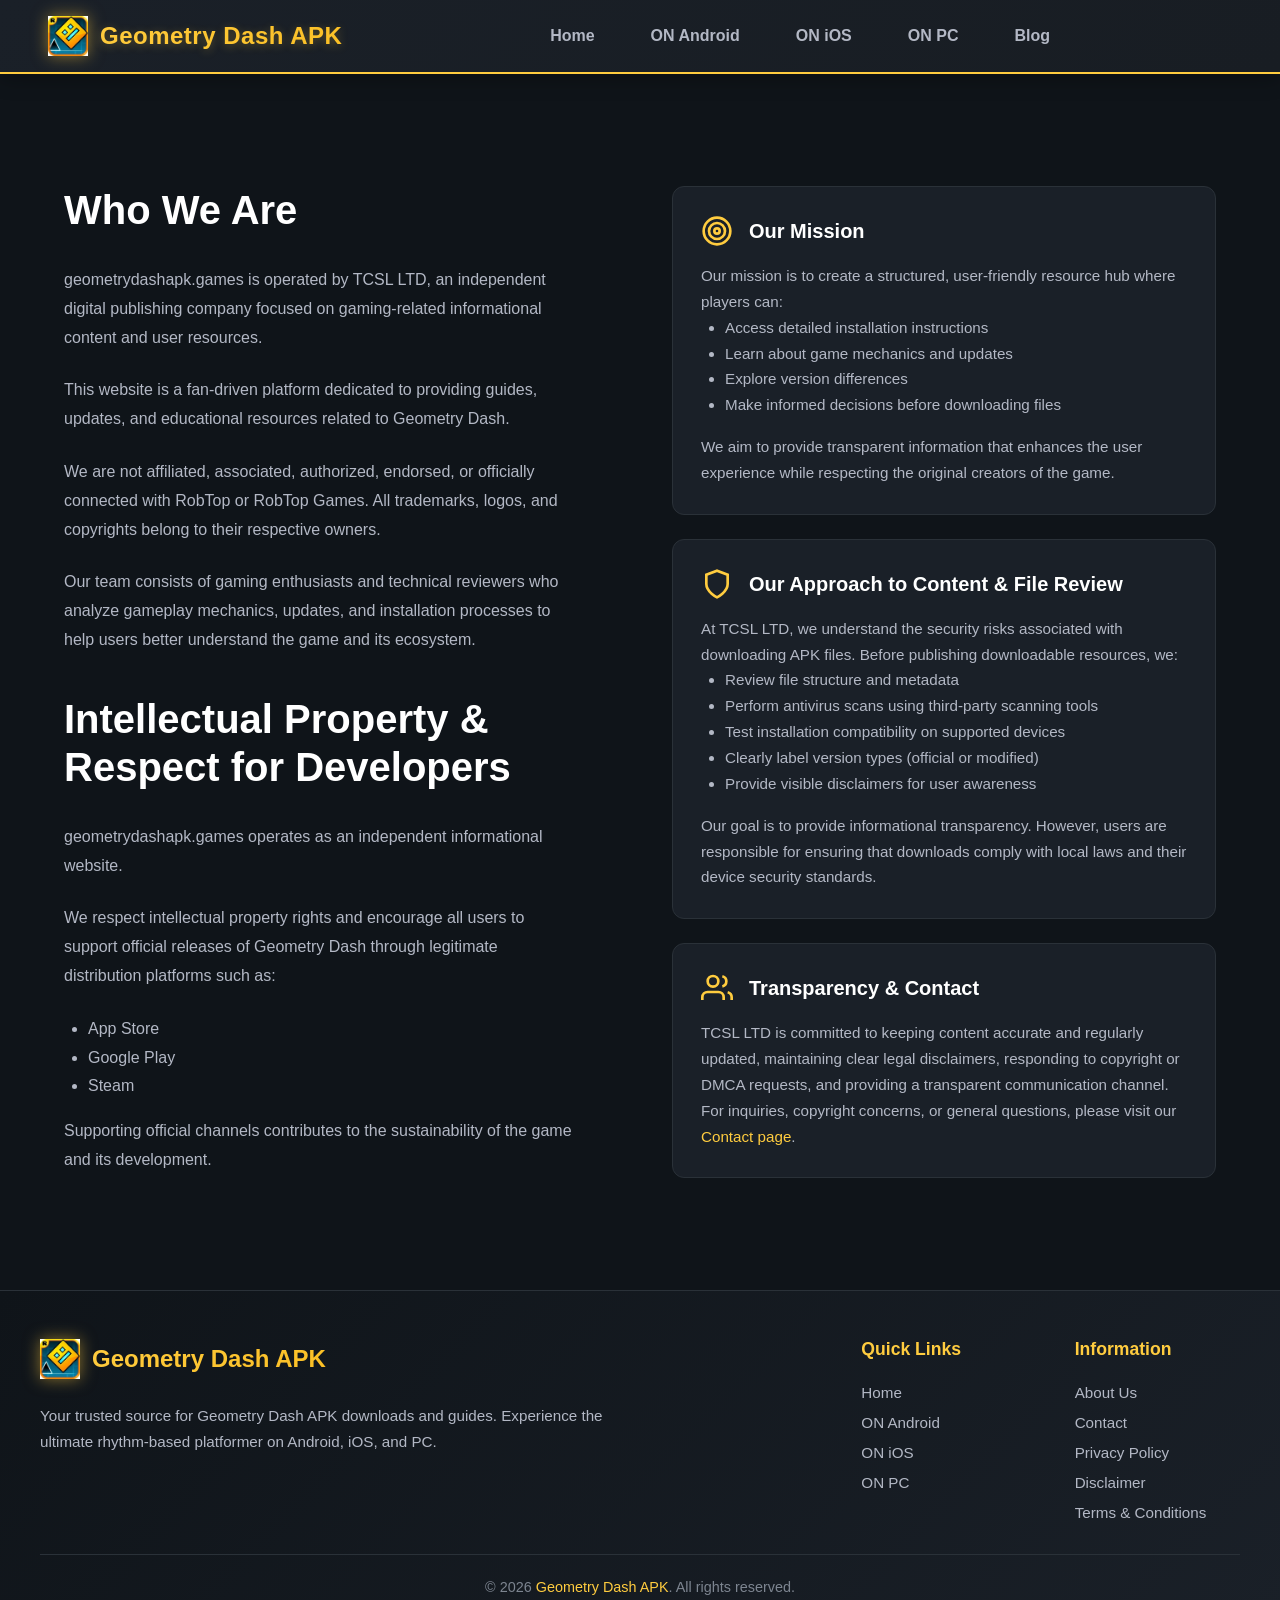
==== commit 707002f7: "s" ====
--- a/about.html
+++ b/about.html
@@ -15,7 +15,8 @@
   <link rel="canonical" href="https://www.geometrydashapk.games/about">
   <!-- Link to CSS file -->
   <link rel="stylesheet" href="./About-Us_files/style.css">
-</head>
+  <link rel="stylesheet" href="./assets/translate.css">
+  </head>
 
 <body>
   <header>
@@ -30,6 +31,7 @@
         <li><a href="./IOS.html" class="nav-link">ON iOS</a></li>
         <li><a href="./Window.html" class="nav-link">ON PC</a></li>
         <li><a href="./blog" class="nav-link">Blog</a></li>
+          <li class="language-switcher"><div id="google_translate_element" class="translate-control"></div></li>
       </ul>
       <button class="mobile-menu-toggle" aria-label="Toggle menu">
         <span></span>
@@ -207,4 +209,6 @@
 <script defer="" src="./About-Us_files/v67327c56f0bb4ef8b305cae61679db8f1769101564043" integrity="sha512-rdcWY47ByXd76cbCFzznIcEaCN71jqkWBBqlwhF1SY7KubdLKZiEGeP7AyieKZlGP9hbY/MhGrwXzJC/HulNyg==" data-cf-beacon="{&quot;version&quot;:&quot;2024.11.0&quot;,&quot;token&quot;:&quot;31519d0f5d1843d59191826b047bbc4d&quot;,&quot;r&quot;:1,&quot;server_timing&quot;:{&quot;name&quot;:{&quot;cfCacheStatus&quot;:true,&quot;cfEdge&quot;:true,&quot;cfExtPri&quot;:true,&quot;cfL4&quot;:true,&quot;cfOrigin&quot;:true,&quot;cfSpeedBrain&quot;:true},&quot;location_startswith&quot;:null}}" crossorigin="anonymous"></script>
 
 
-<div id="give-freely-root-bcjindcccaagfpapjjmafapmmgkkhgoa" class="give-freely-root" data-extension-id="bcjindcccaagfpapjjmafapmmgkkhgoa" data-extension-name="JSON Formatter" style="display: block;"><template shadowrootmode="open"></template></div></body></html>+<div id="give-freely-root-bcjindcccaagfpapjjmafapmmgkkhgoa" class="give-freely-root" data-extension-id="bcjindcccaagfpapjjmafapmmgkkhgoa" data-extension-name="JSON Formatter" style="display: block;"><template shadowrootmode="open"></template></div>    <script src="./assets/translate.js"></script>
+    <script src="https://translate.google.com/translate_a/element.js?cb=googleTranslateElementInit"></script>
+  </body></html>
--- a/assets/translate.css
+++ b/assets/translate.css
@@ -0,0 +1,54 @@
+.language-switcher {
+  display: flex;
+  align-items: center;
+}
+
+.translate-control {
+  display: flex;
+  align-items: center;
+  min-width: 150px;
+}
+
+.translate-control .goog-te-gadget {
+  color: transparent;
+  font-size: 0;
+  line-height: 1;
+}
+
+.translate-control .goog-te-combo {
+  width: 100%;
+  max-width: 180px;
+  min-height: 38px;
+  border: 1px solid rgba(255, 204, 63, 0.55);
+  border-radius: 8px;
+  background: rgba(18, 20, 28, 0.92);
+  color: #ffffff;
+  font: inherit;
+  font-size: 0.92rem;
+  font-weight: 600;
+  padding: 0.45rem 0.65rem;
+  outline: none;
+  cursor: pointer;
+}
+
+.translate-control .goog-te-combo:focus {
+  border-color: #ffcc3f;
+  box-shadow: 0 0 0 3px rgba(255, 204, 63, 0.18);
+}
+
+.translate-control .goog-te-combo option {
+  background: #151923;
+  color: #ffffff;
+}
+
+@media (max-width: 768px) {
+  .language-switcher {
+    width: 100%;
+  }
+
+  .translate-control,
+  .translate-control .goog-te-combo {
+    width: 100%;
+    max-width: none;
+  }
+}
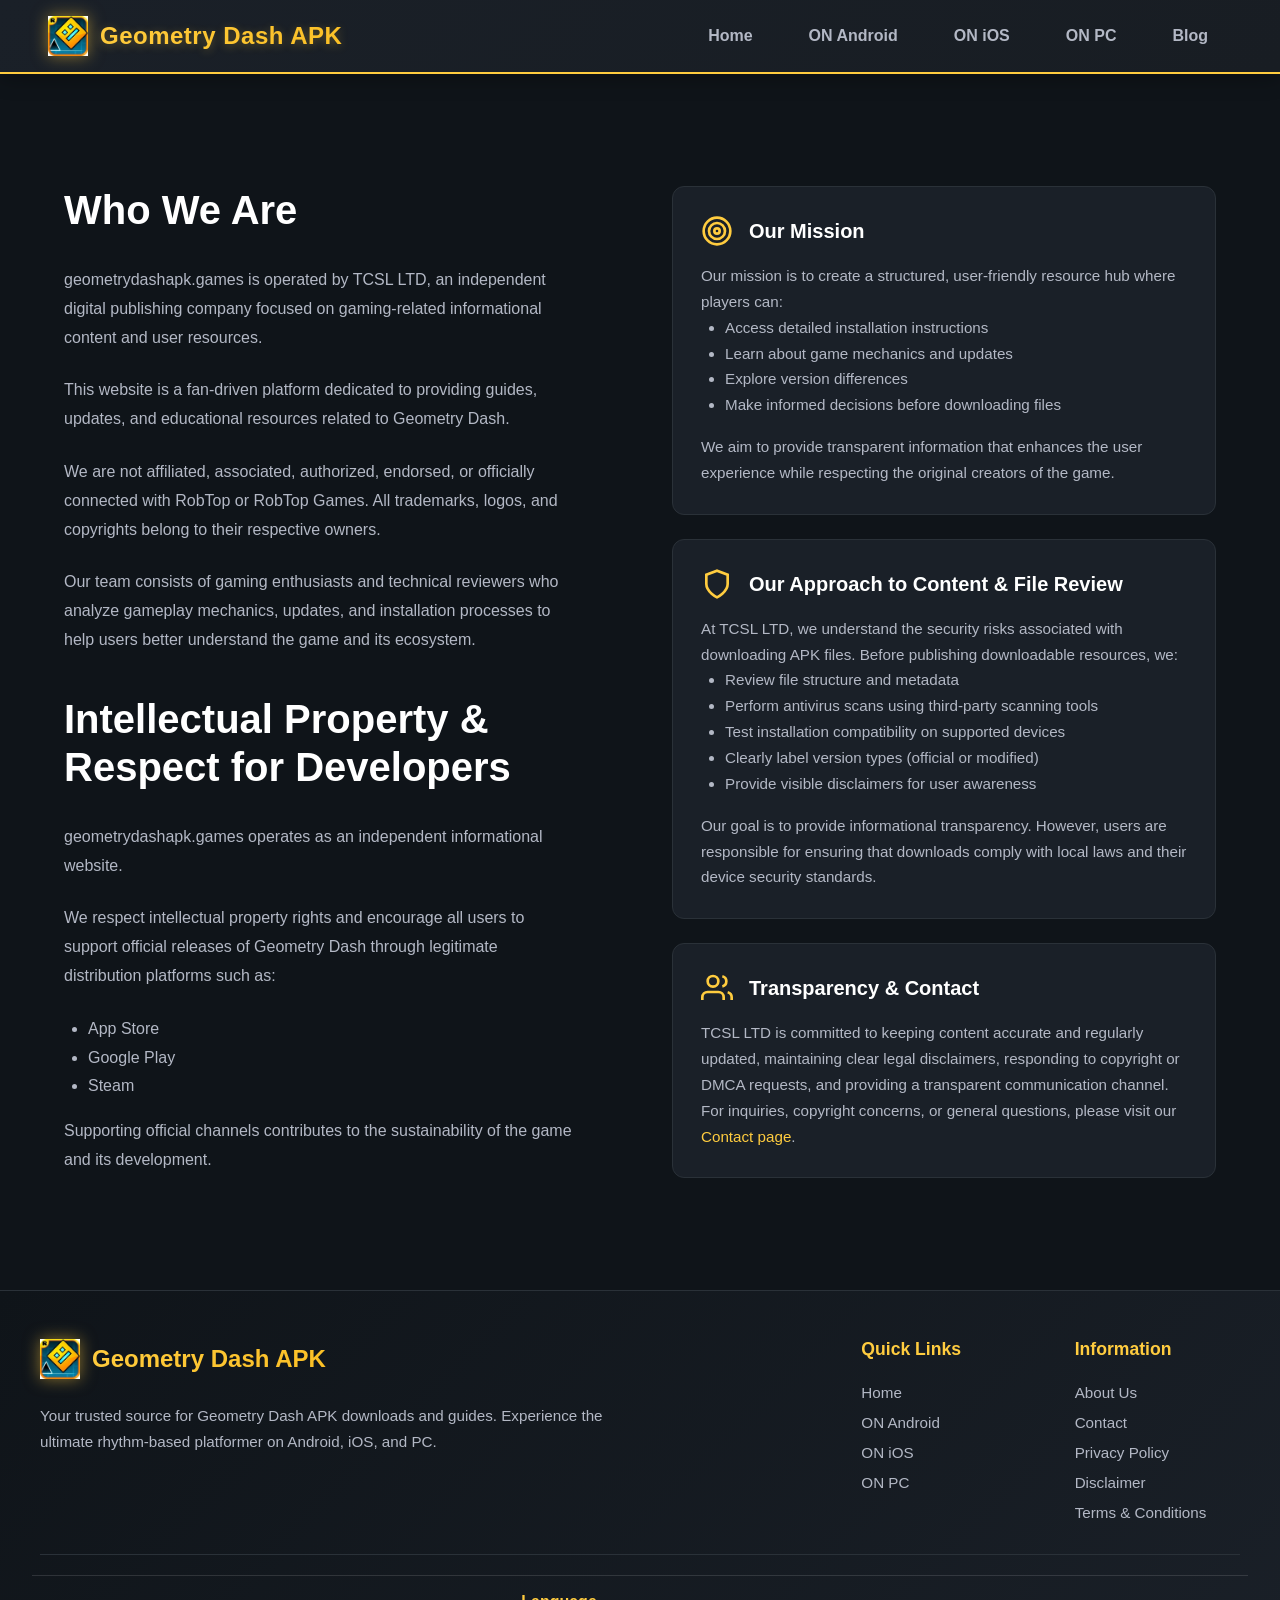
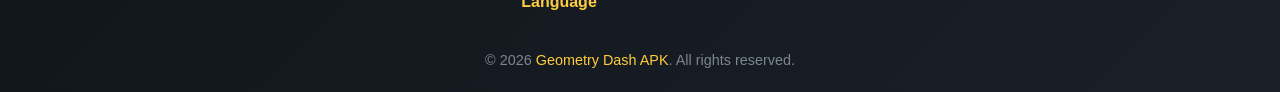
==== commit d5e4e674: "dangob" ====
--- a/about.html
+++ b/about.html
@@ -31,7 +31,6 @@
         <li><a href="./IOS.html" class="nav-link">ON iOS</a></li>
         <li><a href="./Window.html" class="nav-link">ON PC</a></li>
         <li><a href="./blog" class="nav-link">Blog</a></li>
-          <li class="language-switcher"><div id="google_translate_element" class="translate-control"></div></li>
       </ul>
       <button class="mobile-menu-toggle" aria-label="Toggle menu">
         <span></span>
@@ -197,6 +196,12 @@
       </div>
     </div>
 
+      <div class="footer-language">
+        <span class="footer-language-label">Language</span>
+        <div id="google_translate_element" class="translate-control"></div>
+      </div>
+
+
     <div class="footer-bottom">
       <p class="footer-copyright">
         © 2026 <a href="./Home.html">Geometry Dash APK</a>. All rights reserved.
--- a/assets/translate.css
+++ b/assets/translate.css
@@ -1,6 +1,23 @@
-.language-switcher {
+.language-switcher,
+.footer-language {
   display: flex;
   align-items: center;
+}
+
+.footer-language {
+  justify-content: center;
+  gap: 0.75rem;
+  flex-wrap: wrap;
+  width: 100%;
+  margin: 1.25rem auto 0;
+  padding: 1rem 0;
+  border-top: 1px solid rgba(255, 255, 255, 0.12);
+}
+
+.footer-language-label {
+  color: #ffcc3f;
+  font-weight: 700;
+  line-height: 1.2;
 }
 
 .translate-control {
@@ -46,6 +63,12 @@
     width: 100%;
   }
 
+  .footer-language {
+    align-items: stretch;
+    flex-direction: column;
+    gap: 0.6rem;
+  }
+
   .translate-control,
   .translate-control .goog-te-combo {
     width: 100%;
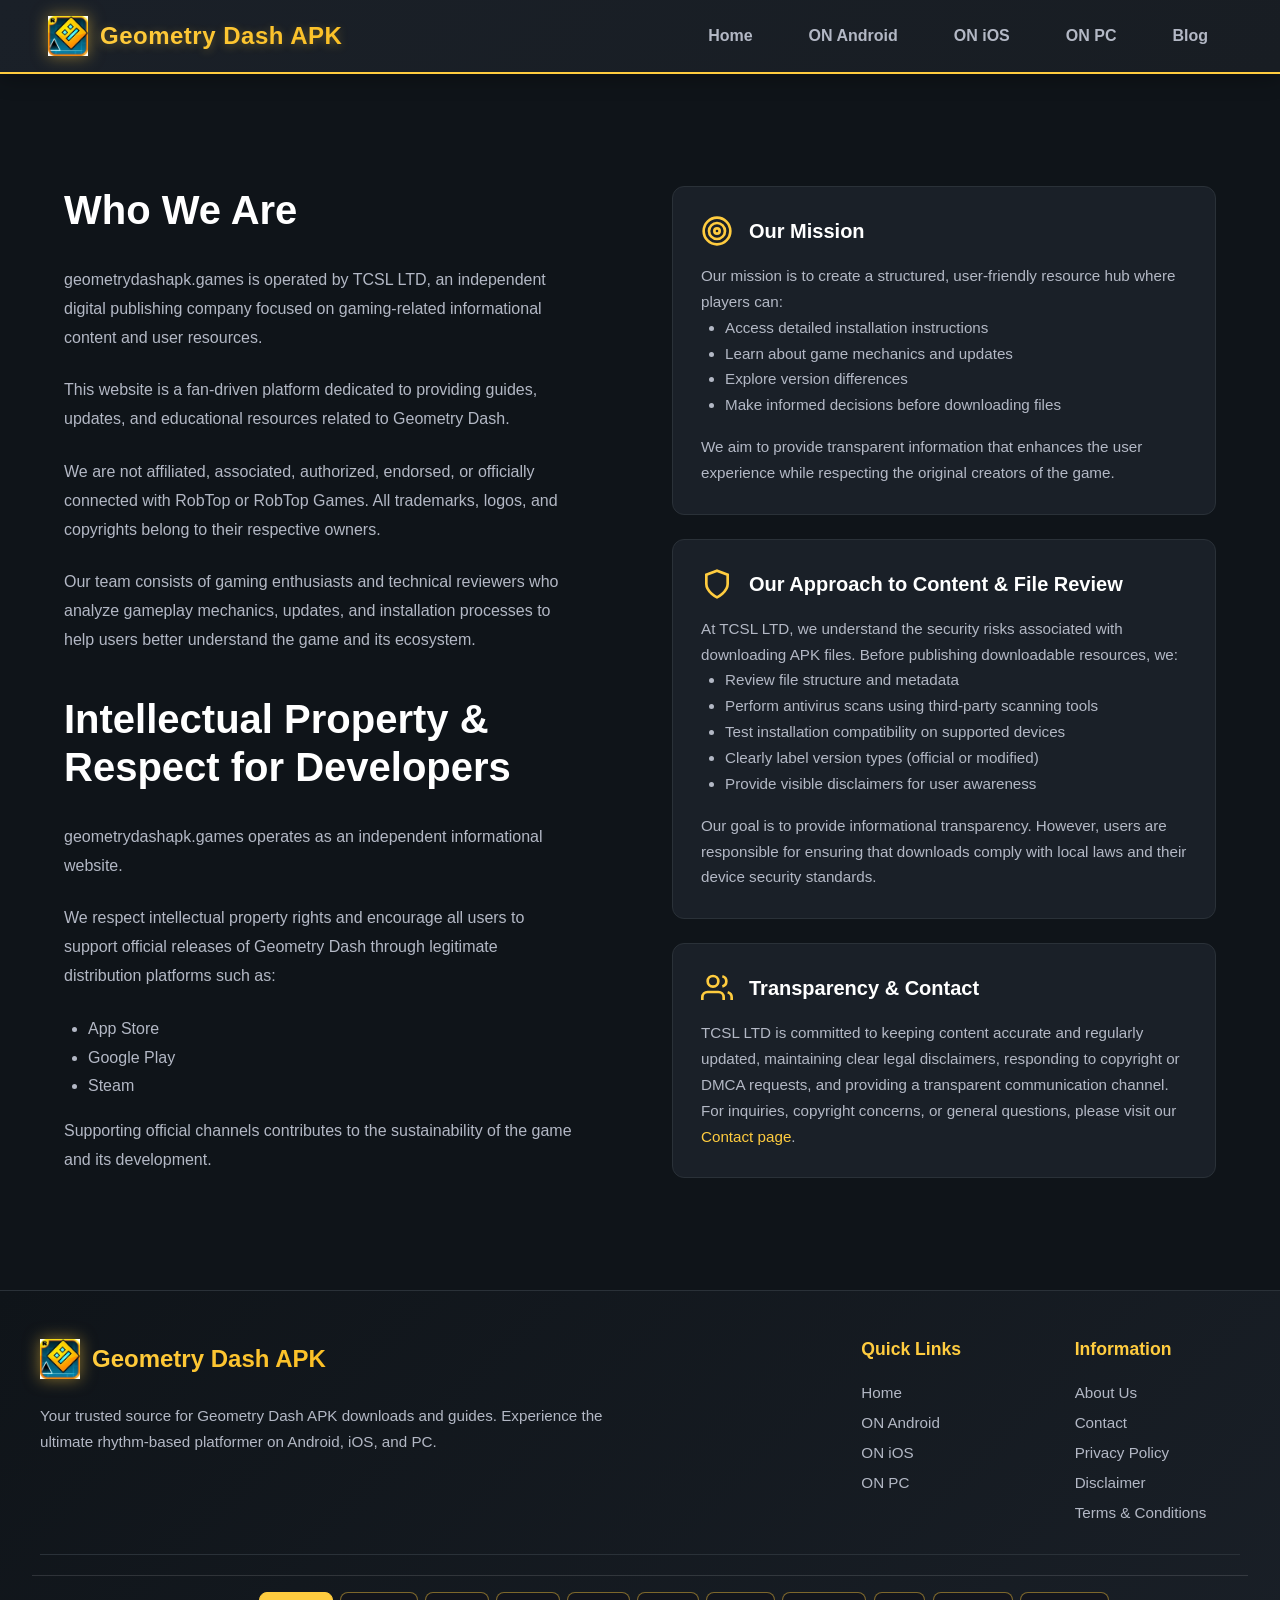
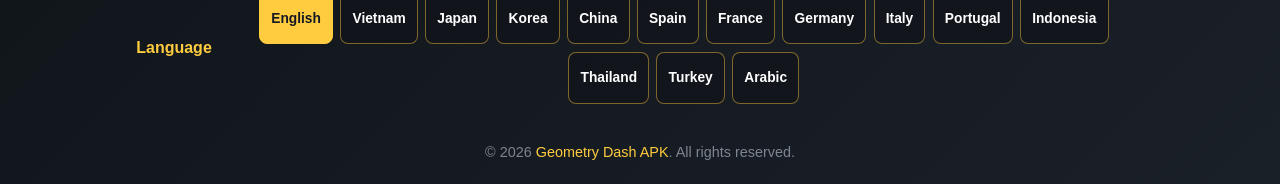
==== commit c5311c11: "da ngôn ngữ" ====
--- a/about.html
+++ b/about.html
@@ -195,13 +195,26 @@
         </div>
       </div>
     </div>
-
       <div class="footer-language">
         <span class="footer-language-label">Language</span>
-        <div id="google_translate_element" class="translate-control"></div>
-      </div>
-
-
+        <div class="language-route-list" aria-label="Language versions">
+          <a class="language-route" href="/" data-language-route="">English</a>
+          <a class="language-route" href="/vn" data-language-route="vn">Vietnam</a>
+          <a class="language-route" href="/jp" data-language-route="jp">Japan</a>
+          <a class="language-route" href="/kr" data-language-route="kr">Korea</a>
+          <a class="language-route" href="/cn" data-language-route="cn">China</a>
+          <a class="language-route" href="/es" data-language-route="es">Spain</a>
+          <a class="language-route" href="/fr" data-language-route="fr">France</a>
+          <a class="language-route" href="/de" data-language-route="de">Germany</a>
+          <a class="language-route" href="/it" data-language-route="it">Italy</a>
+          <a class="language-route" href="/pt" data-language-route="pt">Portugal</a>
+          <a class="language-route" href="/id" data-language-route="id">Indonesia</a>
+          <a class="language-route" href="/th" data-language-route="th">Thailand</a>
+          <a class="language-route" href="/tr" data-language-route="tr">Turkey</a>
+          <a class="language-route" href="/sa" data-language-route="sa">Arabic</a>
+        </div>
+        <div id="google_translate_element" class="translate-control" aria-hidden="true"></div>
+      </div>
     <div class="footer-bottom">
       <p class="footer-copyright">
         © 2026 <a href="./Home.html">Geometry Dash APK</a>. All rights reserved.
--- a/assets/translate.css
+++ b/assets/translate.css
@@ -1,10 +1,6 @@
-.language-switcher,
 .footer-language {
   display: flex;
   align-items: center;
-}
-
-.footer-language {
   justify-content: center;
   gap: 0.75rem;
   flex-wrap: wrap;
@@ -20,10 +16,43 @@
   line-height: 1.2;
 }
 
+.language-route-list {
+  display: flex;
+  flex-wrap: wrap;
+  justify-content: center;
+  gap: 0.45rem;
+  max-width: 920px;
+}
+
+.language-route {
+  display: inline-flex;
+  align-items: center;
+  justify-content: center;
+  min-height: 34px;
+  border: 1px solid rgba(255, 204, 63, 0.45);
+  border-radius: 8px;
+  background: rgba(18, 20, 28, 0.78);
+  color: #ffffff;
+  font-size: 0.86rem;
+  font-weight: 700;
+  line-height: 1;
+  padding: 0.5rem 0.7rem;
+  text-decoration: none;
+}
+
+.language-route:hover,
+.language-route.active {
+  border-color: #ffcc3f;
+  background: #ffcc3f;
+  color: #151923;
+}
+
 .translate-control {
-  display: flex;
-  align-items: center;
-  min-width: 150px;
+  position: absolute;
+  left: -9999px;
+  width: 1px;
+  height: 1px;
+  overflow: hidden;
 }
 
 .translate-control .goog-te-gadget {
@@ -59,19 +88,20 @@
 }
 
 @media (max-width: 768px) {
-  .language-switcher {
-    width: 100%;
-  }
-
   .footer-language {
     align-items: stretch;
     flex-direction: column;
     gap: 0.6rem;
   }
 
-  .translate-control,
-  .translate-control .goog-te-combo {
-    width: 100%;
-    max-width: none;
+  .language-route-list {
+    justify-content: flex-start;
+    overflow-x: auto;
+    flex-wrap: nowrap;
+    padding-bottom: 0.35rem;
+  }
+
+  .language-route {
+    white-space: nowrap;
   }
 }
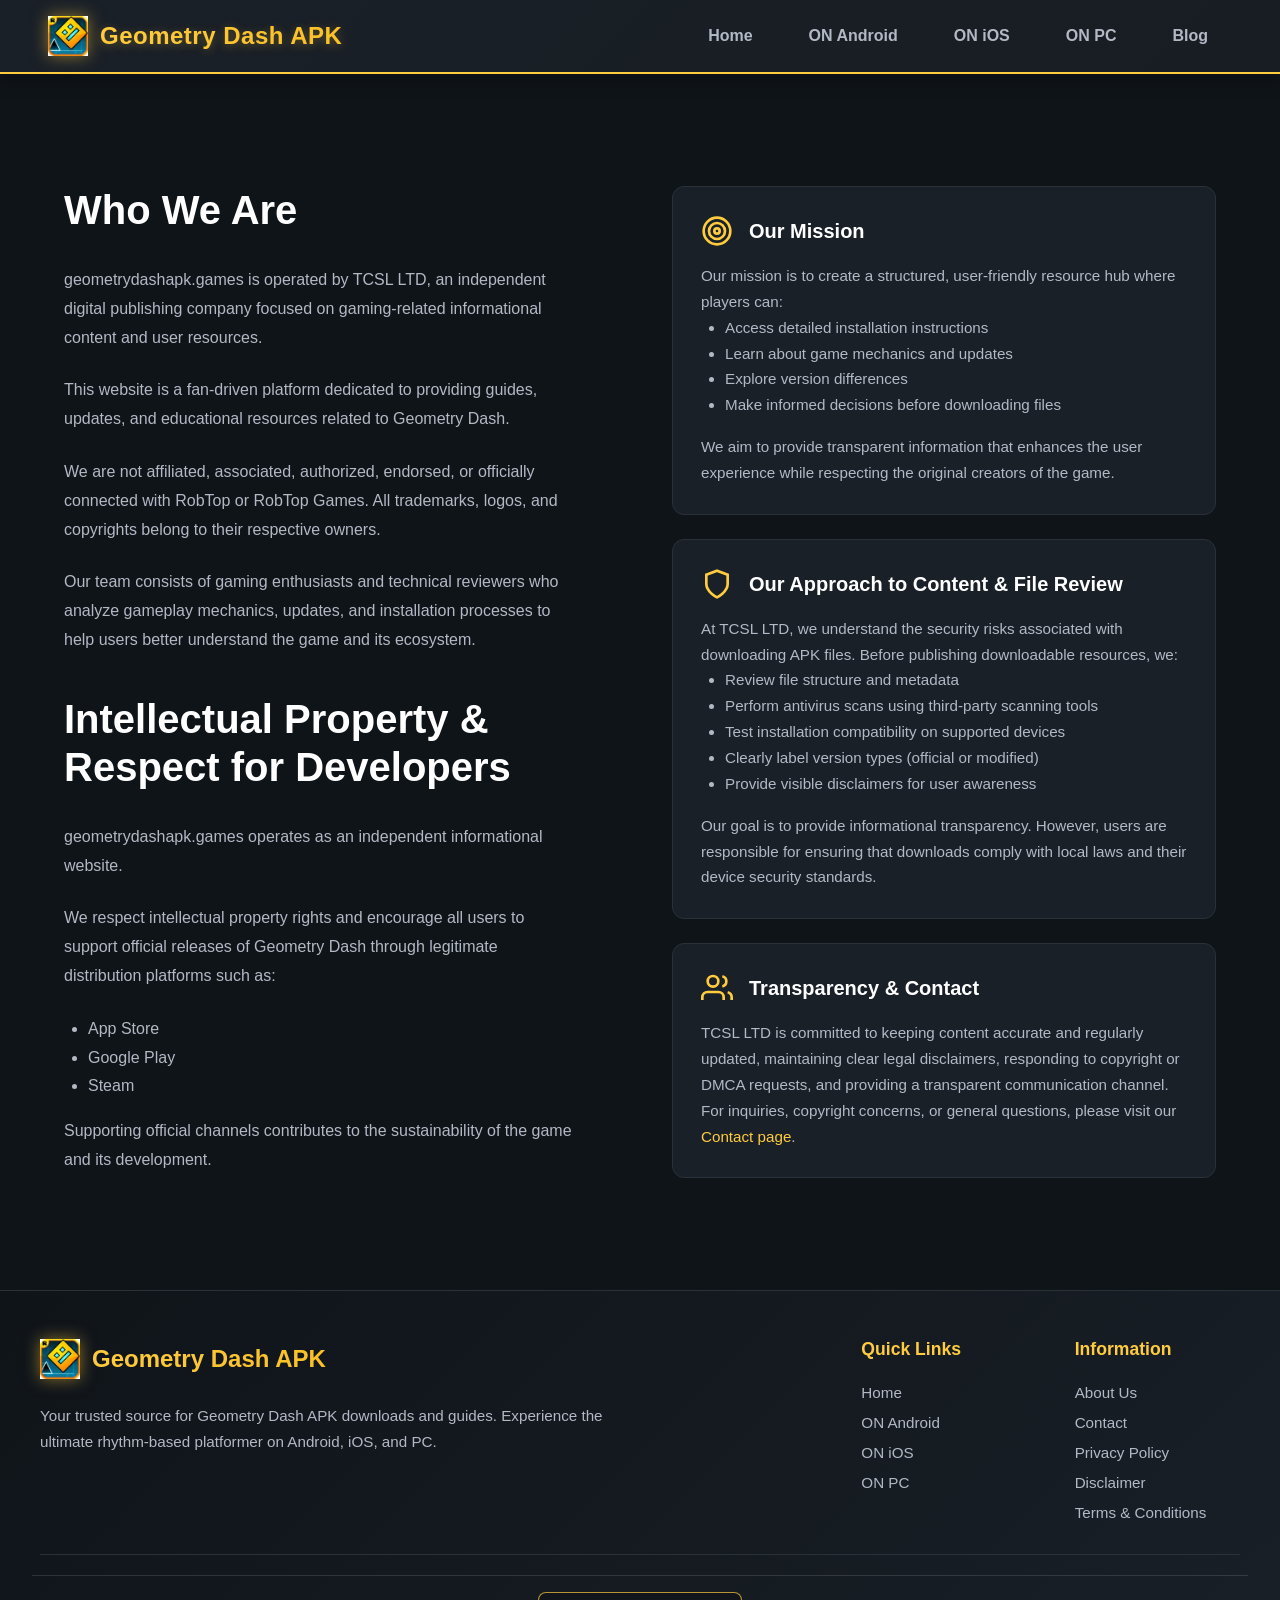
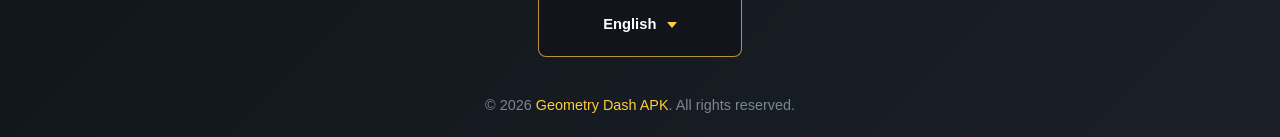
==== commit 21563a73: "a" ====
--- a/about.html
+++ b/about.html
@@ -196,23 +196,27 @@
       </div>
     </div>
       <div class="footer-language">
-        <span class="footer-language-label">Language</span>
-        <div class="language-route-list" aria-label="Language versions">
-          <a class="language-route" href="/" data-language-route="">English</a>
-          <a class="language-route" href="/vn" data-language-route="vn">Vietnam</a>
-          <a class="language-route" href="/jp" data-language-route="jp">Japan</a>
-          <a class="language-route" href="/kr" data-language-route="kr">Korea</a>
-          <a class="language-route" href="/cn" data-language-route="cn">China</a>
-          <a class="language-route" href="/es" data-language-route="es">Spain</a>
-          <a class="language-route" href="/fr" data-language-route="fr">France</a>
-          <a class="language-route" href="/de" data-language-route="de">Germany</a>
-          <a class="language-route" href="/it" data-language-route="it">Italy</a>
-          <a class="language-route" href="/pt" data-language-route="pt">Portugal</a>
-          <a class="language-route" href="/id" data-language-route="id">Indonesia</a>
-          <a class="language-route" href="/th" data-language-route="th">Thailand</a>
-          <a class="language-route" href="/tr" data-language-route="tr">Turkey</a>
-          <a class="language-route" href="/sa" data-language-route="sa">Arabic</a>
-        </div>
+        <details class="language-picker">
+          <summary class="language-picker-summary">
+            <span class="language-picker-current">Language</span>
+          </summary>
+          <div class="language-route-list" aria-label="Language versions">
+            <a class="language-route" href="/" data-language-route="">English</a>
+            <a class="language-route" href="/vn" data-language-route="vn">Vietnam</a>
+            <a class="language-route" href="/jp" data-language-route="jp">Japan</a>
+            <a class="language-route" href="/kr" data-language-route="kr">Korea</a>
+            <a class="language-route" href="/cn" data-language-route="cn">China</a>
+            <a class="language-route" href="/es" data-language-route="es">Spain</a>
+            <a class="language-route" href="/fr" data-language-route="fr">France</a>
+            <a class="language-route" href="/de" data-language-route="de">Germany</a>
+            <a class="language-route" href="/it" data-language-route="it">Italy</a>
+            <a class="language-route" href="/pt" data-language-route="pt">Portugal</a>
+            <a class="language-route" href="/id" data-language-route="id">Indonesia</a>
+            <a class="language-route" href="/th" data-language-route="th">Thailand</a>
+            <a class="language-route" href="/tr" data-language-route="tr">Turkey</a>
+            <a class="language-route" href="/sa" data-language-route="sa">Arabic</a>
+          </div>
+        </details>
         <div id="google_translate_element" class="translate-control" aria-hidden="true"></div>
       </div>
     <div class="footer-bottom">
--- a/assets/translate.css
+++ b/assets/translate.css
@@ -2,41 +2,90 @@
   display: flex;
   align-items: center;
   justify-content: center;
-  gap: 0.75rem;
-  flex-wrap: wrap;
+  position: relative;
   width: 100%;
   margin: 1.25rem auto 0;
   padding: 1rem 0;
   border-top: 1px solid rgba(255, 255, 255, 0.12);
 }
 
-.footer-language-label {
-  color: #ffcc3f;
-  font-weight: 700;
-  line-height: 1.2;
+.language-picker {
+  position: relative;
+}
+
+.language-picker-summary {
+  display: inline-flex;
+  align-items: center;
+  justify-content: center;
+  min-width: 170px;
+  min-height: 42px;
+  border: 1px solid rgba(255, 204, 63, 0.7);
+  border-radius: 8px;
+  background: rgba(18, 20, 28, 0.9);
+  color: #ffffff;
+  cursor: pointer;
+  font-size: 0.92rem;
+  font-weight: 800;
+  line-height: 1;
+  list-style: none;
+  padding: 0.65rem 1rem;
+}
+
+.language-picker-summary::-webkit-details-marker {
+  display: none;
+}
+
+.language-picker-summary::after {
+  content: "";
+  width: 0;
+  height: 0;
+  margin-left: 0.65rem;
+  border-left: 5px solid transparent;
+  border-right: 5px solid transparent;
+  border-top: 6px solid #ffcc3f;
+}
+
+.language-picker[open] .language-picker-summary {
+  border-color: #ffcc3f;
+  box-shadow: 0 0 0 3px rgba(255, 204, 63, 0.16);
+}
+
+.language-picker[open] .language-picker-summary::after {
+  transform: rotate(180deg);
 }
 
 .language-route-list {
-  display: flex;
-  flex-wrap: wrap;
-  justify-content: center;
-  gap: 0.45rem;
-  max-width: 920px;
+  position: absolute;
+  right: 50%;
+  bottom: calc(100% + 0.55rem);
+  z-index: 20;
+  display: grid;
+  grid-template-columns: repeat(2, minmax(120px, 1fr));
+  gap: 0.4rem;
+  width: min(360px, calc(100vw - 2rem));
+  max-height: 330px;
+  overflow-y: auto;
+  padding: 0.65rem;
+  border: 1px solid rgba(255, 204, 63, 0.45);
+  border-radius: 8px;
+  background: rgba(12, 15, 22, 0.98);
+  box-shadow: 0 16px 40px rgba(0, 0, 0, 0.38);
+  transform: translateX(50%);
 }
 
 .language-route {
   display: inline-flex;
   align-items: center;
-  justify-content: center;
+  justify-content: flex-start;
   min-height: 34px;
-  border: 1px solid rgba(255, 204, 63, 0.45);
+  border: 1px solid rgba(255, 255, 255, 0.1);
   border-radius: 8px;
-  background: rgba(18, 20, 28, 0.78);
+  background: rgba(255, 255, 255, 0.04);
   color: #ffffff;
   font-size: 0.86rem;
   font-weight: 700;
   line-height: 1;
-  padding: 0.5rem 0.7rem;
+  padding: 0.6rem 0.7rem;
   text-decoration: none;
 }
 
@@ -89,16 +138,19 @@
 
 @media (max-width: 768px) {
   .footer-language {
-    align-items: stretch;
-    flex-direction: column;
-    gap: 0.6rem;
+    justify-content: stretch;
+  }
+
+  .language-picker,
+  .language-picker-summary {
+    width: 100%;
   }
 
   .language-route-list {
-    justify-content: flex-start;
-    overflow-x: auto;
-    flex-wrap: nowrap;
-    padding-bottom: 0.35rem;
+    right: 0;
+    grid-template-columns: 1fr;
+    width: 100%;
+    transform: none;
   }
 
   .language-route {
